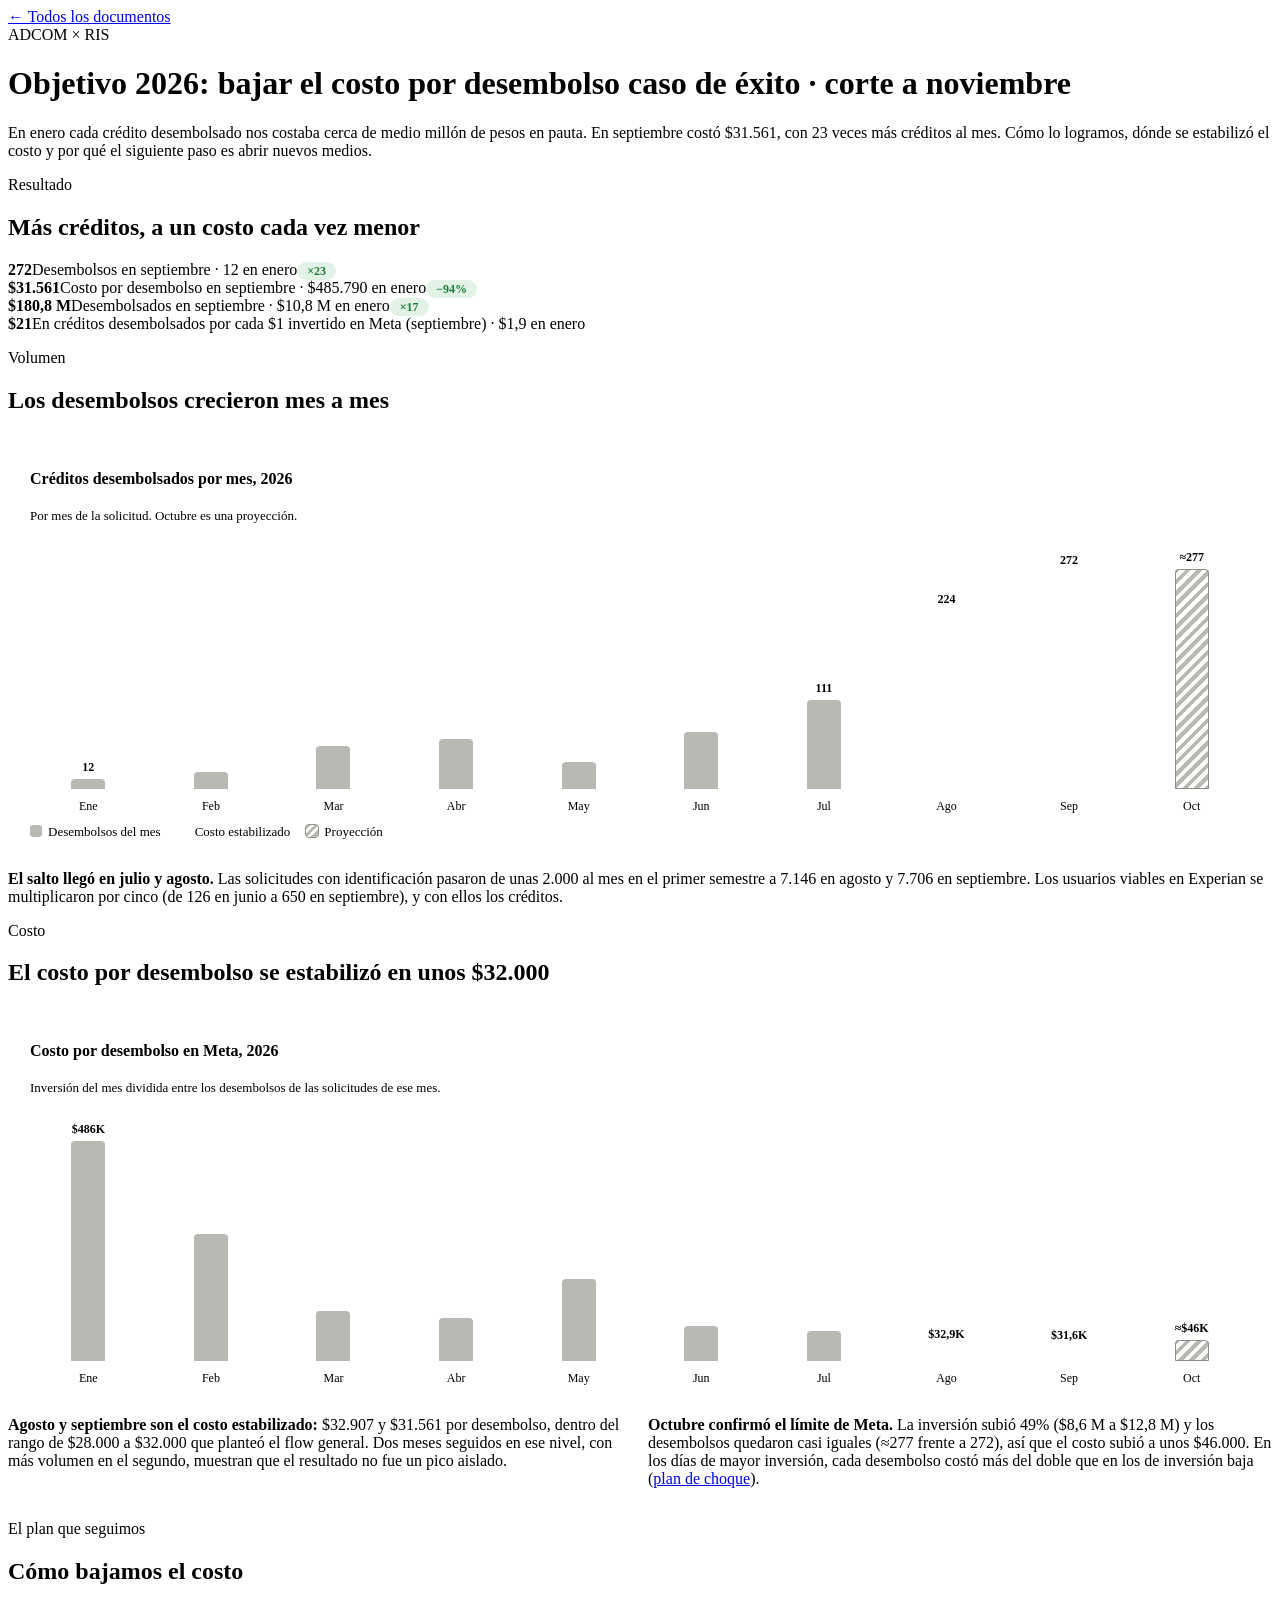
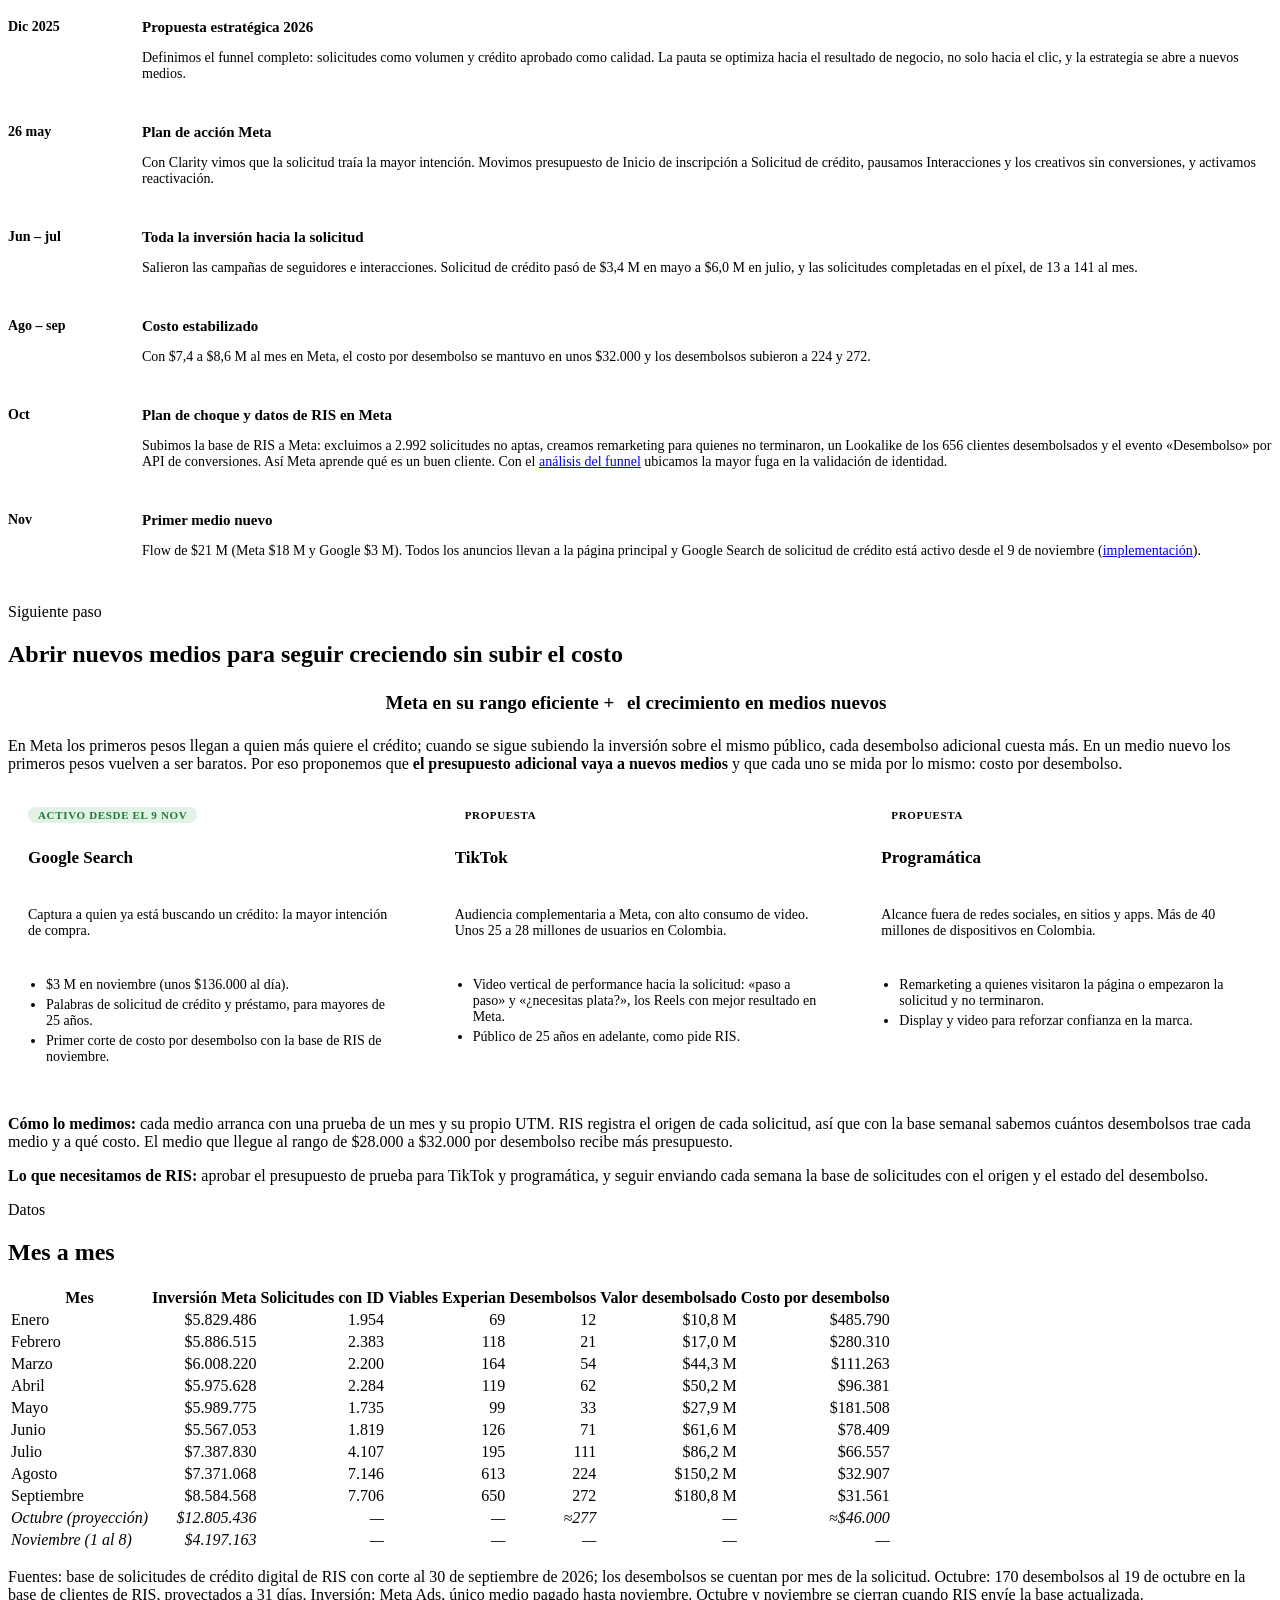
==== caso-exito-costo-desembolso-2026.html @ df451420 "Caso de éxito 2026: costo por desembolso con corte a noviembre y nuevos medios Co-Authored-By: Claud" ====
<!doctype html>
<html lang="es">
<head>
<meta charset="utf-8">
<meta name="viewport" content="width=device-width, initial-scale=1">
<meta name="robots" content="noindex, nofollow">
<title>RIS · Caso de éxito 2026</title>
<meta name="description" content="Objetivo 2026 de RIS: bajar el costo por desembolso. De 12 a 272 desembolsos al mes y de $485.790 a $31.561 por desembolso, cómo lo logramos y por qué el siguiente paso es abrir nuevos medios. Corte a noviembre de 2026.">
<link rel="preconnect" href="https://fonts.googleapis.com">
<link rel="stylesheet" href="https://fonts.googleapis.com/css2?family=Poppins:wght@400;500;600;700&display=swap">
<link rel="stylesheet" href="assets/css/ris-reportes.css">
<style>
  .kpi .st { font-size: 12px; font-weight: 600; justify-self: start; border-radius: 99px; padding: 2px 10px; background: #E3F2E6; color: #1E7B34; }
  .kpi .st.warn { background: var(--accent-soft); color: #8A6A00; }
  .chart { background: var(--card); border: 1px solid var(--line); border-radius: 16px; padding: 20px 22px 14px; display: grid; gap: 10px; }
  .chart h3 { font-size: 16px; }
  .chart .sub { font-size: 13px; color: var(--muted); margin-top: -6px; }
  .cols { display: grid; grid-template-columns: repeat(10, 1fr); gap: 6px; align-items: end; height: 220px; padding-top: 22px; border-bottom: 1px solid var(--line); position: relative; }
  .col { position: relative; height: 100%; display: flex; align-items: flex-end; justify-content: center; cursor: default; }
  .col .b { width: min(100%, 34px); background: #B9B9B3; border-radius: 4px 4px 0 0; min-height: 2px; }
  .col.hi .b { background: var(--ink); }
  .col.proj .b { background: repeating-linear-gradient(135deg, #B9B9B3 0 4px, transparent 4px 8px); outline: 1.5px solid #8E8E88; outline-offset: -1.5px; }
  .col .v { position: absolute; left: 50%; transform: translateX(-50%); font-size: 12px; font-weight: 600; white-space: nowrap; font-variant-numeric: tabular-nums; }
  .col .tip { display: none; position: absolute; bottom: calc(100% + 6px); left: 50%; transform: translateX(-50%); background: var(--ink); color: #fff; font-size: 12px; line-height: 1.4; padding: 6px 9px; border-radius: 8px; white-space: nowrap; z-index: 2; pointer-events: none; }
  .col:hover .tip, .col:focus .tip { display: block; }
  .col:hover .b, .col:focus .b { filter: brightness(.85); }
  .col:focus { outline: none; }
  .xl { display: grid; grid-template-columns: repeat(10, 1fr); gap: 6px; font-size: 12px; color: var(--muted); text-align: center; }
  .legend { display: flex; flex-wrap: wrap; gap: 16px; font-size: 13px; color: var(--muted); }
  .legend i { display: inline-block; width: 12px; height: 12px; border-radius: 3px; margin-right: 6px; vertical-align: -1px; }
  .two { display: grid; grid-template-columns: repeat(auto-fit, minmax(min(100%, 440px), 1fr)); gap: 16px; }
  .timeline { list-style: none; padding: 0; display: grid; }
  .timeline li { display: grid; grid-template-columns: 120px 1fr; gap: 14px; padding: 14px 0; border-top: 1px solid var(--line); font-size: 14px; }
  .timeline li:first-child { border-top: 0; }
  .timeline .d { font-weight: 600; }
  .timeline b.t { display: block; font-size: 15px; margin-bottom: 2px; }
  .timeline p { color: var(--muted); }
  .medios { display: grid; grid-template-columns: repeat(auto-fit, minmax(min(100%, 260px), 1fr)); gap: 16px; }
  .medio { background: var(--card); border: 1px solid var(--line); border-top: 4px solid var(--accent); border-radius: 16px; padding: 18px 20px; display: grid; gap: 8px; align-content: start; }
  .medio h3 { font-size: 17px; }
  .medio p, .medio li { font-size: 14px; color: var(--muted); }
  .medio ul { padding-left: 18px; display: grid; gap: 4px; }
  .estado { justify-self: start; font-size: 11px; font-weight: 600; letter-spacing: .06em; text-transform: uppercase; border-radius: 99px; padding: 2px 10px; background: var(--panel); color: var(--muted); border: 1px solid var(--line); }
  .estado.on { background: #E3F2E6; color: #1E7B34; border-color: #CDE6D2; }
  .eq { font-size: clamp(16px, 2.2vw, 19px); font-weight: 600; text-align: center; padding: 4px 0; }
  .eq b { background: var(--accent-soft); border-radius: 8px; padding: 2px 8px; }
  td.n, th.n { text-align: right; font-variant-numeric: tabular-nums; }
  tr.hi td { background: var(--accent-soft); }
  tr.proj td { color: var(--muted); font-style: italic; }
  @media (max-width: 600px) {
    .cols, .xl { gap: 3px; }
    .col .v { font-size: 10px; }
    .xl { font-size: 10px; }
    .timeline li { grid-template-columns: 1fr; gap: 2px; }
  }
</style>
</head>
<body>
<div class="wrap">

<header class="top">
  <a class="back" href="index.html">← Todos los documentos</a>
  <div class="brand"><i></i>ADCOM <span class="sep">×</span> RIS</div>
  <h1>Objetivo 2026: bajar el costo por desembolso <span>caso de éxito · corte a noviembre</span></h1>
  <p>En enero cada crédito desembolsado nos costaba cerca de medio millón de pesos en pauta. En septiembre costó $31.561, con 23 veces más créditos al mes. Cómo lo logramos, dónde se estabilizó el costo y por qué el siguiente paso es abrir nuevos medios.</p>
</header>

<section class="section">
  <div class="section-head">
    <p class="eyebrow">Resultado</p>
    <h2>Más créditos, a un costo cada vez menor</h2>
  </div>
  <div class="kpis">
    <div class="kpi"><b>272</b><span>Desembolsos en septiembre · 12 en enero</span><span class="st">×23</span></div>
    <div class="kpi"><b>$31.561</b><span>Costo por desembolso en septiembre · $485.790 en enero</span><span class="st">−94%</span></div>
    <div class="kpi"><b>$180,8 M</b><span>Desembolsados en septiembre · $10,8 M en enero</span><span class="st">×17</span></div>
    <div class="kpi"><b>$21</b><span>En créditos desembolsados por cada $1 invertido en Meta (septiembre) · $1,9 en enero</span></div>
  </div>
</section>

<section class="section">
  <div class="section-head">
    <p class="eyebrow">Volumen</p>
    <h2>Los desembolsos crecieron mes a mes</h2>
  </div>
  <div class="chart" role="img" aria-label="Desembolsos por mes en 2026: enero 12, febrero 21, marzo 54, abril 62, mayo 33, junio 71, julio 111, agosto 224, septiembre 272, octubre unos 277 proyectados">
    <h3>Créditos desembolsados por mes, 2026</h3>
    <p class="sub">Por mes de la solicitud. Octubre es una proyección.</p>
    <div class="cols">
      <div class="col" tabindex="0"><div class="b" style="height:4.3%"></div><span class="v" style="bottom:calc(4.3% + 4px)">12</span><span class="tip">Enero: 12 desembolsos · $10,8 M</span></div>
      <div class="col" tabindex="0"><div class="b" style="height:7.6%"></div><span class="tip">Febrero: 21 desembolsos · $17,0 M</span></div>
      <div class="col" tabindex="0"><div class="b" style="height:19.5%"></div><span class="tip">Marzo: 54 desembolsos · $44,3 M</span></div>
      <div class="col" tabindex="0"><div class="b" style="height:22.4%"></div><span class="tip">Abril: 62 desembolsos · $50,2 M</span></div>
      <div class="col" tabindex="0"><div class="b" style="height:11.9%"></div><span class="tip">Mayo: 33 desembolsos · $27,9 M</span></div>
      <div class="col" tabindex="0"><div class="b" style="height:25.6%"></div><span class="tip">Junio: 71 desembolsos · $61,6 M</span></div>
      <div class="col" tabindex="0"><div class="b" style="height:40.1%"></div><span class="v" style="bottom:calc(40.1% + 4px)">111</span><span class="tip">Julio: 111 desembolsos · $86,2 M</span></div>
      <div class="col hi" tabindex="0"><div class="b" style="height:80.9%"></div><span class="v" style="bottom:calc(80.9% + 4px)">224</span><span class="tip">Agosto: 224 desembolsos · $150,2 M</span></div>
      <div class="col hi" tabindex="0"><div class="b" style="height:98.2%"></div><span class="v" style="bottom:calc(98.2% + 4px)">272</span><span class="tip">Septiembre: 272 desembolsos · $180,8 M</span></div>
      <div class="col proj" tabindex="0"><div class="b" style="height:100%"></div><span class="v" style="bottom:calc(100% + 4px)">≈277</span><span class="tip">Octubre: ≈277 proyectados (170 al 19 de oct)</span></div>
    </div>
    <div class="xl"><span>Ene</span><span>Feb</span><span>Mar</span><span>Abr</span><span>May</span><span>Jun</span><span>Jul</span><span>Ago</span><span>Sep</span><span>Oct</span></div>
    <div class="legend"><span><i style="background:#B9B9B3"></i>Desembolsos del mes</span><span><i style="background:var(--ink)"></i>Costo estabilizado</span><span><i style="background:repeating-linear-gradient(135deg,#B9B9B3 0 3px,transparent 3px 6px);outline:1px solid #8E8E88"></i>Proyección</span></div>
  </div>
  <div class="panel">
    <p><b>El salto llegó en julio y agosto.</b> Las solicitudes con identificación pasaron de unas 2.000 al mes en el primer semestre a 7.146 en agosto y 7.706 en septiembre. Los usuarios viables en Experian se multiplicaron por cinco (de 126 en junio a 650 en septiembre), y con ellos los créditos.</p>
  </div>
</section>

<section class="section">
  <div class="section-head">
    <p class="eyebrow">Costo</p>
    <h2>El costo por desembolso se estabilizó en unos $32.000</h2>
  </div>
  <div class="chart" role="img" aria-label="Costo por desembolso por mes en 2026: enero 485.790, febrero 280.310, marzo 111.263, abril 96.381, mayo 181.508, junio 78.409, julio 66.557, agosto 32.907, septiembre 31.561, octubre unos 46.000 proyectados">
    <h3>Costo por desembolso en Meta, 2026</h3>
    <p class="sub">Inversión del mes dividida entre los desembolsos de las solicitudes de ese mes.</p>
    <div class="cols">
      <div class="col" tabindex="0"><div class="b" style="height:100%"></div><span class="v" style="bottom:calc(100% + 4px)">$486K</span><span class="tip">Enero: $485.790 · $5,8 M invertidos</span></div>
      <div class="col" tabindex="0"><div class="b" style="height:57.7%"></div><span class="tip">Febrero: $280.310 · $5,9 M invertidos</span></div>
      <div class="col" tabindex="0"><div class="b" style="height:22.9%"></div><span class="tip">Marzo: $111.263 · $6,0 M invertidos</span></div>
      <div class="col" tabindex="0"><div class="b" style="height:19.8%"></div><span class="tip">Abril: $96.381 · $6,0 M invertidos</span></div>
      <div class="col" tabindex="0"><div class="b" style="height:37.4%"></div><span class="tip">Mayo: $181.508 · $6,0 M invertidos</span></div>
      <div class="col" tabindex="0"><div class="b" style="height:16.1%"></div><span class="tip">Junio: $78.409 · $5,6 M invertidos</span></div>
      <div class="col" tabindex="0"><div class="b" style="height:13.7%"></div><span class="tip">Julio: $66.557 · $7,4 M invertidos</span></div>
      <div class="col hi" tabindex="0"><div class="b" style="height:6.8%"></div><span class="v" style="bottom:calc(6.8% + 4px)">$32,9K</span><span class="tip">Agosto: $32.907 · $7,4 M invertidos</span></div>
      <div class="col hi" tabindex="0"><div class="b" style="height:6.5%"></div><span class="v" style="bottom:calc(6.5% + 4px)">$31,6K</span><span class="tip">Septiembre: $31.561 · $8,6 M invertidos</span></div>
      <div class="col proj" tabindex="0"><div class="b" style="height:9.5%"></div><span class="v" style="bottom:calc(9.5% + 4px)">≈$46K</span><span class="tip">Octubre: ≈$46.000 proyectado · $12,8 M invertidos</span></div>
    </div>
    <div class="xl"><span>Ene</span><span>Feb</span><span>Mar</span><span>Abr</span><span>May</span><span>Jun</span><span>Jul</span><span>Ago</span><span>Sep</span><span>Oct</span></div>
  </div>
  <div class="two">
    <div class="panel">
      <p><b>Agosto y septiembre son el costo estabilizado:</b> $32.907 y $31.561 por desembolso, dentro del rango de $28.000 a $32.000 que planteó el flow general. Dos meses seguidos en ese nivel, con más volumen en el segundo, muestran que el resultado no fue un pico aislado.</p>
    </div>
    <div class="panel">
      <p><b>Octubre confirmó el límite de Meta.</b> La inversión subió 49% ($8,6 M a $12,8 M) y los desembolsos quedaron casi iguales (≈277 frente a 272), así que el costo subió a unos $46.000. En los días de mayor inversión, cada desembolso costó más del doble que en los de inversión baja (<a href="plan-de-choque.html">plan de choque</a>).</p>
    </div>
  </div>
</section>

<section class="section">
  <div class="section-head">
    <p class="eyebrow">El plan que seguimos</p>
    <h2>Cómo bajamos el costo</h2>
  </div>
  <div class="panel">
    <ol class="timeline">
      <li><span class="d">Dic 2025</span><div><b class="t">Propuesta estratégica 2026</b><p>Definimos el funnel completo: solicitudes como volumen y crédito aprobado como calidad. La pauta se optimiza hacia el resultado de negocio, no solo hacia el clic, y la estrategia se abre a nuevos medios.</p></div></li>
      <li><span class="d">26 may</span><div><b class="t">Plan de acción Meta</b><p>Con Clarity vimos que la solicitud traía la mayor intención. Movimos presupuesto de Inicio de inscripción a Solicitud de crédito, pausamos Interacciones y los creativos sin conversiones, y activamos reactivación.</p></div></li>
      <li><span class="d">Jun – jul</span><div><b class="t">Toda la inversión hacia la solicitud</b><p>Salieron las campañas de seguidores e interacciones. Solicitud de crédito pasó de $3,4 M en mayo a $6,0 M en julio, y las solicitudes completadas en el píxel, de 13 a 141 al mes.</p></div></li>
      <li><span class="d">Ago – sep</span><div><b class="t">Costo estabilizado</b><p>Con $7,4 a $8,6 M al mes en Meta, el costo por desembolso se mantuvo en unos $32.000 y los desembolsos subieron a 224 y 272.</p></div></li>
      <li><span class="d">Oct</span><div><b class="t">Plan de choque y datos de RIS en Meta</b><p>Subimos la base de RIS a Meta: excluimos a 2.992 solicitudes no aptas, creamos remarketing para quienes no terminaron, un Lookalike de los 656 clientes desembolsados y el evento «Desembolso» por API de conversiones. Así Meta aprende qué es un buen cliente. Con el <a href="funnel-desembolsos.html">análisis del funnel</a> ubicamos la mayor fuga en la validación de identidad.</p></div></li>
      <li><span class="d">Nov</span><div><b class="t">Primer medio nuevo</b><p>Flow de $21 M (Meta $18 M y Google $3 M). Todos los anuncios llevan a la página principal y Google Search de solicitud de crédito está activo desde el 9 de noviembre (<a href="implementacion-google-search-2026-11-06.html">implementación</a>).</p></div></li>
    </ol>
  </div>
</section>

<section class="section" id="nuevos-medios">
  <div class="section-head">
    <p class="eyebrow">Siguiente paso</p>
    <h2>Abrir nuevos medios para seguir creciendo sin subir el costo</h2>
  </div>
  <div class="panel">
    <p class="eq">Meta en su rango eficiente + <b>el crecimiento en medios nuevos</b></p>
    <p>En Meta los primeros pesos llegan a quien más quiere el crédito; cuando se sigue subiendo la inversión sobre el mismo público, cada desembolso adicional cuesta más. En un medio nuevo los primeros pesos vuelven a ser baratos. Por eso proponemos que <b>el presupuesto adicional vaya a nuevos medios</b> y que cada uno se mida por lo mismo: costo por desembolso.</p>
  </div>
  <div class="medios">
    <div class="medio">
      <span class="estado on">Activo desde el 9 nov</span>
      <h3>Google Search</h3>
      <p>Captura a quien ya está buscando un crédito: la mayor intención de compra.</p>
      <ul>
        <li>$3 M en noviembre (unos $136.000 al día).</li>
        <li>Palabras de solicitud de crédito y préstamo, para mayores de 25 años.</li>
        <li>Primer corte de costo por desembolso con la base de RIS de noviembre.</li>
      </ul>
    </div>
    <div class="medio">
      <span class="estado">Propuesta</span>
      <h3>TikTok</h3>
      <p>Audiencia complementaria a Meta, con alto consumo de video. Unos 25 a 28 millones de usuarios en Colombia.</p>
      <ul>
        <li>Video vertical de performance hacia la solicitud: «paso a paso» y «¿necesitas plata?», los Reels con mejor resultado en Meta.</li>
        <li>Público de 25 años en adelante, como pide RIS.</li>
      </ul>
    </div>
    <div class="medio">
      <span class="estado">Propuesta</span>
      <h3>Programática</h3>
      <p>Alcance fuera de redes sociales, en sitios y apps. Más de 40 millones de dispositivos en Colombia.</p>
      <ul>
        <li>Remarketing a quienes visitaron la página o empezaron la solicitud y no terminaron.</li>
        <li>Display y video para reforzar confianza en la marca.</li>
      </ul>
    </div>
  </div>
  <div class="panel">
    <p><b>Cómo lo medimos:</b> cada medio arranca con una prueba de un mes y su propio UTM. RIS registra el origen de cada solicitud, así que con la base semanal sabemos cuántos desembolsos trae cada medio y a qué costo. El medio que llegue al rango de $28.000 a $32.000 por desembolso recibe más presupuesto.</p>
    <p><b>Lo que necesitamos de RIS:</b> aprobar el presupuesto de prueba para TikTok y programática, y seguir enviando cada semana la base de solicitudes con el origen y el estado del desembolso.</p>
  </div>
</section>

<section class="section">
  <div class="section-head">
    <p class="eyebrow">Datos</p>
    <h2>Mes a mes</h2>
  </div>
  <div class="table-wrap">
    <table>
      <thead><tr><th>Mes</th><th class="n">Inversión Meta</th><th class="n">Solicitudes con ID</th><th class="n">Viables Experian</th><th class="n">Desembolsos</th><th class="n">Valor desembolsado</th><th class="n">Costo por desembolso</th></tr></thead>
      <tbody>
        <tr><td>Enero</td><td class="n">$5.829.486</td><td class="n">1.954</td><td class="n">69</td><td class="n">12</td><td class="n">$10,8 M</td><td class="n">$485.790</td></tr>
        <tr><td>Febrero</td><td class="n">$5.886.515</td><td class="n">2.383</td><td class="n">118</td><td class="n">21</td><td class="n">$17,0 M</td><td class="n">$280.310</td></tr>
        <tr><td>Marzo</td><td class="n">$6.008.220</td><td class="n">2.200</td><td class="n">164</td><td class="n">54</td><td class="n">$44,3 M</td><td class="n">$111.263</td></tr>
        <tr><td>Abril</td><td class="n">$5.975.628</td><td class="n">2.284</td><td class="n">119</td><td class="n">62</td><td class="n">$50,2 M</td><td class="n">$96.381</td></tr>
        <tr><td>Mayo</td><td class="n">$5.989.775</td><td class="n">1.735</td><td class="n">99</td><td class="n">33</td><td class="n">$27,9 M</td><td class="n">$181.508</td></tr>
        <tr><td>Junio</td><td class="n">$5.567.053</td><td class="n">1.819</td><td class="n">126</td><td class="n">71</td><td class="n">$61,6 M</td><td class="n">$78.409</td></tr>
        <tr><td>Julio</td><td class="n">$7.387.830</td><td class="n">4.107</td><td class="n">195</td><td class="n">111</td><td class="n">$86,2 M</td><td class="n">$66.557</td></tr>
        <tr class="hi"><td>Agosto</td><td class="n">$7.371.068</td><td class="n">7.146</td><td class="n">613</td><td class="n">224</td><td class="n">$150,2 M</td><td class="n">$32.907</td></tr>
        <tr class="hi"><td>Septiembre</td><td class="n">$8.584.568</td><td class="n">7.706</td><td class="n">650</td><td class="n">272</td><td class="n">$180,8 M</td><td class="n">$31.561</td></tr>
        <tr class="proj"><td>Octubre (proyección)</td><td class="n">$12.805.436</td><td class="n">—</td><td class="n">—</td><td class="n">≈277</td><td class="n">—</td><td class="n">≈$46.000</td></tr>
        <tr class="proj"><td>Noviembre (1 al 8)</td><td class="n">$4.197.163</td><td class="n">—</td><td class="n">—</td><td class="n">—</td><td class="n">—</td><td class="n">—</td></tr>
      </tbody>
    </table>
  </div>
  <p class="note">Fuentes: base de solicitudes de crédito digital de RIS con corte al 30 de septiembre de 2026; los desembolsos se cuentan por mes de la solicitud. Octubre: 170 desembolsos al 19 de octubre en la base de clientes de RIS, proyectados a 31 días. Inversión: Meta Ads, único medio pagado hasta noviembre. Octubre y noviembre se cierran cuando RIS envíe la base actualizada.</p>
</section>

</div>
</body>
</html>
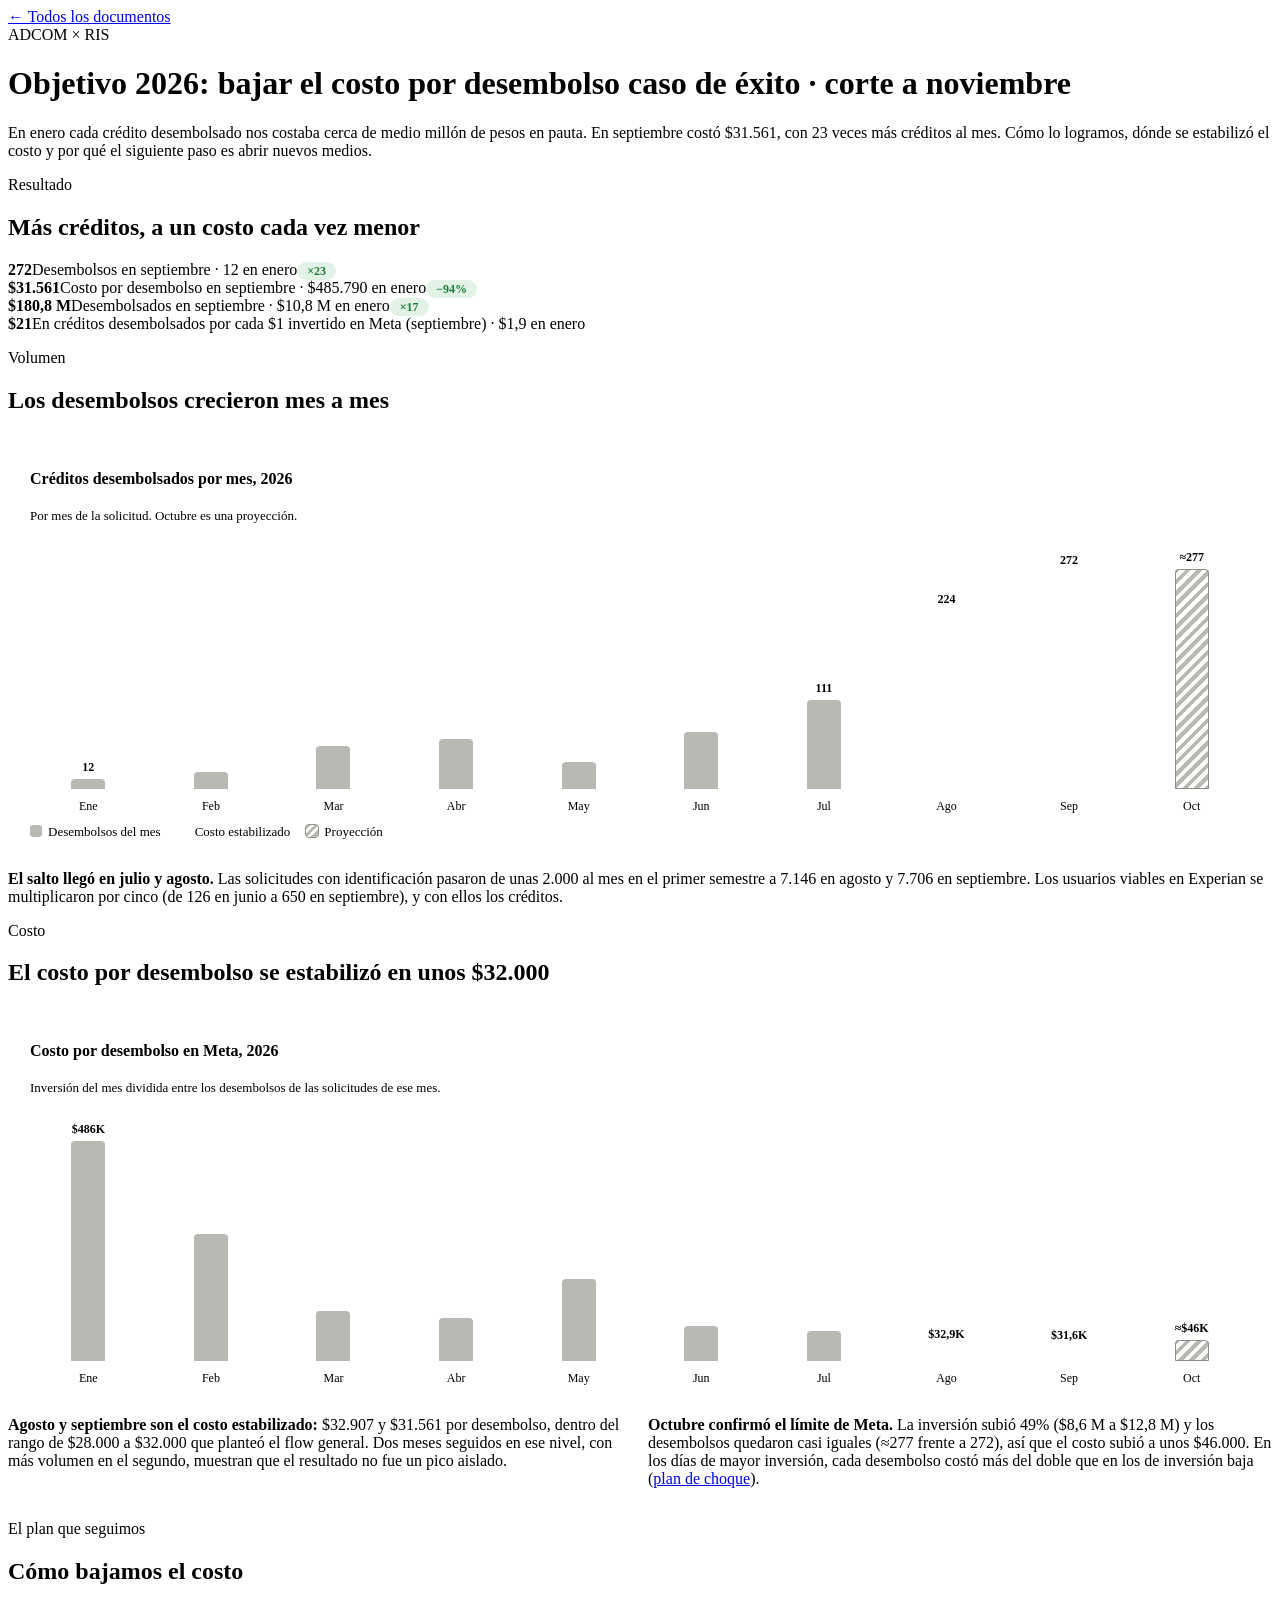
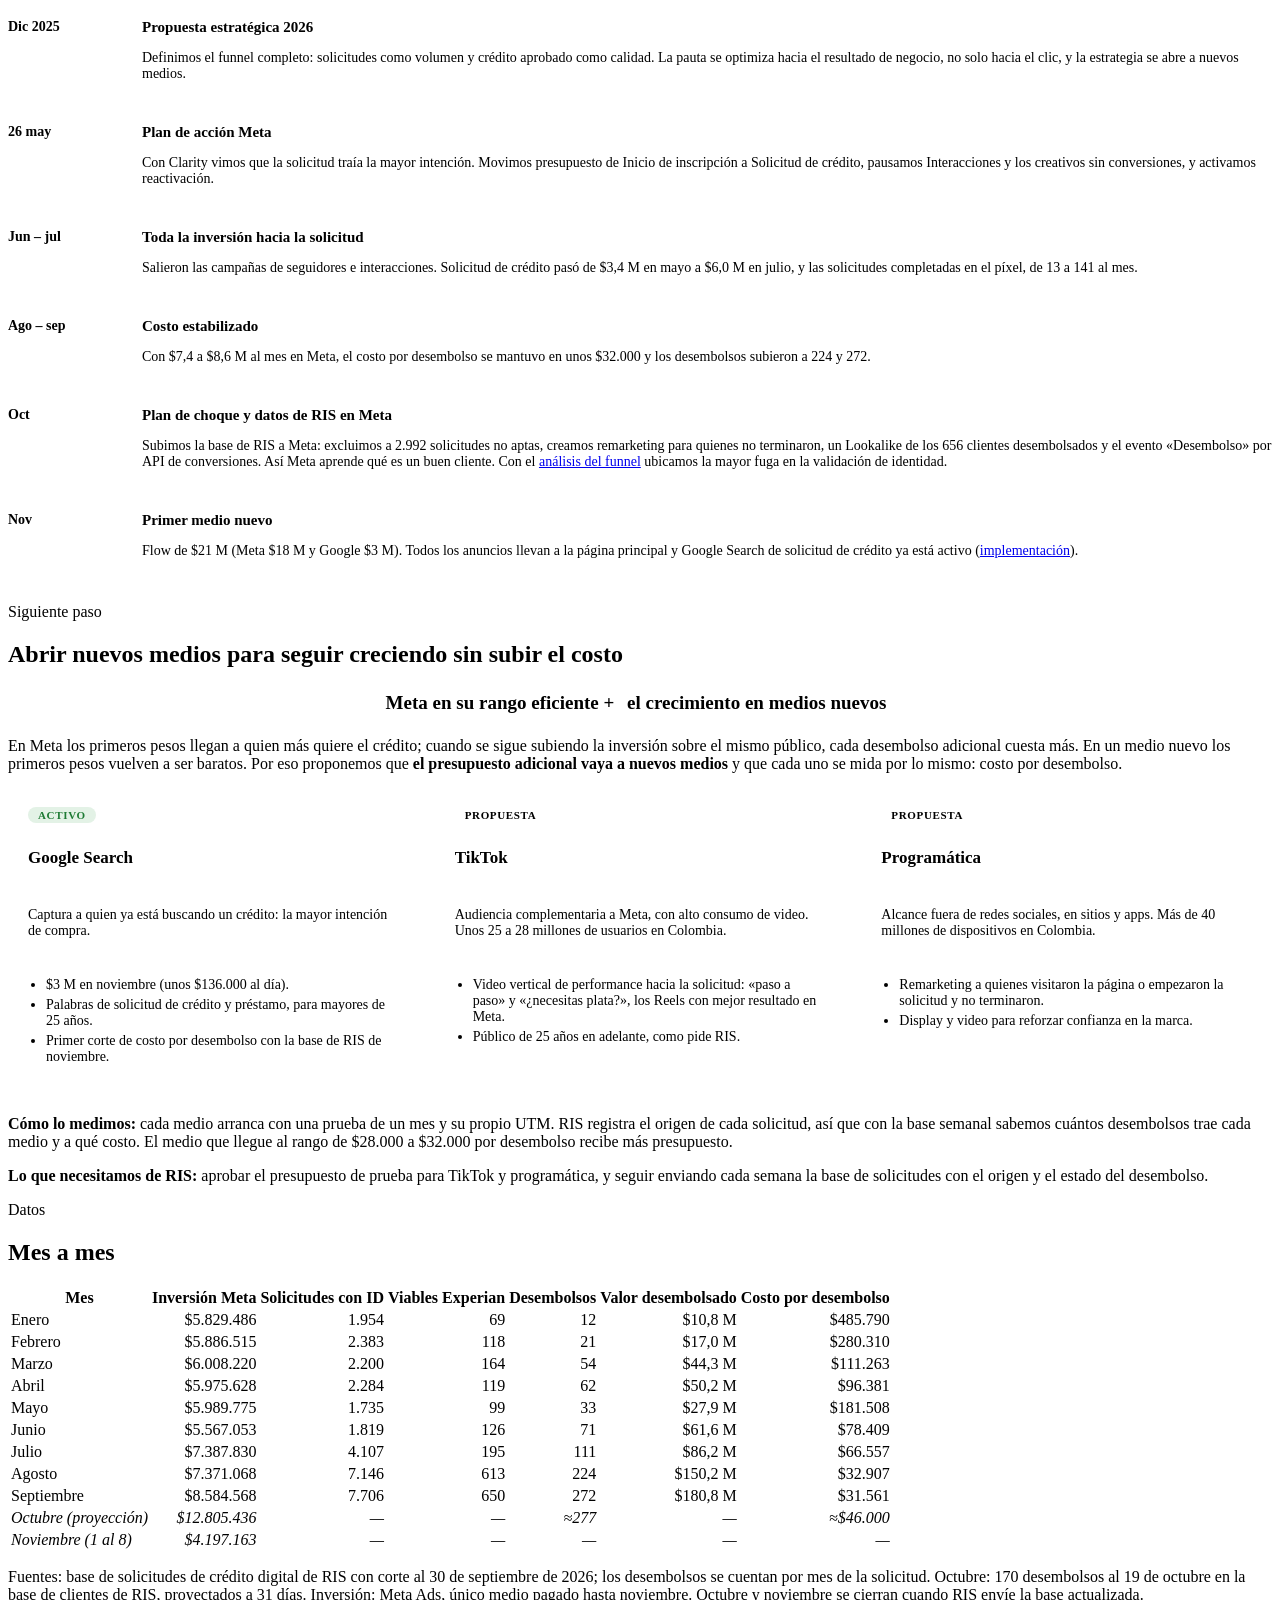
==== commit 8d21f913: "Quitar la fecha de activación de Google Search de los reportes Co-Authored-By: Claude Opus 5.5 <nore" ====
--- a/caso-exito-costo-desembolso-2026.html
+++ b/caso-exito-costo-desembolso-2026.html
@@ -150,7 +150,7 @@
       <li><span class="d">Jun – jul</span><div><b class="t">Toda la inversión hacia la solicitud</b><p>Salieron las campañas de seguidores e interacciones. Solicitud de crédito pasó de $3,4 M en mayo a $6,0 M en julio, y las solicitudes completadas en el píxel, de 13 a 141 al mes.</p></div></li>
       <li><span class="d">Ago – sep</span><div><b class="t">Costo estabilizado</b><p>Con $7,4 a $8,6 M al mes en Meta, el costo por desembolso se mantuvo en unos $32.000 y los desembolsos subieron a 224 y 272.</p></div></li>
       <li><span class="d">Oct</span><div><b class="t">Plan de choque y datos de RIS en Meta</b><p>Subimos la base de RIS a Meta: excluimos a 2.992 solicitudes no aptas, creamos remarketing para quienes no terminaron, un Lookalike de los 656 clientes desembolsados y el evento «Desembolso» por API de conversiones. Así Meta aprende qué es un buen cliente. Con el <a href="funnel-desembolsos.html">análisis del funnel</a> ubicamos la mayor fuga en la validación de identidad.</p></div></li>
-      <li><span class="d">Nov</span><div><b class="t">Primer medio nuevo</b><p>Flow de $21 M (Meta $18 M y Google $3 M). Todos los anuncios llevan a la página principal y Google Search de solicitud de crédito está activo desde el 9 de noviembre (<a href="implementacion-google-search-2026-11-06.html">implementación</a>).</p></div></li>
+      <li><span class="d">Nov</span><div><b class="t">Primer medio nuevo</b><p>Flow de $21 M (Meta $18 M y Google $3 M). Todos los anuncios llevan a la página principal y Google Search de solicitud de crédito ya está activo (<a href="implementacion-google-search-2026-11-06.html">implementación</a>).</p></div></li>
     </ol>
   </div>
 </section>
@@ -166,7 +166,7 @@
   </div>
   <div class="medios">
     <div class="medio">
-      <span class="estado on">Activo desde el 9 nov</span>
+      <span class="estado on">Activo</span>
       <h3>Google Search</h3>
       <p>Captura a quien ya está buscando un crédito: la mayor intención de compra.</p>
       <ul>
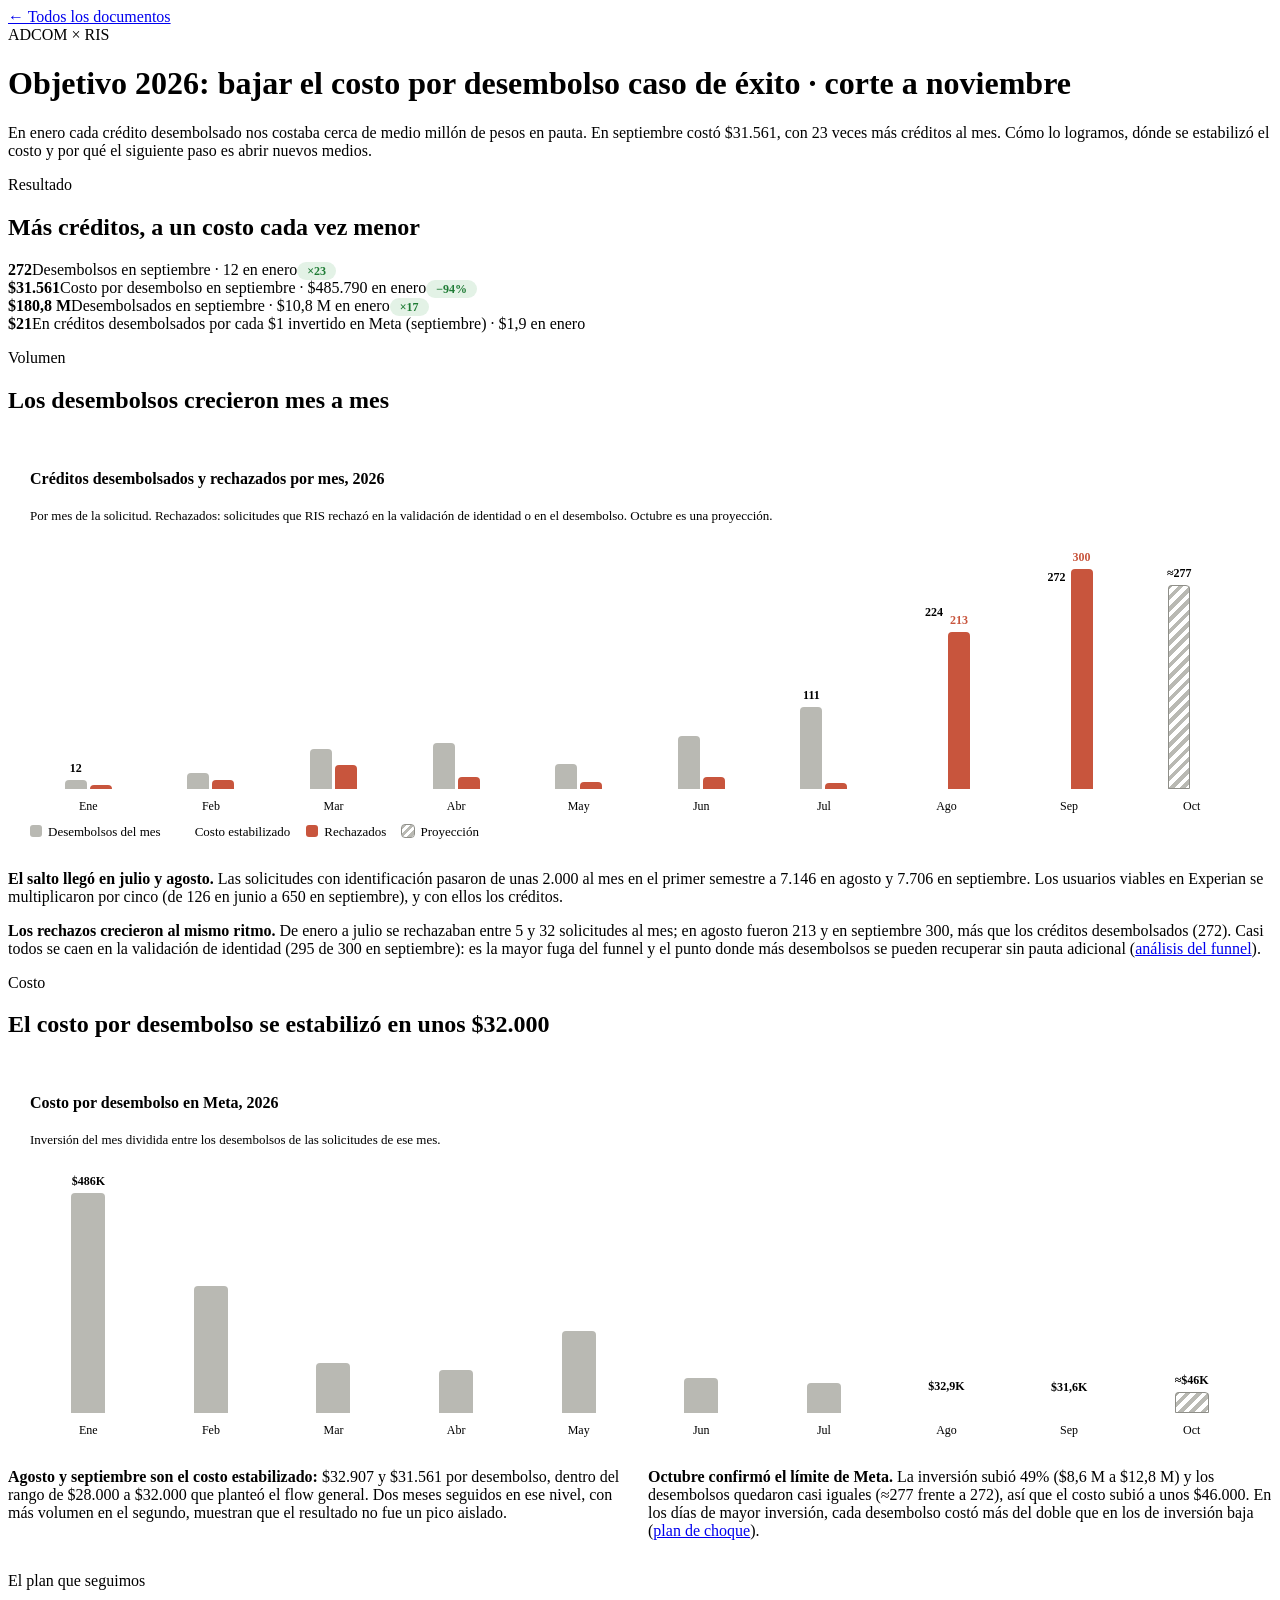
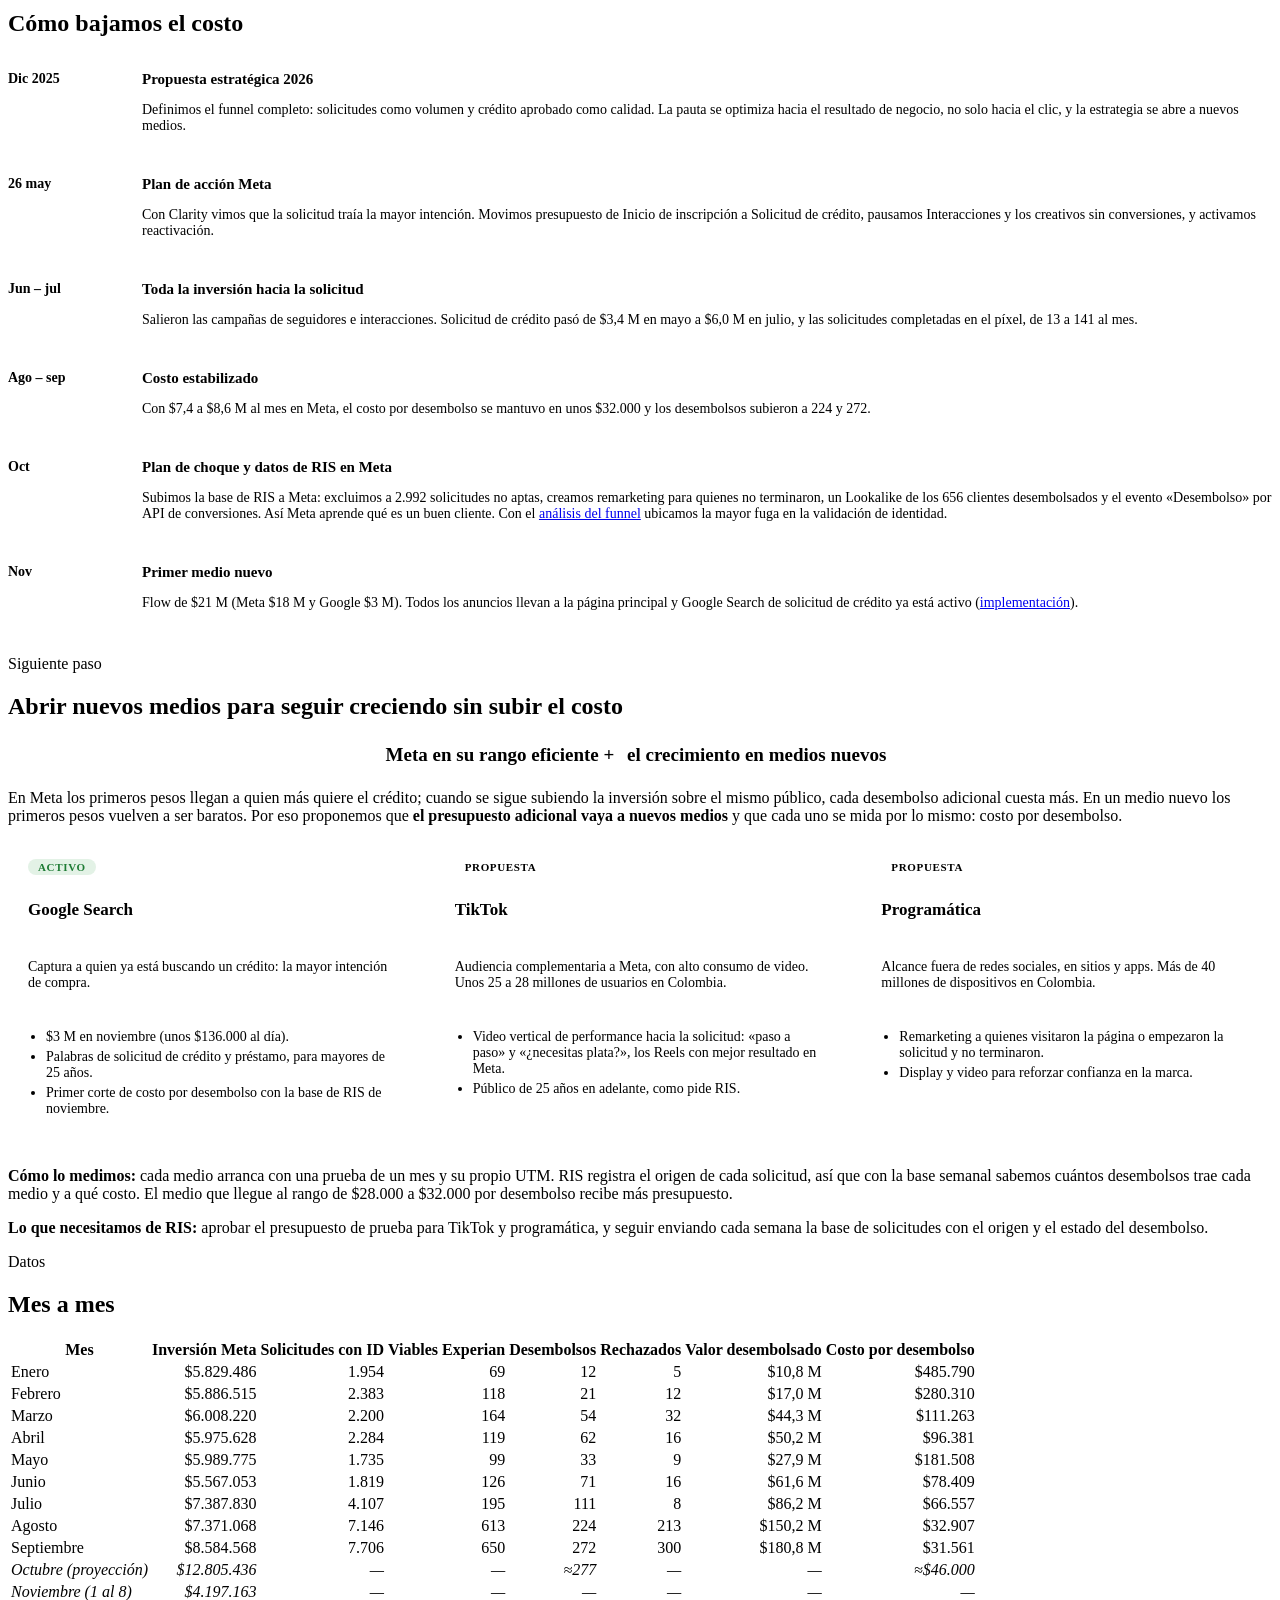
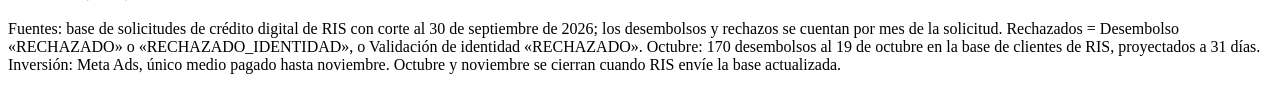
==== commit 1bbcc7aa: "caso exito" ====
--- a/caso-exito-costo-desembolso-2026.html
+++ b/caso-exito-costo-desembolso-2026.html
@@ -10,6 +10,7 @@
 <link rel="stylesheet" href="https://fonts.googleapis.com/css2?family=Poppins:wght@400;500;600;700&display=swap">
 <link rel="stylesheet" href="assets/css/ris-reportes.css">
 <style>
+  :root { --rech: #C8553D; }
   .kpi .st { font-size: 12px; font-weight: 600; justify-self: start; border-radius: 99px; padding: 2px 10px; background: #E3F2E6; color: #1E7B34; }
   .kpi .st.warn { background: var(--accent-soft); color: #8A6A00; }
   .chart { background: var(--card); border: 1px solid var(--line); border-radius: 16px; padding: 20px 22px 14px; display: grid; gap: 10px; }
@@ -25,6 +26,11 @@
   .col:hover .tip, .col:focus .tip { display: block; }
   .col:hover .b, .col:focus .b { filter: brightness(.85); }
   .col:focus { outline: none; }
+  .col.pair { gap: 3px; }
+  .col.pair .bw { position: relative; height: 100%; flex: 1; max-width: 22px; display: flex; align-items: flex-end; }
+  .col.pair .b { width: 100%; }
+  .col .b.r, .col.hi .b.r { background: var(--rech); }
+  .col .v.r { color: var(--rech); }
   .xl { display: grid; grid-template-columns: repeat(10, 1fr); gap: 6px; font-size: 12px; color: var(--muted); text-align: center; }
   .legend { display: flex; flex-wrap: wrap; gap: 16px; font-size: 13px; color: var(--muted); }
   .legend i { display: inline-block; width: 12px; height: 12px; border-radius: 3px; margin-right: 6px; vertical-align: -1px; }
@@ -83,26 +89,29 @@
     <p class="eyebrow">Volumen</p>
     <h2>Los desembolsos crecieron mes a mes</h2>
   </div>
-  <div class="chart" role="img" aria-label="Desembolsos por mes en 2026: enero 12, febrero 21, marzo 54, abril 62, mayo 33, junio 71, julio 111, agosto 224, septiembre 272, octubre unos 277 proyectados">
-    <h3>Créditos desembolsados por mes, 2026</h3>
-    <p class="sub">Por mes de la solicitud. Octubre es una proyección.</p>
+  <div class="chart" role="img" aria-label="Desembolsos y rechazados por mes en 2026. Desembolsos: enero 12, febrero 21, marzo 54, abril 62, mayo 33, junio 71, julio 111, agosto 224, septiembre 272, octubre unos 277 proyectados. Rechazados: enero 5, febrero 12, marzo 32, abril 16, mayo 9, junio 16, julio 8, agosto 213, septiembre 300.">
+    <h3>Créditos desembolsados y rechazados por mes, 2026</h3>
+    <p class="sub">Por mes de la solicitud. Rechazados: solicitudes que RIS rechazó en la validación de identidad o en el desembolso. Octubre es una proyección.</p>
     <div class="cols">
-      <div class="col" tabindex="0"><div class="b" style="height:4.3%"></div><span class="v" style="bottom:calc(4.3% + 4px)">12</span><span class="tip">Enero: 12 desembolsos · $10,8 M</span></div>
-      <div class="col" tabindex="0"><div class="b" style="height:7.6%"></div><span class="tip">Febrero: 21 desembolsos · $17,0 M</span></div>
-      <div class="col" tabindex="0"><div class="b" style="height:19.5%"></div><span class="tip">Marzo: 54 desembolsos · $44,3 M</span></div>
-      <div class="col" tabindex="0"><div class="b" style="height:22.4%"></div><span class="tip">Abril: 62 desembolsos · $50,2 M</span></div>
-      <div class="col" tabindex="0"><div class="b" style="height:11.9%"></div><span class="tip">Mayo: 33 desembolsos · $27,9 M</span></div>
-      <div class="col" tabindex="0"><div class="b" style="height:25.6%"></div><span class="tip">Junio: 71 desembolsos · $61,6 M</span></div>
-      <div class="col" tabindex="0"><div class="b" style="height:40.1%"></div><span class="v" style="bottom:calc(40.1% + 4px)">111</span><span class="tip">Julio: 111 desembolsos · $86,2 M</span></div>
-      <div class="col hi" tabindex="0"><div class="b" style="height:80.9%"></div><span class="v" style="bottom:calc(80.9% + 4px)">224</span><span class="tip">Agosto: 224 desembolsos · $150,2 M</span></div>
-      <div class="col hi" tabindex="0"><div class="b" style="height:98.2%"></div><span class="v" style="bottom:calc(98.2% + 4px)">272</span><span class="tip">Septiembre: 272 desembolsos · $180,8 M</span></div>
-      <div class="col proj" tabindex="0"><div class="b" style="height:100%"></div><span class="v" style="bottom:calc(100% + 4px)">≈277</span><span class="tip">Octubre: ≈277 proyectados (170 al 19 de oct)</span></div>
+      <div class="col pair" tabindex="0"><div class="bw"><div class="b" style="height:4.0%"></div><span class="v" style="bottom:calc(4.0% + 4px)">12</span></div><div class="bw"><div class="b r" style="height:1.7%"></div></div><span class="tip">Enero: 12 desembolsos · $10,8 M<br>5 rechazados (29% de los que llegaron al final)</span></div>
+      <div class="col pair" tabindex="0"><div class="bw"><div class="b" style="height:7.0%"></div></div><div class="bw"><div class="b r" style="height:4.0%"></div></div><span class="tip">Febrero: 21 desembolsos · $17,0 M<br>12 rechazados (36% de los que llegaron al final)</span></div>
+      <div class="col pair" tabindex="0"><div class="bw"><div class="b" style="height:18.0%"></div></div><div class="bw"><div class="b r" style="height:10.7%"></div></div><span class="tip">Marzo: 54 desembolsos · $44,3 M<br>32 rechazados (37% de los que llegaron al final)</span></div>
+      <div class="col pair" tabindex="0"><div class="bw"><div class="b" style="height:20.7%"></div></div><div class="bw"><div class="b r" style="height:5.3%"></div></div><span class="tip">Abril: 62 desembolsos · $50,2 M<br>16 rechazados (21% de los que llegaron al final)</span></div>
+      <div class="col pair" tabindex="0"><div class="bw"><div class="b" style="height:11.0%"></div></div><div class="bw"><div class="b r" style="height:3.0%"></div></div><span class="tip">Mayo: 33 desembolsos · $27,9 M<br>9 rechazados (21% de los que llegaron al final)</span></div>
+      <div class="col pair" tabindex="0"><div class="bw"><div class="b" style="height:23.7%"></div></div><div class="bw"><div class="b r" style="height:5.3%"></div></div><span class="tip">Junio: 71 desembolsos · $61,6 M<br>16 rechazados (18% de los que llegaron al final)</span></div>
+      <div class="col pair" tabindex="0"><div class="bw"><div class="b" style="height:37.0%"></div><span class="v" style="bottom:calc(37.0% + 4px)">111</span></div><div class="bw"><div class="b r" style="height:2.7%"></div></div><span class="tip">Julio: 111 desembolsos · $86,2 M<br>8 rechazados (7% de los que llegaron al final)</span></div>
+      <div class="col pair hi" tabindex="0"><div class="bw"><div class="b" style="height:74.7%"></div><span class="v" style="bottom:calc(74.7% + 4px)">224</span></div><div class="bw"><div class="b r" style="height:71.0%"></div><span class="v r" style="bottom:calc(71.0% + 4px)">213</span></div><span class="tip">Agosto: 224 desembolsos · $150,2 M<br>213 rechazados (49% de los que llegaron al final)</span></div>
+      <div class="col pair hi" tabindex="0"><div class="bw"><div class="b" style="height:90.7%"></div><span class="v" style="bottom:calc(90.7% + 4px)">272</span></div><div class="bw"><div class="b r" style="height:100.0%"></div><span class="v r" style="bottom:calc(100.0% + 4px)">300</span></div><span class="tip">Septiembre: 272 desembolsos · $180,8 M<br>300 rechazados (52% de los que llegaron al final)</span></div>
+      <div class="col pair proj" tabindex="0"><div class="bw"><div class="b" style="height:92.3%"></div><span class="v" style="bottom:calc(92.3% + 4px)">≈277</span></div><div class="bw"></div><span class="tip">Octubre: ≈277 desembolsos proyectados (170 al 19 de oct) · rechazados sin base aún</span></div>
     </div>
     <div class="xl"><span>Ene</span><span>Feb</span><span>Mar</span><span>Abr</span><span>May</span><span>Jun</span><span>Jul</span><span>Ago</span><span>Sep</span><span>Oct</span></div>
-    <div class="legend"><span><i style="background:#B9B9B3"></i>Desembolsos del mes</span><span><i style="background:var(--ink)"></i>Costo estabilizado</span><span><i style="background:repeating-linear-gradient(135deg,#B9B9B3 0 3px,transparent 3px 6px);outline:1px solid #8E8E88"></i>Proyección</span></div>
+    <div class="legend"><span><i style="background:#B9B9B3"></i>Desembolsos del mes</span><span><i style="background:var(--ink)"></i>Costo estabilizado</span><span><i style="background:var(--rech)"></i>Rechazados</span><span><i style="background:repeating-linear-gradient(135deg,#B9B9B3 0 3px,transparent 3px 6px);outline:1px solid #8E8E88"></i>Proyección</span></div>
   </div>
   <div class="panel">
     <p><b>El salto llegó en julio y agosto.</b> Las solicitudes con identificación pasaron de unas 2.000 al mes en el primer semestre a 7.146 en agosto y 7.706 en septiembre. Los usuarios viables en Experian se multiplicaron por cinco (de 126 en junio a 650 en septiembre), y con ellos los créditos.</p>
+  </div>
+  <div class="panel">
+    <p><b>Los rechazos crecieron al mismo ritmo.</b> De enero a julio se rechazaban entre 5 y 32 solicitudes al mes; en agosto fueron 213 y en septiembre 300, más que los créditos desembolsados (272). Casi todos se caen en la validación de identidad (295 de 300 en septiembre): es la mayor fuga del funnel y el punto donde más desembolsos se pueden recuperar sin pauta adicional (<a href="funnel-desembolsos.html">análisis del funnel</a>).</p>
   </div>
 </section>
 
@@ -207,23 +216,23 @@
   </div>
   <div class="table-wrap">
     <table>
-      <thead><tr><th>Mes</th><th class="n">Inversión Meta</th><th class="n">Solicitudes con ID</th><th class="n">Viables Experian</th><th class="n">Desembolsos</th><th class="n">Valor desembolsado</th><th class="n">Costo por desembolso</th></tr></thead>
+      <thead><tr><th>Mes</th><th class="n">Inversión Meta</th><th class="n">Solicitudes con ID</th><th class="n">Viables Experian</th><th class="n">Desembolsos</th><th class="n">Rechazados</th><th class="n">Valor desembolsado</th><th class="n">Costo por desembolso</th></tr></thead>
       <tbody>
-        <tr><td>Enero</td><td class="n">$5.829.486</td><td class="n">1.954</td><td class="n">69</td><td class="n">12</td><td class="n">$10,8 M</td><td class="n">$485.790</td></tr>
-        <tr><td>Febrero</td><td class="n">$5.886.515</td><td class="n">2.383</td><td class="n">118</td><td class="n">21</td><td class="n">$17,0 M</td><td class="n">$280.310</td></tr>
-        <tr><td>Marzo</td><td class="n">$6.008.220</td><td class="n">2.200</td><td class="n">164</td><td class="n">54</td><td class="n">$44,3 M</td><td class="n">$111.263</td></tr>
-        <tr><td>Abril</td><td class="n">$5.975.628</td><td class="n">2.284</td><td class="n">119</td><td class="n">62</td><td class="n">$50,2 M</td><td class="n">$96.381</td></tr>
-        <tr><td>Mayo</td><td class="n">$5.989.775</td><td class="n">1.735</td><td class="n">99</td><td class="n">33</td><td class="n">$27,9 M</td><td class="n">$181.508</td></tr>
-        <tr><td>Junio</td><td class="n">$5.567.053</td><td class="n">1.819</td><td class="n">126</td><td class="n">71</td><td class="n">$61,6 M</td><td class="n">$78.409</td></tr>
-        <tr><td>Julio</td><td class="n">$7.387.830</td><td class="n">4.107</td><td class="n">195</td><td class="n">111</td><td class="n">$86,2 M</td><td class="n">$66.557</td></tr>
-        <tr class="hi"><td>Agosto</td><td class="n">$7.371.068</td><td class="n">7.146</td><td class="n">613</td><td class="n">224</td><td class="n">$150,2 M</td><td class="n">$32.907</td></tr>
-        <tr class="hi"><td>Septiembre</td><td class="n">$8.584.568</td><td class="n">7.706</td><td class="n">650</td><td class="n">272</td><td class="n">$180,8 M</td><td class="n">$31.561</td></tr>
-        <tr class="proj"><td>Octubre (proyección)</td><td class="n">$12.805.436</td><td class="n">—</td><td class="n">—</td><td class="n">≈277</td><td class="n">—</td><td class="n">≈$46.000</td></tr>
-        <tr class="proj"><td>Noviembre (1 al 8)</td><td class="n">$4.197.163</td><td class="n">—</td><td class="n">—</td><td class="n">—</td><td class="n">—</td><td class="n">—</td></tr>
+        <tr><td>Enero</td><td class="n">$5.829.486</td><td class="n">1.954</td><td class="n">69</td><td class="n">12</td><td class="n">5</td><td class="n">$10,8 M</td><td class="n">$485.790</td></tr>
+        <tr><td>Febrero</td><td class="n">$5.886.515</td><td class="n">2.383</td><td class="n">118</td><td class="n">21</td><td class="n">12</td><td class="n">$17,0 M</td><td class="n">$280.310</td></tr>
+        <tr><td>Marzo</td><td class="n">$6.008.220</td><td class="n">2.200</td><td class="n">164</td><td class="n">54</td><td class="n">32</td><td class="n">$44,3 M</td><td class="n">$111.263</td></tr>
+        <tr><td>Abril</td><td class="n">$5.975.628</td><td class="n">2.284</td><td class="n">119</td><td class="n">62</td><td class="n">16</td><td class="n">$50,2 M</td><td class="n">$96.381</td></tr>
+        <tr><td>Mayo</td><td class="n">$5.989.775</td><td class="n">1.735</td><td class="n">99</td><td class="n">33</td><td class="n">9</td><td class="n">$27,9 M</td><td class="n">$181.508</td></tr>
+        <tr><td>Junio</td><td class="n">$5.567.053</td><td class="n">1.819</td><td class="n">126</td><td class="n">71</td><td class="n">16</td><td class="n">$61,6 M</td><td class="n">$78.409</td></tr>
+        <tr><td>Julio</td><td class="n">$7.387.830</td><td class="n">4.107</td><td class="n">195</td><td class="n">111</td><td class="n">8</td><td class="n">$86,2 M</td><td class="n">$66.557</td></tr>
+        <tr class="hi"><td>Agosto</td><td class="n">$7.371.068</td><td class="n">7.146</td><td class="n">613</td><td class="n">224</td><td class="n">213</td><td class="n">$150,2 M</td><td class="n">$32.907</td></tr>
+        <tr class="hi"><td>Septiembre</td><td class="n">$8.584.568</td><td class="n">7.706</td><td class="n">650</td><td class="n">272</td><td class="n">300</td><td class="n">$180,8 M</td><td class="n">$31.561</td></tr>
+        <tr class="proj"><td>Octubre (proyección)</td><td class="n">$12.805.436</td><td class="n">—</td><td class="n">—</td><td class="n">≈277</td><td class="n">—</td><td class="n">—</td><td class="n">≈$46.000</td></tr>
+        <tr class="proj"><td>Noviembre (1 al 8)</td><td class="n">$4.197.163</td><td class="n">—</td><td class="n">—</td><td class="n">—</td><td class="n">—</td><td class="n">—</td><td class="n">—</td></tr>
       </tbody>
     </table>
   </div>
-  <p class="note">Fuentes: base de solicitudes de crédito digital de RIS con corte al 30 de septiembre de 2026; los desembolsos se cuentan por mes de la solicitud. Octubre: 170 desembolsos al 19 de octubre en la base de clientes de RIS, proyectados a 31 días. Inversión: Meta Ads, único medio pagado hasta noviembre. Octubre y noviembre se cierran cuando RIS envíe la base actualizada.</p>
+  <p class="note">Fuentes: base de solicitudes de crédito digital de RIS con corte al 30 de septiembre de 2026; los desembolsos y rechazos se cuentan por mes de la solicitud. Rechazados = Desembolso «RECHAZADO» o «RECHAZADO_IDENTIDAD», o Validación de identidad «RECHAZADO». Octubre: 170 desembolsos al 19 de octubre en la base de clientes de RIS, proyectados a 31 días. Inversión: Meta Ads, único medio pagado hasta noviembre. Octubre y noviembre se cierran cuando RIS envíe la base actualizada.</p>
 </section>
 
 </div>
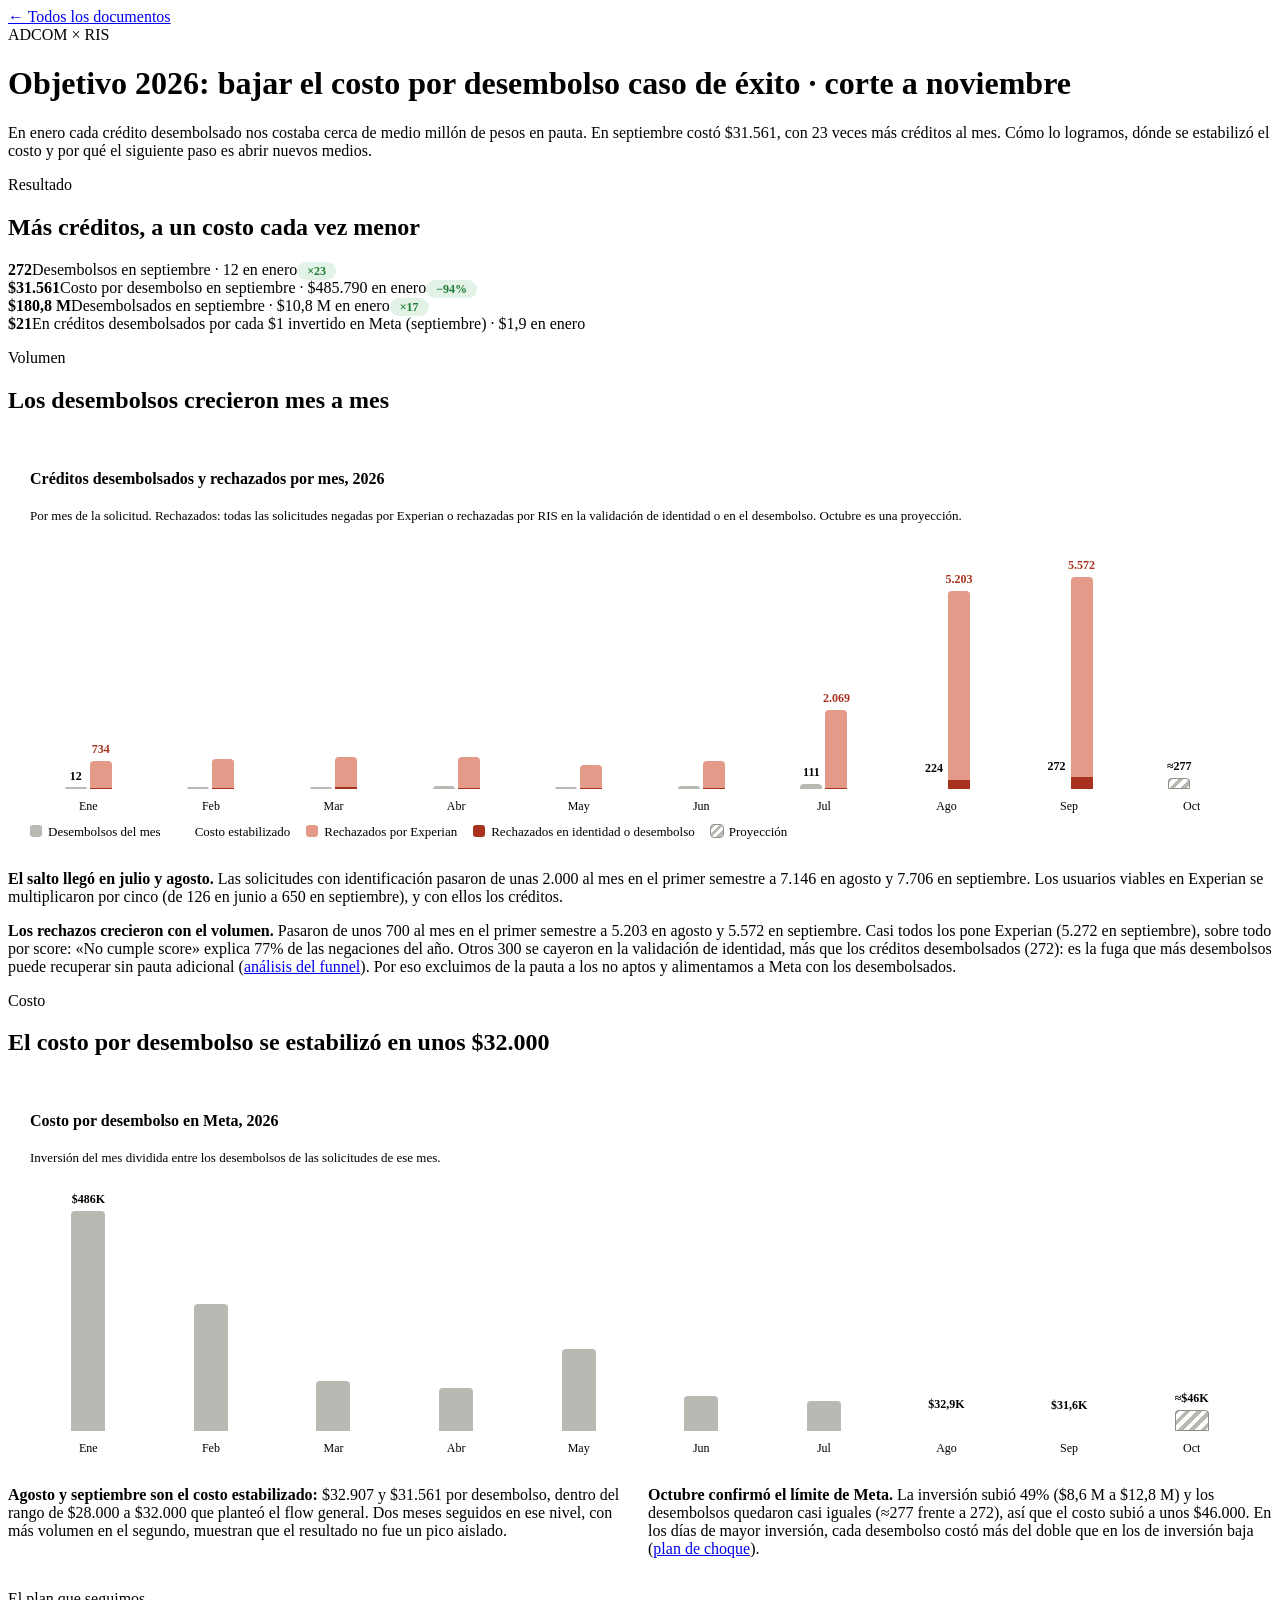
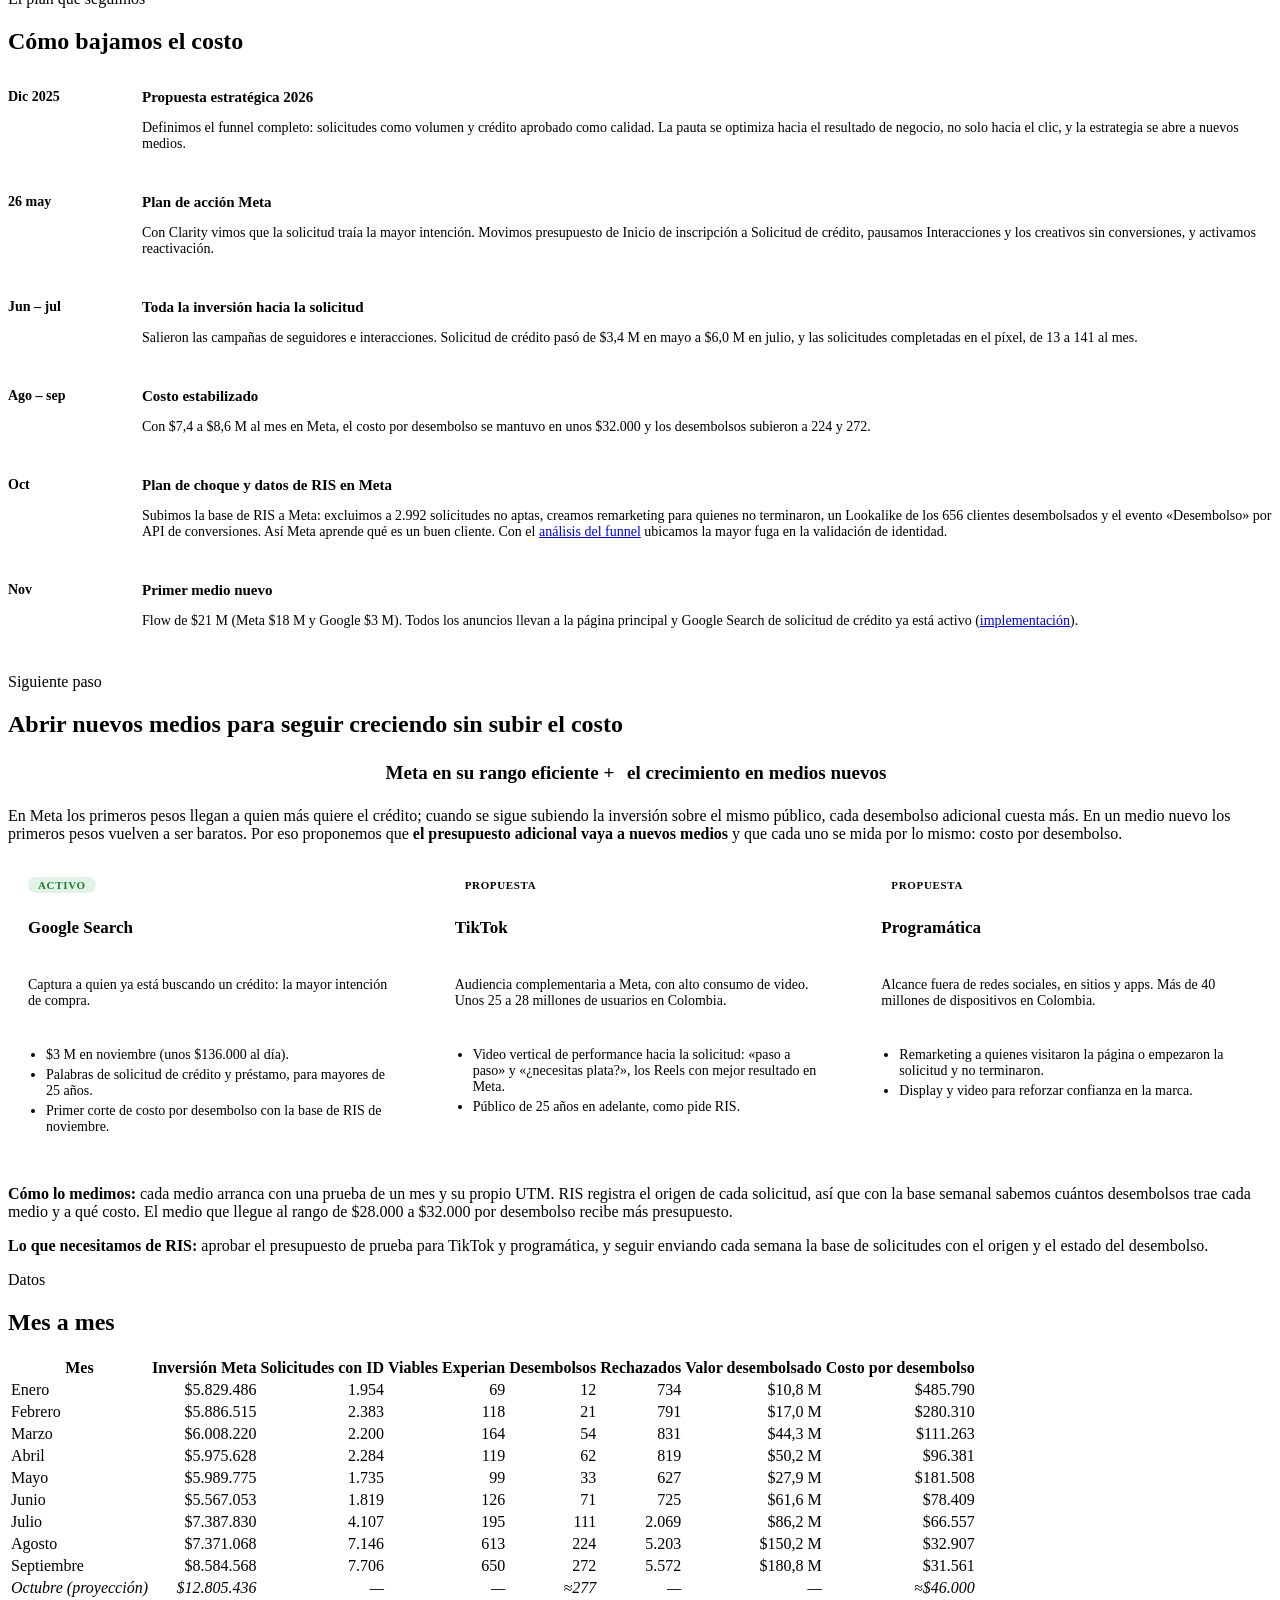
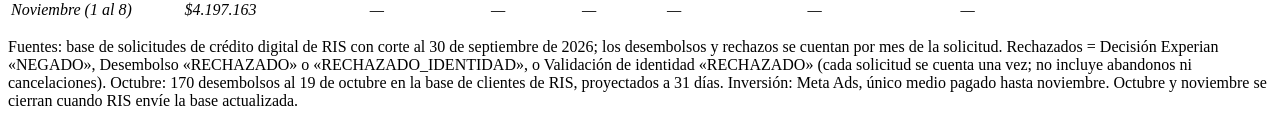
==== commit 159dd568: "Update caso-exito-costo-desembolso-2026.html" ====
--- a/caso-exito-costo-desembolso-2026.html
+++ b/caso-exito-costo-desembolso-2026.html
@@ -10,7 +10,7 @@
 <link rel="stylesheet" href="https://fonts.googleapis.com/css2?family=Poppins:wght@400;500;600;700&display=swap">
 <link rel="stylesheet" href="assets/css/ris-reportes.css">
 <style>
-  :root { --rech: #C8553D; }
+  :root { --rech: #E39A88; --rech2: #A8321D; }
   .kpi .st { font-size: 12px; font-weight: 600; justify-self: start; border-radius: 99px; padding: 2px 10px; background: #E3F2E6; color: #1E7B34; }
   .kpi .st.warn { background: var(--accent-soft); color: #8A6A00; }
   .chart { background: var(--card); border: 1px solid var(--line); border-radius: 16px; padding: 20px 22px 14px; display: grid; gap: 10px; }
@@ -29,8 +29,10 @@
   .col.pair { gap: 3px; }
   .col.pair .bw { position: relative; height: 100%; flex: 1; max-width: 22px; display: flex; align-items: flex-end; }
   .col.pair .b { width: 100%; }
-  .col .b.r, .col.hi .b.r { background: var(--rech); }
-  .col .v.r { color: var(--rech); }
+  .col .b.r, .col.hi .b.r { background: var(--rech); border-radius: 4px 4px 0 0; }
+  .col .b.r2, .col.hi .b.r2 { background: var(--rech2); border-radius: 0; min-height: 0; }
+  .col.pair .bw.stack { flex-direction: column-reverse; justify-content: flex-start; }
+  .col .v.r { color: var(--rech2); }
   .xl { display: grid; grid-template-columns: repeat(10, 1fr); gap: 6px; font-size: 12px; color: var(--muted); text-align: center; }
   .legend { display: flex; flex-wrap: wrap; gap: 16px; font-size: 13px; color: var(--muted); }
   .legend i { display: inline-block; width: 12px; height: 12px; border-radius: 3px; margin-right: 6px; vertical-align: -1px; }
@@ -89,29 +91,29 @@
     <p class="eyebrow">Volumen</p>
     <h2>Los desembolsos crecieron mes a mes</h2>
   </div>
-  <div class="chart" role="img" aria-label="Desembolsos y rechazados por mes en 2026. Desembolsos: enero 12, febrero 21, marzo 54, abril 62, mayo 33, junio 71, julio 111, agosto 224, septiembre 272, octubre unos 277 proyectados. Rechazados: enero 5, febrero 12, marzo 32, abril 16, mayo 9, junio 16, julio 8, agosto 213, septiembre 300.">
+  <div class="chart" role="img" aria-label="Desembolsos y rechazados por mes en 2026. Desembolsos: enero 12, febrero 21, marzo 54, abril 62, mayo 33, junio 71, julio 111, agosto 224, septiembre 272, octubre unos 277 proyectados. Rechazados (Experian más identidad o desembolso): enero 734, febrero 791, marzo 831, abril 819, mayo 627, junio 725, julio 2.069, agosto 5.203, septiembre 5.572.">
     <h3>Créditos desembolsados y rechazados por mes, 2026</h3>
-    <p class="sub">Por mes de la solicitud. Rechazados: solicitudes que RIS rechazó en la validación de identidad o en el desembolso. Octubre es una proyección.</p>
+    <p class="sub">Por mes de la solicitud. Rechazados: todas las solicitudes negadas por Experian o rechazadas por RIS en la validación de identidad o en el desembolso. Octubre es una proyección.</p>
     <div class="cols">
-      <div class="col pair" tabindex="0"><div class="bw"><div class="b" style="height:4.0%"></div><span class="v" style="bottom:calc(4.0% + 4px)">12</span></div><div class="bw"><div class="b r" style="height:1.7%"></div></div><span class="tip">Enero: 12 desembolsos · $10,8 M<br>5 rechazados (29% de los que llegaron al final)</span></div>
-      <div class="col pair" tabindex="0"><div class="bw"><div class="b" style="height:7.0%"></div></div><div class="bw"><div class="b r" style="height:4.0%"></div></div><span class="tip">Febrero: 21 desembolsos · $17,0 M<br>12 rechazados (36% de los que llegaron al final)</span></div>
-      <div class="col pair" tabindex="0"><div class="bw"><div class="b" style="height:18.0%"></div></div><div class="bw"><div class="b r" style="height:10.7%"></div></div><span class="tip">Marzo: 54 desembolsos · $44,3 M<br>32 rechazados (37% de los que llegaron al final)</span></div>
-      <div class="col pair" tabindex="0"><div class="bw"><div class="b" style="height:20.7%"></div></div><div class="bw"><div class="b r" style="height:5.3%"></div></div><span class="tip">Abril: 62 desembolsos · $50,2 M<br>16 rechazados (21% de los que llegaron al final)</span></div>
-      <div class="col pair" tabindex="0"><div class="bw"><div class="b" style="height:11.0%"></div></div><div class="bw"><div class="b r" style="height:3.0%"></div></div><span class="tip">Mayo: 33 desembolsos · $27,9 M<br>9 rechazados (21% de los que llegaron al final)</span></div>
-      <div class="col pair" tabindex="0"><div class="bw"><div class="b" style="height:23.7%"></div></div><div class="bw"><div class="b r" style="height:5.3%"></div></div><span class="tip">Junio: 71 desembolsos · $61,6 M<br>16 rechazados (18% de los que llegaron al final)</span></div>
-      <div class="col pair" tabindex="0"><div class="bw"><div class="b" style="height:37.0%"></div><span class="v" style="bottom:calc(37.0% + 4px)">111</span></div><div class="bw"><div class="b r" style="height:2.7%"></div></div><span class="tip">Julio: 111 desembolsos · $86,2 M<br>8 rechazados (7% de los que llegaron al final)</span></div>
-      <div class="col pair hi" tabindex="0"><div class="bw"><div class="b" style="height:74.7%"></div><span class="v" style="bottom:calc(74.7% + 4px)">224</span></div><div class="bw"><div class="b r" style="height:71.0%"></div><span class="v r" style="bottom:calc(71.0% + 4px)">213</span></div><span class="tip">Agosto: 224 desembolsos · $150,2 M<br>213 rechazados (49% de los que llegaron al final)</span></div>
-      <div class="col pair hi" tabindex="0"><div class="bw"><div class="b" style="height:90.7%"></div><span class="v" style="bottom:calc(90.7% + 4px)">272</span></div><div class="bw"><div class="b r" style="height:100.0%"></div><span class="v r" style="bottom:calc(100.0% + 4px)">300</span></div><span class="tip">Septiembre: 272 desembolsos · $180,8 M<br>300 rechazados (52% de los que llegaron al final)</span></div>
-      <div class="col pair proj" tabindex="0"><div class="bw"><div class="b" style="height:92.3%"></div><span class="v" style="bottom:calc(92.3% + 4px)">≈277</span></div><div class="bw"></div><span class="tip">Octubre: ≈277 desembolsos proyectados (170 al 19 de oct) · rechazados sin base aún</span></div>
+      <div class="col pair" tabindex="0"><div class="bw"><div class="b" style="height:0.2%"></div><span class="v" style="bottom:calc(0.2% + 4px)">12</span></div><div class="bw stack"><div class="b r2" style="height:0.1%"></div><div class="b r" style="height:12.6%"></div><span class="v r" style="bottom:calc(12.7% + 4px)">734</span></div><span class="tip">Enero: 12 desembolsos · $10,8 M<br>734 rechazados: 729 por Experian · 5 en identidad o desembolso</span></div>
+      <div class="col pair" tabindex="0"><div class="bw"><div class="b" style="height:0.4%"></div></div><div class="bw stack"><div class="b r2" style="height:0.2%"></div><div class="b r" style="height:13.4%"></div></div><span class="tip">Febrero: 21 desembolsos · $17,0 M<br>791 rechazados: 779 por Experian · 12 en identidad o desembolso</span></div>
+      <div class="col pair" tabindex="0"><div class="bw"><div class="b" style="height:0.9%"></div></div><div class="bw stack"><div class="b r2" style="height:0.6%"></div><div class="b r" style="height:13.8%"></div></div><span class="tip">Marzo: 54 desembolsos · $44,3 M<br>831 rechazados: 799 por Experian · 32 en identidad o desembolso</span></div>
+      <div class="col pair" tabindex="0"><div class="bw"><div class="b" style="height:1.1%"></div></div><div class="bw stack"><div class="b r2" style="height:0.3%"></div><div class="b r" style="height:13.8%"></div></div><span class="tip">Abril: 62 desembolsos · $50,2 M<br>819 rechazados: 803 por Experian · 16 en identidad o desembolso</span></div>
+      <div class="col pair" tabindex="0"><div class="bw"><div class="b" style="height:0.6%"></div></div><div class="bw stack"><div class="b r2" style="height:0.2%"></div><div class="b r" style="height:10.7%"></div></div><span class="tip">Mayo: 33 desembolsos · $27,9 M<br>627 rechazados: 618 por Experian · 9 en identidad o desembolso</span></div>
+      <div class="col pair" tabindex="0"><div class="bw"><div class="b" style="height:1.2%"></div></div><div class="bw stack"><div class="b r2" style="height:0.3%"></div><div class="b r" style="height:12.2%"></div></div><span class="tip">Junio: 71 desembolsos · $61,6 M<br>725 rechazados: 709 por Experian · 16 en identidad o desembolso</span></div>
+      <div class="col pair" tabindex="0"><div class="bw"><div class="b" style="height:1.9%"></div><span class="v" style="bottom:calc(1.9% + 4px)">111</span></div><div class="bw stack"><div class="b r2" style="height:0.1%"></div><div class="b r" style="height:35.5%"></div><span class="v r" style="bottom:calc(35.6% + 4px)">2.069</span></div><span class="tip">Julio: 111 desembolsos · $86,2 M<br>2.069 rechazados: 2.061 por Experian · 8 en identidad o desembolso</span></div>
+      <div class="col pair hi" tabindex="0"><div class="bw"><div class="b" style="height:3.9%"></div><span class="v" style="bottom:calc(3.9% + 4px)">224</span></div><div class="bw stack"><div class="b r2" style="height:3.7%"></div><div class="b r" style="height:86.0%"></div><span class="v r" style="bottom:calc(89.7% + 4px)">5.203</span></div><span class="tip">Agosto: 224 desembolsos · $150,2 M<br>5.203 rechazados: 4.990 por Experian · 213 en identidad o desembolso</span></div>
+      <div class="col pair hi" tabindex="0"><div class="bw"><div class="b" style="height:4.7%"></div><span class="v" style="bottom:calc(4.7% + 4px)">272</span></div><div class="bw stack"><div class="b r2" style="height:5.2%"></div><div class="b r" style="height:90.9%"></div><span class="v r" style="bottom:calc(96.1% + 4px)">5.572</span></div><span class="tip">Septiembre: 272 desembolsos · $180,8 M<br>5.572 rechazados: 5.272 por Experian · 300 en identidad o desembolso</span></div>
+      <div class="col pair proj" tabindex="0"><div class="bw"><div class="b" style="height:4.8%"></div><span class="v" style="bottom:calc(4.8% + 4px)">≈277</span></div><div class="bw"></div><span class="tip">Octubre: ≈277 desembolsos proyectados (170 al 19 de oct) · rechazados sin base aún</span></div>
     </div>
     <div class="xl"><span>Ene</span><span>Feb</span><span>Mar</span><span>Abr</span><span>May</span><span>Jun</span><span>Jul</span><span>Ago</span><span>Sep</span><span>Oct</span></div>
-    <div class="legend"><span><i style="background:#B9B9B3"></i>Desembolsos del mes</span><span><i style="background:var(--ink)"></i>Costo estabilizado</span><span><i style="background:var(--rech)"></i>Rechazados</span><span><i style="background:repeating-linear-gradient(135deg,#B9B9B3 0 3px,transparent 3px 6px);outline:1px solid #8E8E88"></i>Proyección</span></div>
+    <div class="legend"><span><i style="background:#B9B9B3"></i>Desembolsos del mes</span><span><i style="background:var(--ink)"></i>Costo estabilizado</span><span><i style="background:var(--rech)"></i>Rechazados por Experian</span><span><i style="background:var(--rech2)"></i>Rechazados en identidad o desembolso</span><span><i style="background:repeating-linear-gradient(135deg,#B9B9B3 0 3px,transparent 3px 6px);outline:1px solid #8E8E88"></i>Proyección</span></div>
   </div>
   <div class="panel">
     <p><b>El salto llegó en julio y agosto.</b> Las solicitudes con identificación pasaron de unas 2.000 al mes en el primer semestre a 7.146 en agosto y 7.706 en septiembre. Los usuarios viables en Experian se multiplicaron por cinco (de 126 en junio a 650 en septiembre), y con ellos los créditos.</p>
   </div>
   <div class="panel">
-    <p><b>Los rechazos crecieron al mismo ritmo.</b> De enero a julio se rechazaban entre 5 y 32 solicitudes al mes; en agosto fueron 213 y en septiembre 300, más que los créditos desembolsados (272). Casi todos se caen en la validación de identidad (295 de 300 en septiembre): es la mayor fuga del funnel y el punto donde más desembolsos se pueden recuperar sin pauta adicional (<a href="funnel-desembolsos.html">análisis del funnel</a>).</p>
+    <p><b>Los rechazos crecieron con el volumen.</b> Pasaron de unos 700 al mes en el primer semestre a 5.203 en agosto y 5.572 en septiembre. Casi todos los pone Experian (5.272 en septiembre), sobre todo por score: «No cumple score» explica 77% de las negaciones del año. Otros 300 se cayeron en la validación de identidad, más que los créditos desembolsados (272): es la fuga que más desembolsos puede recuperar sin pauta adicional (<a href="funnel-desembolsos.html">análisis del funnel</a>). Por eso excluimos de la pauta a los no aptos y alimentamos a Meta con los desembolsados.</p>
   </div>
 </section>
 
@@ -218,21 +220,21 @@
     <table>
       <thead><tr><th>Mes</th><th class="n">Inversión Meta</th><th class="n">Solicitudes con ID</th><th class="n">Viables Experian</th><th class="n">Desembolsos</th><th class="n">Rechazados</th><th class="n">Valor desembolsado</th><th class="n">Costo por desembolso</th></tr></thead>
       <tbody>
-        <tr><td>Enero</td><td class="n">$5.829.486</td><td class="n">1.954</td><td class="n">69</td><td class="n">12</td><td class="n">5</td><td class="n">$10,8 M</td><td class="n">$485.790</td></tr>
-        <tr><td>Febrero</td><td class="n">$5.886.515</td><td class="n">2.383</td><td class="n">118</td><td class="n">21</td><td class="n">12</td><td class="n">$17,0 M</td><td class="n">$280.310</td></tr>
-        <tr><td>Marzo</td><td class="n">$6.008.220</td><td class="n">2.200</td><td class="n">164</td><td class="n">54</td><td class="n">32</td><td class="n">$44,3 M</td><td class="n">$111.263</td></tr>
-        <tr><td>Abril</td><td class="n">$5.975.628</td><td class="n">2.284</td><td class="n">119</td><td class="n">62</td><td class="n">16</td><td class="n">$50,2 M</td><td class="n">$96.381</td></tr>
-        <tr><td>Mayo</td><td class="n">$5.989.775</td><td class="n">1.735</td><td class="n">99</td><td class="n">33</td><td class="n">9</td><td class="n">$27,9 M</td><td class="n">$181.508</td></tr>
-        <tr><td>Junio</td><td class="n">$5.567.053</td><td class="n">1.819</td><td class="n">126</td><td class="n">71</td><td class="n">16</td><td class="n">$61,6 M</td><td class="n">$78.409</td></tr>
-        <tr><td>Julio</td><td class="n">$7.387.830</td><td class="n">4.107</td><td class="n">195</td><td class="n">111</td><td class="n">8</td><td class="n">$86,2 M</td><td class="n">$66.557</td></tr>
-        <tr class="hi"><td>Agosto</td><td class="n">$7.371.068</td><td class="n">7.146</td><td class="n">613</td><td class="n">224</td><td class="n">213</td><td class="n">$150,2 M</td><td class="n">$32.907</td></tr>
-        <tr class="hi"><td>Septiembre</td><td class="n">$8.584.568</td><td class="n">7.706</td><td class="n">650</td><td class="n">272</td><td class="n">300</td><td class="n">$180,8 M</td><td class="n">$31.561</td></tr>
+        <tr><td>Enero</td><td class="n">$5.829.486</td><td class="n">1.954</td><td class="n">69</td><td class="n">12</td><td class="n">734</td><td class="n">$10,8 M</td><td class="n">$485.790</td></tr>
+        <tr><td>Febrero</td><td class="n">$5.886.515</td><td class="n">2.383</td><td class="n">118</td><td class="n">21</td><td class="n">791</td><td class="n">$17,0 M</td><td class="n">$280.310</td></tr>
+        <tr><td>Marzo</td><td class="n">$6.008.220</td><td class="n">2.200</td><td class="n">164</td><td class="n">54</td><td class="n">831</td><td class="n">$44,3 M</td><td class="n">$111.263</td></tr>
+        <tr><td>Abril</td><td class="n">$5.975.628</td><td class="n">2.284</td><td class="n">119</td><td class="n">62</td><td class="n">819</td><td class="n">$50,2 M</td><td class="n">$96.381</td></tr>
+        <tr><td>Mayo</td><td class="n">$5.989.775</td><td class="n">1.735</td><td class="n">99</td><td class="n">33</td><td class="n">627</td><td class="n">$27,9 M</td><td class="n">$181.508</td></tr>
+        <tr><td>Junio</td><td class="n">$5.567.053</td><td class="n">1.819</td><td class="n">126</td><td class="n">71</td><td class="n">725</td><td class="n">$61,6 M</td><td class="n">$78.409</td></tr>
+        <tr><td>Julio</td><td class="n">$7.387.830</td><td class="n">4.107</td><td class="n">195</td><td class="n">111</td><td class="n">2.069</td><td class="n">$86,2 M</td><td class="n">$66.557</td></tr>
+        <tr class="hi"><td>Agosto</td><td class="n">$7.371.068</td><td class="n">7.146</td><td class="n">613</td><td class="n">224</td><td class="n">5.203</td><td class="n">$150,2 M</td><td class="n">$32.907</td></tr>
+        <tr class="hi"><td>Septiembre</td><td class="n">$8.584.568</td><td class="n">7.706</td><td class="n">650</td><td class="n">272</td><td class="n">5.572</td><td class="n">$180,8 M</td><td class="n">$31.561</td></tr>
         <tr class="proj"><td>Octubre (proyección)</td><td class="n">$12.805.436</td><td class="n">—</td><td class="n">—</td><td class="n">≈277</td><td class="n">—</td><td class="n">—</td><td class="n">≈$46.000</td></tr>
         <tr class="proj"><td>Noviembre (1 al 8)</td><td class="n">$4.197.163</td><td class="n">—</td><td class="n">—</td><td class="n">—</td><td class="n">—</td><td class="n">—</td><td class="n">—</td></tr>
       </tbody>
     </table>
   </div>
-  <p class="note">Fuentes: base de solicitudes de crédito digital de RIS con corte al 30 de septiembre de 2026; los desembolsos y rechazos se cuentan por mes de la solicitud. Rechazados = Desembolso «RECHAZADO» o «RECHAZADO_IDENTIDAD», o Validación de identidad «RECHAZADO». Octubre: 170 desembolsos al 19 de octubre en la base de clientes de RIS, proyectados a 31 días. Inversión: Meta Ads, único medio pagado hasta noviembre. Octubre y noviembre se cierran cuando RIS envíe la base actualizada.</p>
+  <p class="note">Fuentes: base de solicitudes de crédito digital de RIS con corte al 30 de septiembre de 2026; los desembolsos y rechazos se cuentan por mes de la solicitud. Rechazados = Decisión Experian «NEGADO», Desembolso «RECHAZADO» o «RECHAZADO_IDENTIDAD», o Validación de identidad «RECHAZADO» (cada solicitud se cuenta una vez; no incluye abandonos ni cancelaciones). Octubre: 170 desembolsos al 19 de octubre en la base de clientes de RIS, proyectados a 31 días. Inversión: Meta Ads, único medio pagado hasta noviembre. Octubre y noviembre se cierran cuando RIS envíe la base actualizada.</p>
 </section>
 
 </div>
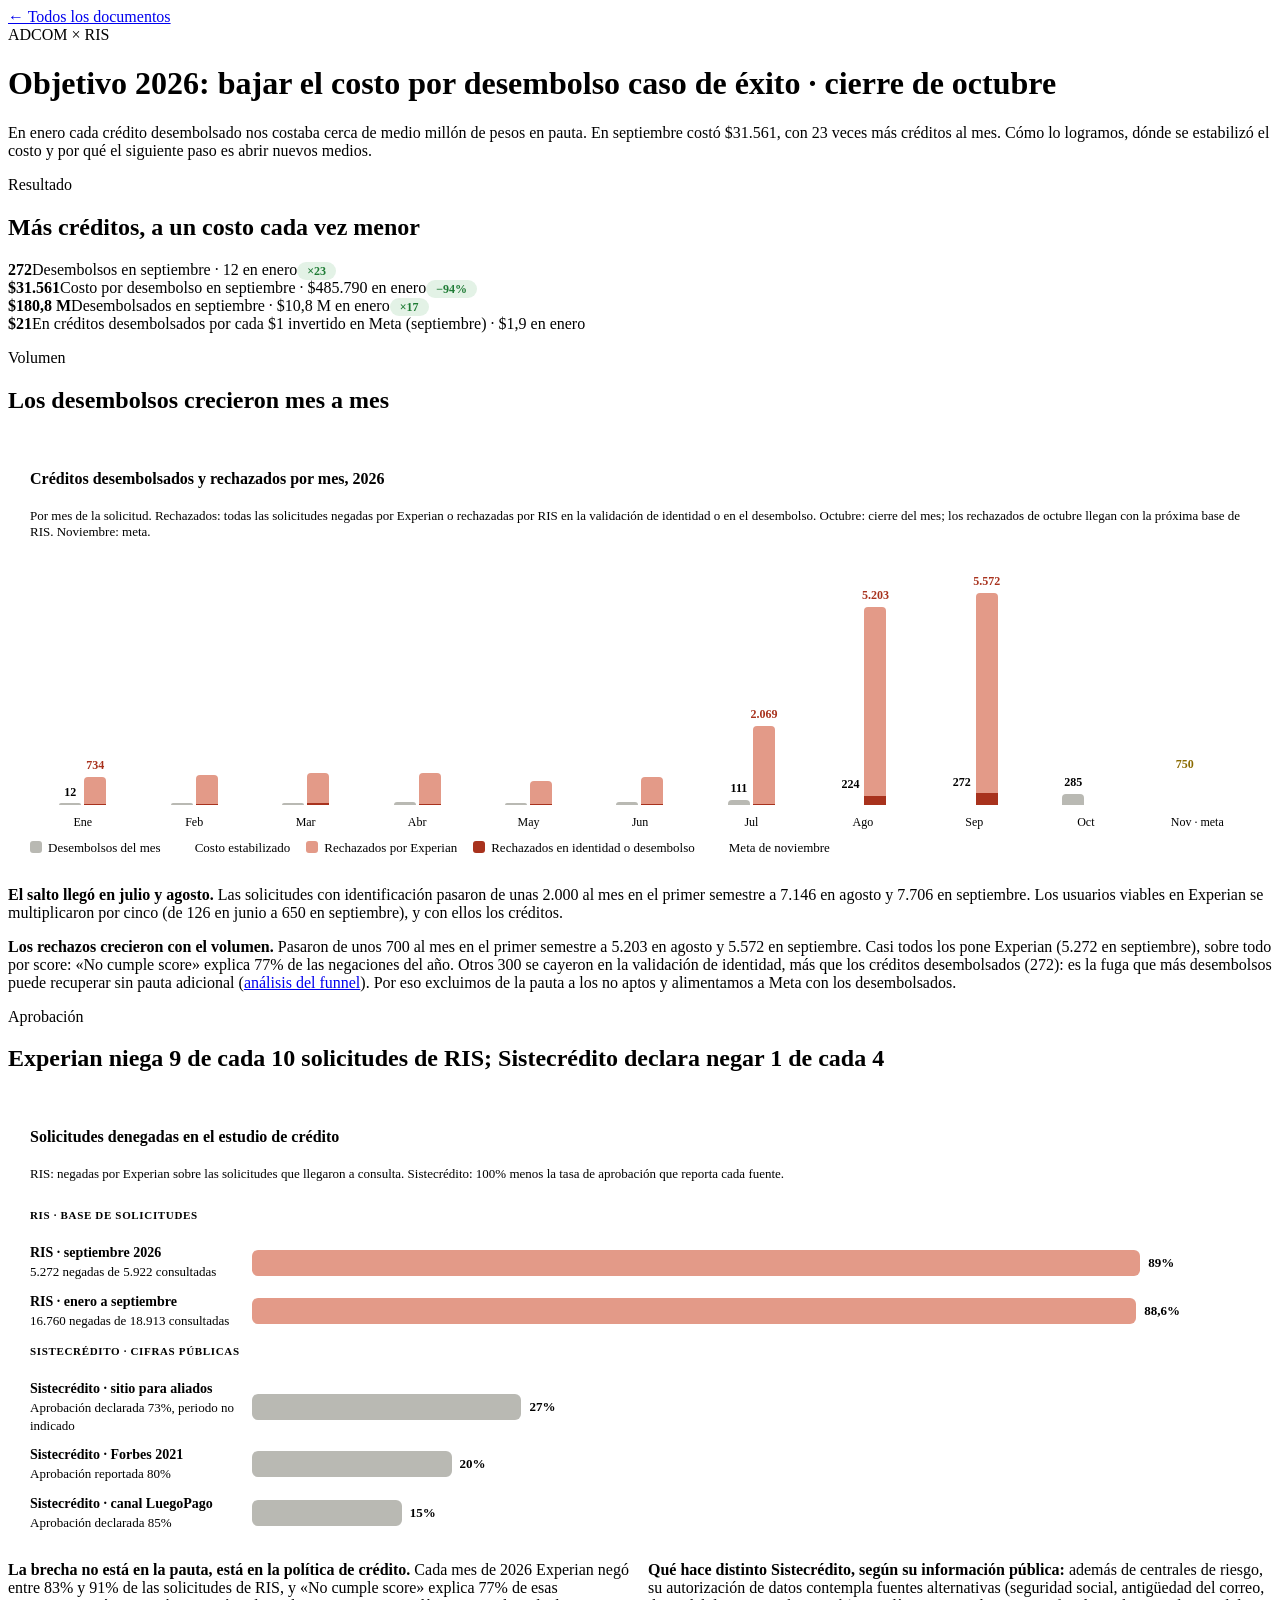
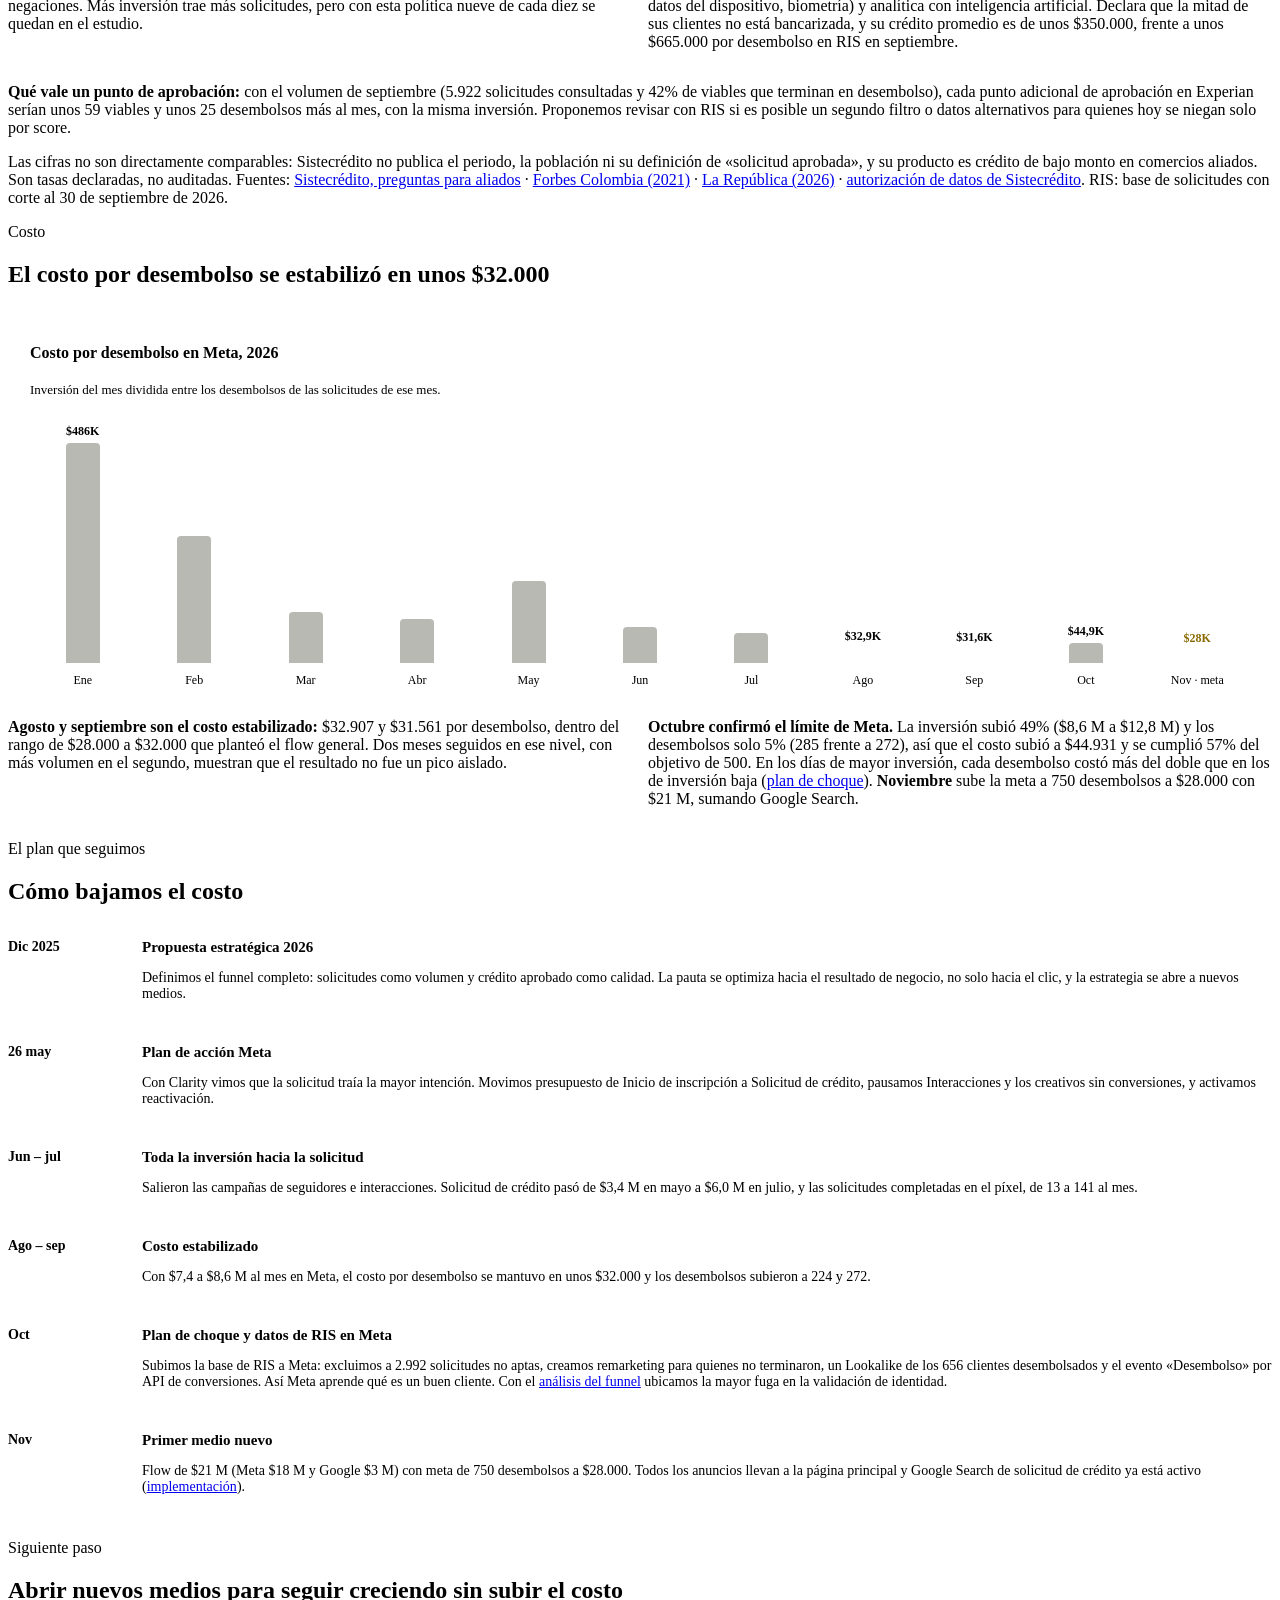
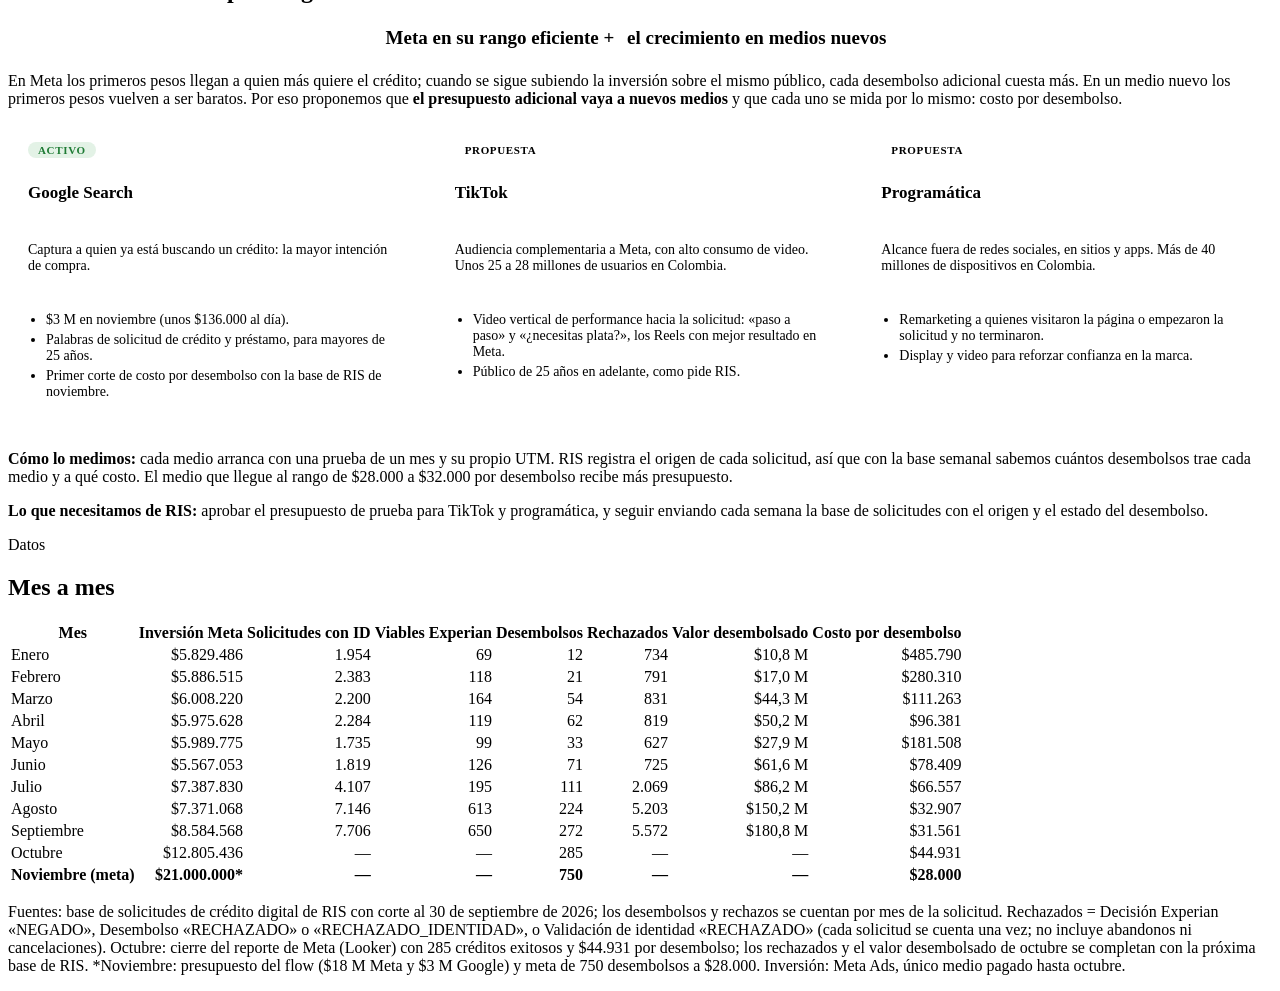
==== commit ded0adca: "Update caso-exito-costo-desembolso-2026.html" ====
--- a/caso-exito-costo-desembolso-2026.html
+++ b/caso-exito-costo-desembolso-2026.html
@@ -5,7 +5,7 @@
 <meta name="viewport" content="width=device-width, initial-scale=1">
 <meta name="robots" content="noindex, nofollow">
 <title>RIS · Caso de éxito 2026</title>
-<meta name="description" content="Objetivo 2026 de RIS: bajar el costo por desembolso. De 12 a 272 desembolsos al mes y de $485.790 a $31.561 por desembolso, cómo lo logramos y por qué el siguiente paso es abrir nuevos medios. Corte a noviembre de 2026.">
+<meta name="description" content="Objetivo 2026 de RIS: bajar el costo por desembolso. De 12 a 272 desembolsos al mes y de $485.790 a $31.561 por desembolso, cómo lo logramos y por qué el siguiente paso es abrir nuevos medios. Cierre de octubre y meta de noviembre de 2026.">
 <link rel="preconnect" href="https://fonts.googleapis.com">
 <link rel="stylesheet" href="https://fonts.googleapis.com/css2?family=Poppins:wght@400;500;600;700&display=swap">
 <link rel="stylesheet" href="assets/css/ris-reportes.css">
@@ -16,7 +16,7 @@
   .chart { background: var(--card); border: 1px solid var(--line); border-radius: 16px; padding: 20px 22px 14px; display: grid; gap: 10px; }
   .chart h3 { font-size: 16px; }
   .chart .sub { font-size: 13px; color: var(--muted); margin-top: -6px; }
-  .cols { display: grid; grid-template-columns: repeat(10, 1fr); gap: 6px; align-items: end; height: 220px; padding-top: 22px; border-bottom: 1px solid var(--line); position: relative; }
+  .cols { display: grid; grid-template-columns: repeat(11, 1fr); gap: 6px; align-items: end; height: 220px; padding-top: 22px; border-bottom: 1px solid var(--line); position: relative; }
   .col { position: relative; height: 100%; display: flex; align-items: flex-end; justify-content: center; cursor: default; }
   .col .b { width: min(100%, 34px); background: #B9B9B3; border-radius: 4px 4px 0 0; min-height: 2px; }
   .col.hi .b { background: var(--ink); }
@@ -33,7 +33,7 @@
   .col .b.r2, .col.hi .b.r2 { background: var(--rech2); border-radius: 0; min-height: 0; }
   .col.pair .bw.stack { flex-direction: column-reverse; justify-content: flex-start; }
   .col .v.r { color: var(--rech2); }
-  .xl { display: grid; grid-template-columns: repeat(10, 1fr); gap: 6px; font-size: 12px; color: var(--muted); text-align: center; }
+  .xl { display: grid; grid-template-columns: repeat(11, 1fr); gap: 6px; font-size: 12px; color: var(--muted); text-align: center; }
   .legend { display: flex; flex-wrap: wrap; gap: 16px; font-size: 13px; color: var(--muted); }
   .legend i { display: inline-block; width: 12px; height: 12px; border-radius: 3px; margin-right: 6px; vertical-align: -1px; }
   .two { display: grid; grid-template-columns: repeat(auto-fit, minmax(min(100%, 440px), 1fr)); gap: 16px; }
@@ -52,8 +52,21 @@
   .estado.on { background: #E3F2E6; color: #1E7B34; border-color: #CDE6D2; }
   .eq { font-size: clamp(16px, 2.2vw, 19px); font-weight: 600; text-align: center; padding: 4px 0; }
   .eq b { background: var(--accent-soft); border-radius: 8px; padding: 2px 8px; }
+  .hbars { display: grid; gap: 12px; }
+  .hrow { display: grid; grid-template-columns: minmax(0, 210px) 1fr; gap: 12px; align-items: center; font-size: 13px; }
+  .hrow .lb b { display: block; font-size: 14px; color: var(--ink); }
+  .hrow .lb { color: var(--muted); line-height: 1.35; }
+  .htrack { position: relative; height: 26px; background: var(--panel); border-radius: 6px; }
+  .hfill { height: 100%; border-radius: 6px; background: #B9B9B3; }
+  .hfill.ris { background: var(--rech); }
+  .hval { position: absolute; top: 50%; transform: translateY(-50%); font-weight: 600; font-size: 13px; font-variant-numeric: tabular-nums; padding-left: 8px; }
+  .hgroup { font-size: 11px; font-weight: 600; letter-spacing: .06em; text-transform: uppercase; color: var(--muted); margin-top: 4px; }
+  @media (max-width: 600px) { .hrow { grid-template-columns: 1fr; gap: 4px; } }
   td.n, th.n { text-align: right; font-variant-numeric: tabular-nums; }
   tr.hi td { background: var(--accent-soft); }
+  .col.meta .b { background: var(--accent-soft); outline: 2px dashed var(--accent); outline-offset: -2px; }
+  .col.meta .v { color: #8A6A00; }
+  tr.meta td { background: var(--accent-soft); font-weight: 600; }
   tr.proj td { color: var(--muted); font-style: italic; }
   @media (max-width: 600px) {
     .cols, .xl { gap: 3px; }
@@ -69,7 +82,7 @@
 <header class="top">
   <a class="back" href="index.html">← Todos los documentos</a>
   <div class="brand"><i></i>ADCOM <span class="sep">×</span> RIS</div>
-  <h1>Objetivo 2026: bajar el costo por desembolso <span>caso de éxito · corte a noviembre</span></h1>
+  <h1>Objetivo 2026: bajar el costo por desembolso <span>caso de éxito · cierre de octubre</span></h1>
   <p>En enero cada crédito desembolsado nos costaba cerca de medio millón de pesos en pauta. En septiembre costó $31.561, con 23 veces más créditos al mes. Cómo lo logramos, dónde se estabilizó el costo y por qué el siguiente paso es abrir nuevos medios.</p>
 </header>
 
@@ -91,9 +104,9 @@
     <p class="eyebrow">Volumen</p>
     <h2>Los desembolsos crecieron mes a mes</h2>
   </div>
-  <div class="chart" role="img" aria-label="Desembolsos y rechazados por mes en 2026. Desembolsos: enero 12, febrero 21, marzo 54, abril 62, mayo 33, junio 71, julio 111, agosto 224, septiembre 272, octubre unos 277 proyectados. Rechazados (Experian más identidad o desembolso): enero 734, febrero 791, marzo 831, abril 819, mayo 627, junio 725, julio 2.069, agosto 5.203, septiembre 5.572.">
+  <div class="chart" role="img" aria-label="Desembolsos y rechazados por mes en 2026. Desembolsos: enero 12, febrero 21, marzo 54, abril 62, mayo 33, junio 71, julio 111, agosto 224, septiembre 272, octubre 285, meta de noviembre 750. Rechazados (Experian más identidad o desembolso): enero 734, febrero 791, marzo 831, abril 819, mayo 627, junio 725, julio 2.069, agosto 5.203, septiembre 5.572.">
     <h3>Créditos desembolsados y rechazados por mes, 2026</h3>
-    <p class="sub">Por mes de la solicitud. Rechazados: todas las solicitudes negadas por Experian o rechazadas por RIS en la validación de identidad o en el desembolso. Octubre es una proyección.</p>
+    <p class="sub">Por mes de la solicitud. Rechazados: todas las solicitudes negadas por Experian o rechazadas por RIS en la validación de identidad o en el desembolso. Octubre: cierre del mes; los rechazados de octubre llegan con la próxima base de RIS. Noviembre: meta.</p>
     <div class="cols">
       <div class="col pair" tabindex="0"><div class="bw"><div class="b" style="height:0.2%"></div><span class="v" style="bottom:calc(0.2% + 4px)">12</span></div><div class="bw stack"><div class="b r2" style="height:0.1%"></div><div class="b r" style="height:12.6%"></div><span class="v r" style="bottom:calc(12.7% + 4px)">734</span></div><span class="tip">Enero: 12 desembolsos · $10,8 M<br>734 rechazados: 729 por Experian · 5 en identidad o desembolso</span></div>
       <div class="col pair" tabindex="0"><div class="bw"><div class="b" style="height:0.4%"></div></div><div class="bw stack"><div class="b r2" style="height:0.2%"></div><div class="b r" style="height:13.4%"></div></div><span class="tip">Febrero: 21 desembolsos · $17,0 M<br>791 rechazados: 779 por Experian · 12 en identidad o desembolso</span></div>
@@ -104,10 +117,11 @@
       <div class="col pair" tabindex="0"><div class="bw"><div class="b" style="height:1.9%"></div><span class="v" style="bottom:calc(1.9% + 4px)">111</span></div><div class="bw stack"><div class="b r2" style="height:0.1%"></div><div class="b r" style="height:35.5%"></div><span class="v r" style="bottom:calc(35.6% + 4px)">2.069</span></div><span class="tip">Julio: 111 desembolsos · $86,2 M<br>2.069 rechazados: 2.061 por Experian · 8 en identidad o desembolso</span></div>
       <div class="col pair hi" tabindex="0"><div class="bw"><div class="b" style="height:3.9%"></div><span class="v" style="bottom:calc(3.9% + 4px)">224</span></div><div class="bw stack"><div class="b r2" style="height:3.7%"></div><div class="b r" style="height:86.0%"></div><span class="v r" style="bottom:calc(89.7% + 4px)">5.203</span></div><span class="tip">Agosto: 224 desembolsos · $150,2 M<br>5.203 rechazados: 4.990 por Experian · 213 en identidad o desembolso</span></div>
       <div class="col pair hi" tabindex="0"><div class="bw"><div class="b" style="height:4.7%"></div><span class="v" style="bottom:calc(4.7% + 4px)">272</span></div><div class="bw stack"><div class="b r2" style="height:5.2%"></div><div class="b r" style="height:90.9%"></div><span class="v r" style="bottom:calc(96.1% + 4px)">5.572</span></div><span class="tip">Septiembre: 272 desembolsos · $180,8 M<br>5.572 rechazados: 5.272 por Experian · 300 en identidad o desembolso</span></div>
-      <div class="col pair proj" tabindex="0"><div class="bw"><div class="b" style="height:4.8%"></div><span class="v" style="bottom:calc(4.8% + 4px)">≈277</span></div><div class="bw"></div><span class="tip">Octubre: ≈277 desembolsos proyectados (170 al 19 de oct) · rechazados sin base aún</span></div>
-    </div>
-    <div class="xl"><span>Ene</span><span>Feb</span><span>Mar</span><span>Abr</span><span>May</span><span>Jun</span><span>Jul</span><span>Ago</span><span>Sep</span><span>Oct</span></div>
-    <div class="legend"><span><i style="background:#B9B9B3"></i>Desembolsos del mes</span><span><i style="background:var(--ink)"></i>Costo estabilizado</span><span><i style="background:var(--rech)"></i>Rechazados por Experian</span><span><i style="background:var(--rech2)"></i>Rechazados en identidad o desembolso</span><span><i style="background:repeating-linear-gradient(135deg,#B9B9B3 0 3px,transparent 3px 6px);outline:1px solid #8E8E88"></i>Proyección</span></div>
+      <div class="col pair" tabindex="0"><div class="bw"><div class="b" style="height:4.9%"></div><span class="v" style="bottom:calc(4.9% + 4px)">285</span></div><div class="bw"></div><span class="tip">Octubre: 285 desembolsos (cierre del mes) · rechazados: falta la base de RIS</span></div>
+      <div class="col pair meta" tabindex="0"><div class="bw"><div class="b" style="height:12.9%"></div><span class="v" style="bottom:calc(12.9% + 4px)">750</span></div><div class="bw"></div><span class="tip">Noviembre: meta de 750 desembolsos con $21 M</span></div>
+    </div>
+    <div class="xl"><span>Ene</span><span>Feb</span><span>Mar</span><span>Abr</span><span>May</span><span>Jun</span><span>Jul</span><span>Ago</span><span>Sep</span><span>Oct</span><span>Nov · meta</span></div>
+    <div class="legend"><span><i style="background:#B9B9B3"></i>Desembolsos del mes</span><span><i style="background:var(--ink)"></i>Costo estabilizado</span><span><i style="background:var(--rech)"></i>Rechazados por Experian</span><span><i style="background:var(--rech2)"></i>Rechazados en identidad o desembolso</span><span><i style="background:var(--accent-soft);outline:1.5px dashed var(--accent)"></i>Meta de noviembre</span></div>
   </div>
   <div class="panel">
     <p><b>El salto llegó en julio y agosto.</b> Las solicitudes con identificación pasaron de unas 2.000 al mes en el primer semestre a 7.146 en agosto y 7.706 en septiembre. Los usuarios viables en Experian se multiplicaron por cinco (de 126 en junio a 650 en septiembre), y con ellos los créditos.</p>
@@ -115,6 +129,38 @@
   <div class="panel">
     <p><b>Los rechazos crecieron con el volumen.</b> Pasaron de unos 700 al mes en el primer semestre a 5.203 en agosto y 5.572 en septiembre. Casi todos los pone Experian (5.272 en septiembre), sobre todo por score: «No cumple score» explica 77% de las negaciones del año. Otros 300 se cayeron en la validación de identidad, más que los créditos desembolsados (272): es la fuga que más desembolsos puede recuperar sin pauta adicional (<a href="funnel-desembolsos.html">análisis del funnel</a>). Por eso excluimos de la pauta a los no aptos y alimentamos a Meta con los desembolsados.</p>
   </div>
+</section>
+
+<section class="section" id="denegados">
+  <div class="section-head">
+    <p class="eyebrow">Aprobación</p>
+    <h2>Experian niega 9 de cada 10 solicitudes de RIS; Sistecrédito declara negar 1 de cada 4</h2>
+  </div>
+  <div class="chart" role="img" aria-label="Porcentaje de solicitudes denegadas. RIS: 89% en septiembre de 2026 y 88,6% de enero a septiembre. Sistecrédito, según cifras públicas: 27% (sitio para aliados), 20% (Forbes 2021) y 15% (canal LuegoPago).">
+    <h3>Solicitudes denegadas en el estudio de crédito</h3>
+    <p class="sub">RIS: negadas por Experian sobre las solicitudes que llegaron a consulta. Sistecrédito: 100% menos la tasa de aprobación que reporta cada fuente.</p>
+    <div class="hbars">
+      <p class="hgroup">RIS · base de solicitudes</p>
+      <div class="hrow"><div class="lb"><b>RIS · septiembre 2026</b>5.272 negadas de 5.922 consultadas</div><div class="htrack"><div class="hfill ris" style="width:89.0%"></div><span class="hval" style="left:89.0%">89%</span></div></div>
+      <div class="hrow"><div class="lb"><b>RIS · enero a septiembre</b>16.760 negadas de 18.913 consultadas</div><div class="htrack"><div class="hfill ris" style="width:88.6%"></div><span class="hval" style="left:88.6%">88,6%</span></div></div>
+      <p class="hgroup">Sistecrédito · cifras públicas</p>
+      <div class="hrow"><div class="lb"><b>Sistecrédito · sitio para aliados</b>Aprobación declarada 73%, periodo no indicado</div><div class="htrack"><div class="hfill " style="width:27%"></div><span class="hval" style="left:27%">27%</span></div></div>
+      <div class="hrow"><div class="lb"><b>Sistecrédito · Forbes 2021</b>Aprobación reportada 80%</div><div class="htrack"><div class="hfill " style="width:20%"></div><span class="hval" style="left:20%">20%</span></div></div>
+      <div class="hrow"><div class="lb"><b>Sistecrédito · canal LuegoPago</b>Aprobación declarada 85%</div><div class="htrack"><div class="hfill " style="width:15%"></div><span class="hval" style="left:15%">15%</span></div></div>
+    </div>
+  </div>
+  <div class="two">
+    <div class="panel">
+      <p><b>La brecha no está en la pauta, está en la política de crédito.</b> Cada mes de 2026 Experian negó entre 83% y 91% de las solicitudes de RIS, y «No cumple score» explica 77% de esas negaciones. Más inversión trae más solicitudes, pero con esta política nueve de cada diez se quedan en el estudio.</p>
+    </div>
+    <div class="panel">
+      <p><b>Qué hace distinto Sistecrédito, según su información pública:</b> además de centrales de riesgo, su autorización de datos contempla fuentes alternativas (seguridad social, antigüedad del correo, datos del dispositivo, biometría) y analítica con inteligencia artificial. Declara que la mitad de sus clientes no está bancarizada, y su crédito promedio es de unos $350.000, frente a unos $665.000 por desembolso en RIS en septiembre.</p>
+    </div>
+  </div>
+  <div class="panel">
+    <p><b>Qué vale un punto de aprobación:</b> con el volumen de septiembre (5.922 solicitudes consultadas y 42% de viables que terminan en desembolso), cada punto adicional de aprobación en Experian serían unos 59 viables y unos 25 desembolsos más al mes, con la misma inversión. Proponemos revisar con RIS si es posible un segundo filtro o datos alternativos para quienes hoy se niegan solo por score.</p>
+  </div>
+  <p class="note">Las cifras no son directamente comparables: Sistecrédito no publica el periodo, la población ni su definición de «solicitud aprobada», y su producto es crédito de bajo monto en comercios aliados. Son tasas declaradas, no auditadas. Fuentes: <a href="https://www.sistecredito.com/preguntas-aliados/">Sistecrédito, preguntas para aliados</a> · <a href="https://forbes.co/negocios/como-una-empresa-de-antioquia-ha-hecho-compre-ahora-pague-despues-desde-hace-25-anos">Forbes Colombia (2021)</a> · <a href="https://www.larepublica.co/finanzas/alvaro-villegas-fundador-de-sistecredito-explico-como-otorgan-mas-de-un-millon-de-creditos-al-mes-4507640">La República (2026)</a> · <a href="https://www.sistecredito.com/legal-autorizacion-a-centrales/">autorización de datos de Sistecrédito</a>. RIS: base de solicitudes con corte al 30 de septiembre de 2026.</p>
 </section>
 
 <section class="section">
@@ -122,7 +168,7 @@
     <p class="eyebrow">Costo</p>
     <h2>El costo por desembolso se estabilizó en unos $32.000</h2>
   </div>
-  <div class="chart" role="img" aria-label="Costo por desembolso por mes en 2026: enero 485.790, febrero 280.310, marzo 111.263, abril 96.381, mayo 181.508, junio 78.409, julio 66.557, agosto 32.907, septiembre 31.561, octubre unos 46.000 proyectados">
+  <div class="chart" role="img" aria-label="Costo por desembolso por mes en 2026: enero 485.790, febrero 280.310, marzo 111.263, abril 96.381, mayo 181.508, junio 78.409, julio 66.557, agosto 32.907, septiembre 31.561, octubre 44.931, meta de noviembre 28.000">
     <h3>Costo por desembolso en Meta, 2026</h3>
     <p class="sub">Inversión del mes dividida entre los desembolsos de las solicitudes de ese mes.</p>
     <div class="cols">
@@ -135,16 +181,17 @@
       <div class="col" tabindex="0"><div class="b" style="height:13.7%"></div><span class="tip">Julio: $66.557 · $7,4 M invertidos</span></div>
       <div class="col hi" tabindex="0"><div class="b" style="height:6.8%"></div><span class="v" style="bottom:calc(6.8% + 4px)">$32,9K</span><span class="tip">Agosto: $32.907 · $7,4 M invertidos</span></div>
       <div class="col hi" tabindex="0"><div class="b" style="height:6.5%"></div><span class="v" style="bottom:calc(6.5% + 4px)">$31,6K</span><span class="tip">Septiembre: $31.561 · $8,6 M invertidos</span></div>
-      <div class="col proj" tabindex="0"><div class="b" style="height:9.5%"></div><span class="v" style="bottom:calc(9.5% + 4px)">≈$46K</span><span class="tip">Octubre: ≈$46.000 proyectado · $12,8 M invertidos</span></div>
-    </div>
-    <div class="xl"><span>Ene</span><span>Feb</span><span>Mar</span><span>Abr</span><span>May</span><span>Jun</span><span>Jul</span><span>Ago</span><span>Sep</span><span>Oct</span></div>
+      <div class="col" tabindex="0"><div class="b" style="height:9.2%"></div><span class="v" style="bottom:calc(9.2% + 4px)">$44,9K</span><span class="tip">Octubre: $44.931 · $12,8 M invertidos · 285 desembolsos</span></div>
+      <div class="col meta" tabindex="0"><div class="b" style="height:5.8%"></div><span class="v" style="bottom:calc(5.8% + 4px)">$28K</span><span class="tip">Noviembre: meta de $28.000 por desembolso ($21 M ÷ 750)</span></div>
+    </div>
+    <div class="xl"><span>Ene</span><span>Feb</span><span>Mar</span><span>Abr</span><span>May</span><span>Jun</span><span>Jul</span><span>Ago</span><span>Sep</span><span>Oct</span><span>Nov · meta</span></div>
   </div>
   <div class="two">
     <div class="panel">
       <p><b>Agosto y septiembre son el costo estabilizado:</b> $32.907 y $31.561 por desembolso, dentro del rango de $28.000 a $32.000 que planteó el flow general. Dos meses seguidos en ese nivel, con más volumen en el segundo, muestran que el resultado no fue un pico aislado.</p>
     </div>
     <div class="panel">
-      <p><b>Octubre confirmó el límite de Meta.</b> La inversión subió 49% ($8,6 M a $12,8 M) y los desembolsos quedaron casi iguales (≈277 frente a 272), así que el costo subió a unos $46.000. En los días de mayor inversión, cada desembolso costó más del doble que en los de inversión baja (<a href="plan-de-choque.html">plan de choque</a>).</p>
+      <p><b>Octubre confirmó el límite de Meta.</b> La inversión subió 49% ($8,6 M a $12,8 M) y los desembolsos solo 5% (285 frente a 272), así que el costo subió a $44.931 y se cumplió 57% del objetivo de 500. En los días de mayor inversión, cada desembolso costó más del doble que en los de inversión baja (<a href="plan-de-choque.html">plan de choque</a>). <b>Noviembre</b> sube la meta a 750 desembolsos a $28.000 con $21 M, sumando Google Search.</p>
     </div>
   </div>
 </section>
@@ -161,7 +208,7 @@
       <li><span class="d">Jun – jul</span><div><b class="t">Toda la inversión hacia la solicitud</b><p>Salieron las campañas de seguidores e interacciones. Solicitud de crédito pasó de $3,4 M en mayo a $6,0 M en julio, y las solicitudes completadas en el píxel, de 13 a 141 al mes.</p></div></li>
       <li><span class="d">Ago – sep</span><div><b class="t">Costo estabilizado</b><p>Con $7,4 a $8,6 M al mes en Meta, el costo por desembolso se mantuvo en unos $32.000 y los desembolsos subieron a 224 y 272.</p></div></li>
       <li><span class="d">Oct</span><div><b class="t">Plan de choque y datos de RIS en Meta</b><p>Subimos la base de RIS a Meta: excluimos a 2.992 solicitudes no aptas, creamos remarketing para quienes no terminaron, un Lookalike de los 656 clientes desembolsados y el evento «Desembolso» por API de conversiones. Así Meta aprende qué es un buen cliente. Con el <a href="funnel-desembolsos.html">análisis del funnel</a> ubicamos la mayor fuga en la validación de identidad.</p></div></li>
-      <li><span class="d">Nov</span><div><b class="t">Primer medio nuevo</b><p>Flow de $21 M (Meta $18 M y Google $3 M). Todos los anuncios llevan a la página principal y Google Search de solicitud de crédito ya está activo (<a href="implementacion-google-search-2026-11-06.html">implementación</a>).</p></div></li>
+      <li><span class="d">Nov</span><div><b class="t">Primer medio nuevo</b><p>Flow de $21 M (Meta $18 M y Google $3 M) con meta de 750 desembolsos a $28.000. Todos los anuncios llevan a la página principal y Google Search de solicitud de crédito ya está activo (<a href="implementacion-google-search-2026-11-06.html">implementación</a>).</p></div></li>
     </ol>
   </div>
 </section>
@@ -229,12 +276,12 @@
         <tr><td>Julio</td><td class="n">$7.387.830</td><td class="n">4.107</td><td class="n">195</td><td class="n">111</td><td class="n">2.069</td><td class="n">$86,2 M</td><td class="n">$66.557</td></tr>
         <tr class="hi"><td>Agosto</td><td class="n">$7.371.068</td><td class="n">7.146</td><td class="n">613</td><td class="n">224</td><td class="n">5.203</td><td class="n">$150,2 M</td><td class="n">$32.907</td></tr>
         <tr class="hi"><td>Septiembre</td><td class="n">$8.584.568</td><td class="n">7.706</td><td class="n">650</td><td class="n">272</td><td class="n">5.572</td><td class="n">$180,8 M</td><td class="n">$31.561</td></tr>
-        <tr class="proj"><td>Octubre (proyección)</td><td class="n">$12.805.436</td><td class="n">—</td><td class="n">—</td><td class="n">≈277</td><td class="n">—</td><td class="n">—</td><td class="n">≈$46.000</td></tr>
-        <tr class="proj"><td>Noviembre (1 al 8)</td><td class="n">$4.197.163</td><td class="n">—</td><td class="n">—</td><td class="n">—</td><td class="n">—</td><td class="n">—</td><td class="n">—</td></tr>
+        <tr><td>Octubre</td><td class="n">$12.805.436</td><td class="n">—</td><td class="n">—</td><td class="n">285</td><td class="n">—</td><td class="n">—</td><td class="n">$44.931</td></tr>
+        <tr class="meta"><td>Noviembre (meta)</td><td class="n">$21.000.000*</td><td class="n">—</td><td class="n">—</td><td class="n">750</td><td class="n">—</td><td class="n">—</td><td class="n">$28.000</td></tr>
       </tbody>
     </table>
   </div>
-  <p class="note">Fuentes: base de solicitudes de crédito digital de RIS con corte al 30 de septiembre de 2026; los desembolsos y rechazos se cuentan por mes de la solicitud. Rechazados = Decisión Experian «NEGADO», Desembolso «RECHAZADO» o «RECHAZADO_IDENTIDAD», o Validación de identidad «RECHAZADO» (cada solicitud se cuenta una vez; no incluye abandonos ni cancelaciones). Octubre: 170 desembolsos al 19 de octubre en la base de clientes de RIS, proyectados a 31 días. Inversión: Meta Ads, único medio pagado hasta noviembre. Octubre y noviembre se cierran cuando RIS envíe la base actualizada.</p>
+  <p class="note">Fuentes: base de solicitudes de crédito digital de RIS con corte al 30 de septiembre de 2026; los desembolsos y rechazos se cuentan por mes de la solicitud. Rechazados = Decisión Experian «NEGADO», Desembolso «RECHAZADO» o «RECHAZADO_IDENTIDAD», o Validación de identidad «RECHAZADO» (cada solicitud se cuenta una vez; no incluye abandonos ni cancelaciones). Octubre: cierre del reporte de Meta (Looker) con 285 créditos exitosos y $44.931 por desembolso; los rechazados y el valor desembolsado de octubre se completan con la próxima base de RIS. *Noviembre: presupuesto del flow ($18 M Meta y $3 M Google) y meta de 750 desembolsos a $28.000. Inversión: Meta Ads, único medio pagado hasta octubre.</p>
 </section>
 
 </div>
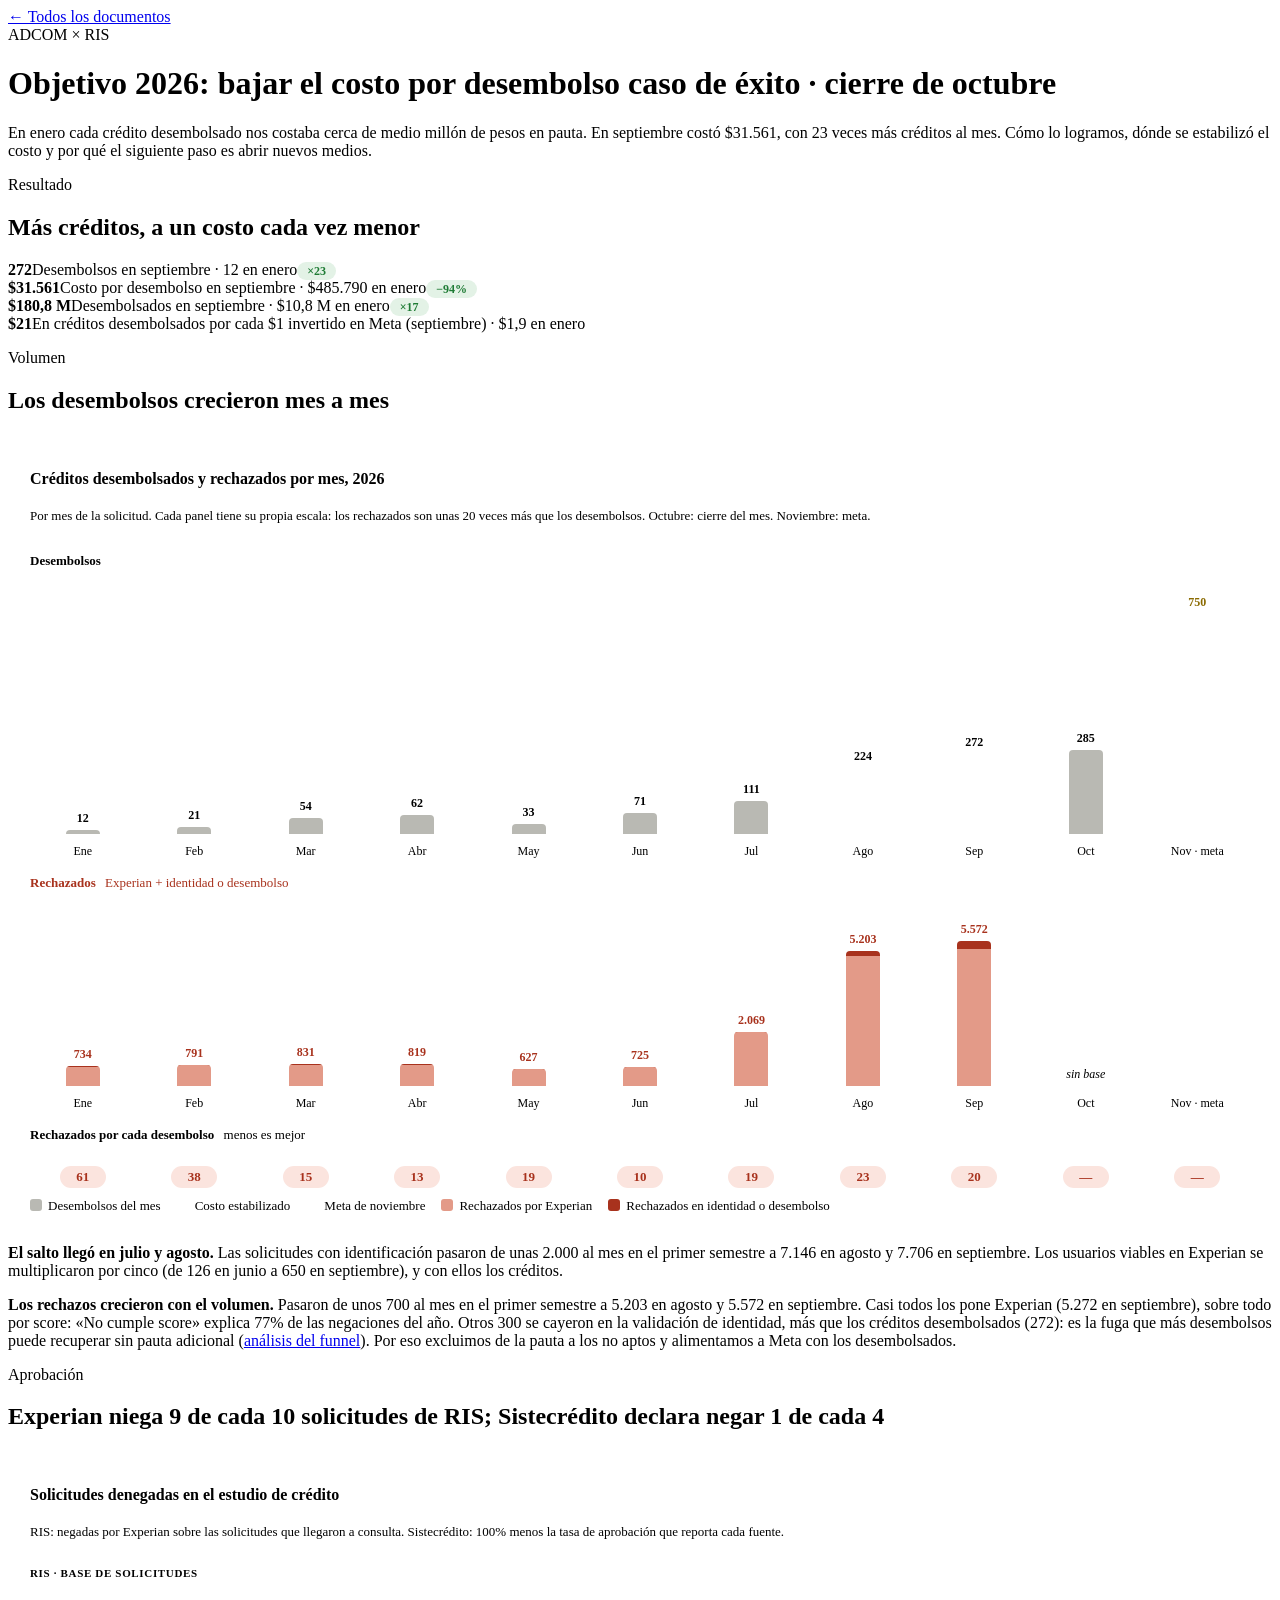
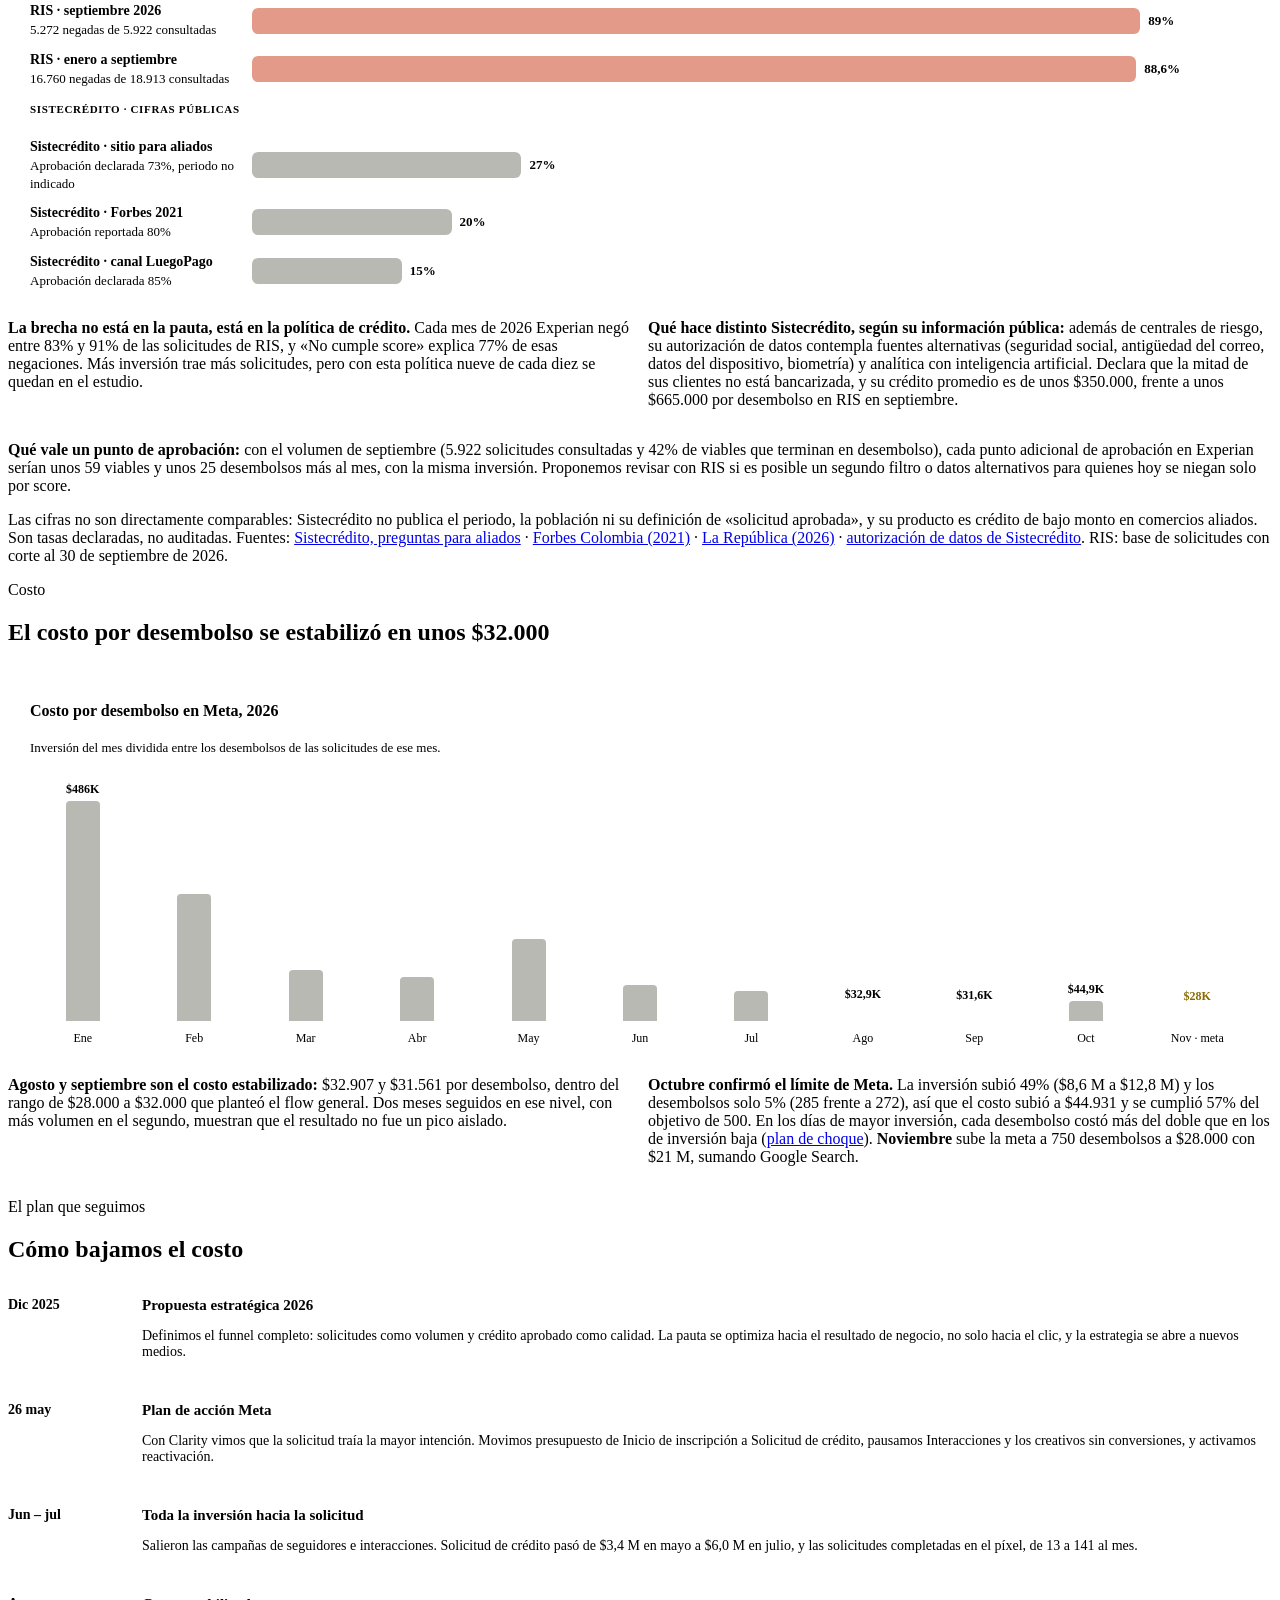
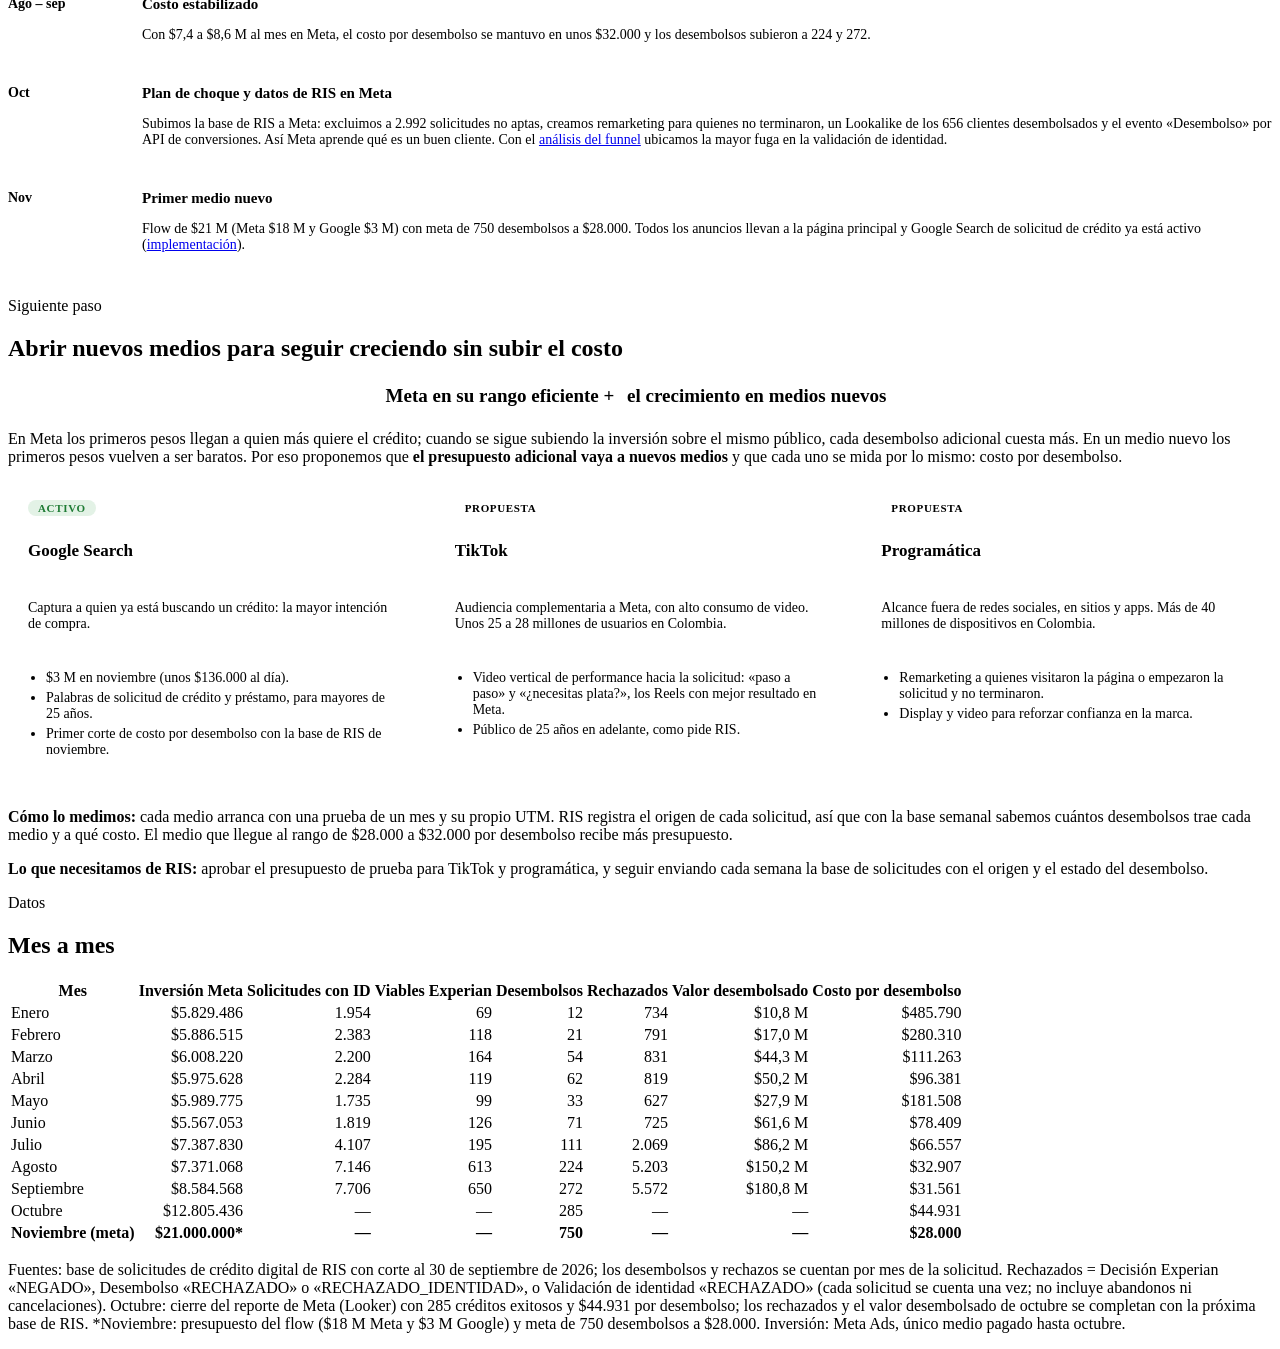
==== commit dfe1d5f5: "Update caso-exito-costo-desembolso-2026.html" ====
--- a/caso-exito-costo-desembolso-2026.html
+++ b/caso-exito-costo-desembolso-2026.html
@@ -16,7 +16,7 @@
   .chart { background: var(--card); border: 1px solid var(--line); border-radius: 16px; padding: 20px 22px 14px; display: grid; gap: 10px; }
   .chart h3 { font-size: 16px; }
   .chart .sub { font-size: 13px; color: var(--muted); margin-top: -6px; }
-  .cols { display: grid; grid-template-columns: repeat(11, 1fr); gap: 6px; align-items: end; height: 220px; padding-top: 22px; border-bottom: 1px solid var(--line); position: relative; }
+  .cols { display: grid; grid-template-columns: repeat(11, minmax(0, 1fr)); gap: 6px; align-items: end; height: 220px; padding-top: 22px; border-bottom: 1px solid var(--line); position: relative; }
   .col { position: relative; height: 100%; display: flex; align-items: flex-end; justify-content: center; cursor: default; }
   .col .b { width: min(100%, 34px); background: #B9B9B3; border-radius: 4px 4px 0 0; min-height: 2px; }
   .col.hi .b { background: var(--ink); }
@@ -33,7 +33,16 @@
   .col .b.r2, .col.hi .b.r2 { background: var(--rech2); border-radius: 0; min-height: 0; }
   .col.pair .bw.stack { flex-direction: column-reverse; justify-content: flex-start; }
   .col .v.r { color: var(--rech2); }
-  .xl { display: grid; grid-template-columns: repeat(11, 1fr); gap: 6px; font-size: 12px; color: var(--muted); text-align: center; }
+  .plabel { font-size: 13px; font-weight: 600; margin-top: 6px; }
+  .plabel span { font-weight: 400; color: var(--muted); margin-left: 6px; }
+  .plabel.r { color: var(--rech2); }
+  .cols.short { height: 150px; }
+  .col.rj .stk { width: min(100%, 34px); display: flex; flex-direction: column-reverse; border-radius: 4px 4px 0 0; overflow: hidden; min-height: 2px; }
+  .col.rj .stk .b { width: 100%; border-radius: 0; min-height: 0; }
+  .col.rj:hover .stk, .col.rj:focus .stk { filter: brightness(.9); }
+  .col .v.nd { color: var(--muted); font-weight: 400; font-style: italic; }
+  .xl.ratio .rt b { display: inline-block; min-width: 34px; padding: 3px 6px; border-radius: 99px; background: #FBE4DE; color: var(--rech2); font-size: 13px; font-variant-numeric: tabular-nums; }
+  .xl { display: grid; grid-template-columns: repeat(11, minmax(0, 1fr)); gap: 6px; font-size: 12px; color: var(--muted); text-align: center; }
   .legend { display: flex; flex-wrap: wrap; gap: 16px; font-size: 13px; color: var(--muted); }
   .legend i { display: inline-block; width: 12px; height: 12px; border-radius: 3px; margin-right: 6px; vertical-align: -1px; }
   .two { display: grid; grid-template-columns: repeat(auto-fit, minmax(min(100%, 440px), 1fr)); gap: 16px; }
@@ -72,6 +81,10 @@
     .cols, .xl { gap: 3px; }
     .col .v { font-size: 10px; }
     .xl { font-size: 10px; }
+    .cols, .xl { gap: 2px; }
+    .col .v { font-size: 9px; letter-spacing: -.02em; }
+    .xl { font-size: 9px; }
+    .xl.ratio .rt b { min-width: 0; padding: 2px 3px; font-size: 10px; }
     .timeline li { grid-template-columns: 1fr; gap: 2px; }
   }
 </style>
@@ -104,24 +117,42 @@
     <p class="eyebrow">Volumen</p>
     <h2>Los desembolsos crecieron mes a mes</h2>
   </div>
-  <div class="chart" role="img" aria-label="Desembolsos y rechazados por mes en 2026. Desembolsos: enero 12, febrero 21, marzo 54, abril 62, mayo 33, junio 71, julio 111, agosto 224, septiembre 272, octubre 285, meta de noviembre 750. Rechazados (Experian más identidad o desembolso): enero 734, febrero 791, marzo 831, abril 819, mayo 627, junio 725, julio 2.069, agosto 5.203, septiembre 5.572.">
+  <div class="chart" role="img" aria-label="Dos paneles por mes, 2026. Desembolsos: enero 12, febrero 21, marzo 54, abril 62, mayo 33, junio 71, julio 111, agosto 224, septiembre 272, octubre 285, meta de noviembre 750. Rechazados: enero 734, febrero 791, marzo 831, abril 819, mayo 627, junio 725, julio 2.069, agosto 5.203, septiembre 5.572. Rechazados por cada desembolso: enero 61, febrero 38, marzo 15, abril 13, mayo 19, junio 10, julio 19, agosto 23, septiembre 20.">
     <h3>Créditos desembolsados y rechazados por mes, 2026</h3>
-    <p class="sub">Por mes de la solicitud. Rechazados: todas las solicitudes negadas por Experian o rechazadas por RIS en la validación de identidad o en el desembolso. Octubre: cierre del mes; los rechazados de octubre llegan con la próxima base de RIS. Noviembre: meta.</p>
+    <p class="sub">Por mes de la solicitud. Cada panel tiene su propia escala: los rechazados son unas 20 veces más que los desembolsos. Octubre: cierre del mes. Noviembre: meta.</p>
+    <p class="plabel">Desembolsos</p>
     <div class="cols">
-      <div class="col pair" tabindex="0"><div class="bw"><div class="b" style="height:0.2%"></div><span class="v" style="bottom:calc(0.2% + 4px)">12</span></div><div class="bw stack"><div class="b r2" style="height:0.1%"></div><div class="b r" style="height:12.6%"></div><span class="v r" style="bottom:calc(12.7% + 4px)">734</span></div><span class="tip">Enero: 12 desembolsos · $10,8 M<br>734 rechazados: 729 por Experian · 5 en identidad o desembolso</span></div>
-      <div class="col pair" tabindex="0"><div class="bw"><div class="b" style="height:0.4%"></div></div><div class="bw stack"><div class="b r2" style="height:0.2%"></div><div class="b r" style="height:13.4%"></div></div><span class="tip">Febrero: 21 desembolsos · $17,0 M<br>791 rechazados: 779 por Experian · 12 en identidad o desembolso</span></div>
-      <div class="col pair" tabindex="0"><div class="bw"><div class="b" style="height:0.9%"></div></div><div class="bw stack"><div class="b r2" style="height:0.6%"></div><div class="b r" style="height:13.8%"></div></div><span class="tip">Marzo: 54 desembolsos · $44,3 M<br>831 rechazados: 799 por Experian · 32 en identidad o desembolso</span></div>
-      <div class="col pair" tabindex="0"><div class="bw"><div class="b" style="height:1.1%"></div></div><div class="bw stack"><div class="b r2" style="height:0.3%"></div><div class="b r" style="height:13.8%"></div></div><span class="tip">Abril: 62 desembolsos · $50,2 M<br>819 rechazados: 803 por Experian · 16 en identidad o desembolso</span></div>
-      <div class="col pair" tabindex="0"><div class="bw"><div class="b" style="height:0.6%"></div></div><div class="bw stack"><div class="b r2" style="height:0.2%"></div><div class="b r" style="height:10.7%"></div></div><span class="tip">Mayo: 33 desembolsos · $27,9 M<br>627 rechazados: 618 por Experian · 9 en identidad o desembolso</span></div>
-      <div class="col pair" tabindex="0"><div class="bw"><div class="b" style="height:1.2%"></div></div><div class="bw stack"><div class="b r2" style="height:0.3%"></div><div class="b r" style="height:12.2%"></div></div><span class="tip">Junio: 71 desembolsos · $61,6 M<br>725 rechazados: 709 por Experian · 16 en identidad o desembolso</span></div>
-      <div class="col pair" tabindex="0"><div class="bw"><div class="b" style="height:1.9%"></div><span class="v" style="bottom:calc(1.9% + 4px)">111</span></div><div class="bw stack"><div class="b r2" style="height:0.1%"></div><div class="b r" style="height:35.5%"></div><span class="v r" style="bottom:calc(35.6% + 4px)">2.069</span></div><span class="tip">Julio: 111 desembolsos · $86,2 M<br>2.069 rechazados: 2.061 por Experian · 8 en identidad o desembolso</span></div>
-      <div class="col pair hi" tabindex="0"><div class="bw"><div class="b" style="height:3.9%"></div><span class="v" style="bottom:calc(3.9% + 4px)">224</span></div><div class="bw stack"><div class="b r2" style="height:3.7%"></div><div class="b r" style="height:86.0%"></div><span class="v r" style="bottom:calc(89.7% + 4px)">5.203</span></div><span class="tip">Agosto: 224 desembolsos · $150,2 M<br>5.203 rechazados: 4.990 por Experian · 213 en identidad o desembolso</span></div>
-      <div class="col pair hi" tabindex="0"><div class="bw"><div class="b" style="height:4.7%"></div><span class="v" style="bottom:calc(4.7% + 4px)">272</span></div><div class="bw stack"><div class="b r2" style="height:5.2%"></div><div class="b r" style="height:90.9%"></div><span class="v r" style="bottom:calc(96.1% + 4px)">5.572</span></div><span class="tip">Septiembre: 272 desembolsos · $180,8 M<br>5.572 rechazados: 5.272 por Experian · 300 en identidad o desembolso</span></div>
-      <div class="col pair" tabindex="0"><div class="bw"><div class="b" style="height:4.9%"></div><span class="v" style="bottom:calc(4.9% + 4px)">285</span></div><div class="bw"></div><span class="tip">Octubre: 285 desembolsos (cierre del mes) · rechazados: falta la base de RIS</span></div>
-      <div class="col pair meta" tabindex="0"><div class="bw"><div class="b" style="height:12.9%"></div><span class="v" style="bottom:calc(12.9% + 4px)">750</span></div><div class="bw"></div><span class="tip">Noviembre: meta de 750 desembolsos con $21 M</span></div>
+      <div class="col" tabindex="0"><div class="b" style="height:1.6%"></div><span class="v" style="bottom:calc(1.6% + 4px)">12</span><span class="tip">Enero: 12 desembolsos · $10,8 M</span></div>
+      <div class="col" tabindex="0"><div class="b" style="height:2.8%"></div><span class="v" style="bottom:calc(2.8% + 4px)">21</span><span class="tip">Febrero: 21 desembolsos · $17,0 M</span></div>
+      <div class="col" tabindex="0"><div class="b" style="height:7.2%"></div><span class="v" style="bottom:calc(7.2% + 4px)">54</span><span class="tip">Marzo: 54 desembolsos · $44,3 M</span></div>
+      <div class="col" tabindex="0"><div class="b" style="height:8.3%"></div><span class="v" style="bottom:calc(8.3% + 4px)">62</span><span class="tip">Abril: 62 desembolsos · $50,2 M</span></div>
+      <div class="col" tabindex="0"><div class="b" style="height:4.4%"></div><span class="v" style="bottom:calc(4.4% + 4px)">33</span><span class="tip">Mayo: 33 desembolsos · $27,9 M</span></div>
+      <div class="col" tabindex="0"><div class="b" style="height:9.5%"></div><span class="v" style="bottom:calc(9.5% + 4px)">71</span><span class="tip">Junio: 71 desembolsos · $61,6 M</span></div>
+      <div class="col" tabindex="0"><div class="b" style="height:14.8%"></div><span class="v" style="bottom:calc(14.8% + 4px)">111</span><span class="tip">Julio: 111 desembolsos · $86,2 M</span></div>
+      <div class="col hi" tabindex="0"><div class="b" style="height:29.9%"></div><span class="v" style="bottom:calc(29.9% + 4px)">224</span><span class="tip">Agosto: 224 desembolsos · $150,2 M</span></div>
+      <div class="col hi" tabindex="0"><div class="b" style="height:36.3%"></div><span class="v" style="bottom:calc(36.3% + 4px)">272</span><span class="tip">Septiembre: 272 desembolsos · $180,8 M</span></div>
+      <div class="col" tabindex="0"><div class="b" style="height:38.0%"></div><span class="v" style="bottom:calc(38.0% + 4px)">285</span><span class="tip">Octubre: 285 desembolsos (cierre del mes)</span></div>
+      <div class="col meta" tabindex="0"><div class="b" style="height:100.0%"></div><span class="v" style="bottom:calc(100.0% + 4px)">750</span><span class="tip">Noviembre: meta de 750 desembolsos con $21 M</span></div>
     </div>
     <div class="xl"><span>Ene</span><span>Feb</span><span>Mar</span><span>Abr</span><span>May</span><span>Jun</span><span>Jul</span><span>Ago</span><span>Sep</span><span>Oct</span><span>Nov · meta</span></div>
-    <div class="legend"><span><i style="background:#B9B9B3"></i>Desembolsos del mes</span><span><i style="background:var(--ink)"></i>Costo estabilizado</span><span><i style="background:var(--rech)"></i>Rechazados por Experian</span><span><i style="background:var(--rech2)"></i>Rechazados en identidad o desembolso</span><span><i style="background:var(--accent-soft);outline:1.5px dashed var(--accent)"></i>Meta de noviembre</span></div>
+    <p class="plabel r">Rechazados <span>Experian + identidad o desembolso</span></p>
+    <div class="cols short">
+      <div class="col rj" tabindex="0"><div class="stk" style="height:12.7%"><div class="b r" style="flex:729"></div><div class="b r2" style="flex:5"></div></div><span class="v r" style="bottom:calc(12.7% + 4px)">734</span><span class="tip">Enero: 734 rechazados<br>729 por Experian · 5 en identidad o desembolso</span></div>
+      <div class="col rj" tabindex="0"><div class="stk" style="height:13.6%"><div class="b r" style="flex:779"></div><div class="b r2" style="flex:12"></div></div><span class="v r" style="bottom:calc(13.6% + 4px)">791</span><span class="tip">Febrero: 791 rechazados<br>779 por Experian · 12 en identidad o desembolso</span></div>
+      <div class="col rj" tabindex="0"><div class="stk" style="height:14.4%"><div class="b r" style="flex:799"></div><div class="b r2" style="flex:32"></div></div><span class="v r" style="bottom:calc(14.4% + 4px)">831</span><span class="tip">Marzo: 831 rechazados<br>799 por Experian · 32 en identidad o desembolso</span></div>
+      <div class="col rj" tabindex="0"><div class="stk" style="height:14.1%"><div class="b r" style="flex:803"></div><div class="b r2" style="flex:16"></div></div><span class="v r" style="bottom:calc(14.1% + 4px)">819</span><span class="tip">Abril: 819 rechazados<br>803 por Experian · 16 en identidad o desembolso</span></div>
+      <div class="col rj" tabindex="0"><div class="stk" style="height:10.9%"><div class="b r" style="flex:618"></div><div class="b r2" style="flex:9"></div></div><span class="v r" style="bottom:calc(10.9% + 4px)">627</span><span class="tip">Mayo: 627 rechazados<br>618 por Experian · 9 en identidad o desembolso</span></div>
+      <div class="col rj" tabindex="0"><div class="stk" style="height:12.5%"><div class="b r" style="flex:709"></div><div class="b r2" style="flex:16"></div></div><span class="v r" style="bottom:calc(12.5% + 4px)">725</span><span class="tip">Junio: 725 rechazados<br>709 por Experian · 16 en identidad o desembolso</span></div>
+      <div class="col rj" tabindex="0"><div class="stk" style="height:35.6%"><div class="b r" style="flex:2061"></div><div class="b r2" style="flex:8"></div></div><span class="v r" style="bottom:calc(35.6% + 4px)">2.069</span><span class="tip">Julio: 2.069 rechazados<br>2.061 por Experian · 8 en identidad o desembolso</span></div>
+      <div class="col rj" tabindex="0"><div class="stk" style="height:89.7%"><div class="b r" style="flex:4990"></div><div class="b r2" style="flex:213"></div></div><span class="v r" style="bottom:calc(89.7% + 4px)">5.203</span><span class="tip">Agosto: 5.203 rechazados<br>4.990 por Experian · 213 en identidad o desembolso</span></div>
+      <div class="col rj" tabindex="0"><div class="stk" style="height:96.1%"><div class="b r" style="flex:5272"></div><div class="b r2" style="flex:300"></div></div><span class="v r" style="bottom:calc(96.1% + 4px)">5.572</span><span class="tip">Septiembre: 5.572 rechazados<br>5.272 por Experian · 300 en identidad o desembolso</span></div>
+      <div class="col rj"><span class="v nd" style="bottom:4px">sin base</span></div>
+      <div class="col rj"><span class="v nd" style="bottom:4px"></span></div>
+    </div>
+    <div class="xl"><span>Ene</span><span>Feb</span><span>Mar</span><span>Abr</span><span>May</span><span>Jun</span><span>Jul</span><span>Ago</span><span>Sep</span><span>Oct</span><span>Nov · meta</span></div>
+    <p class="plabel">Rechazados por cada desembolso <span>menos es mejor</span></p>
+    <div class="xl ratio"><span class="rt"><b>61</b></span><span class="rt"><b>38</b></span><span class="rt"><b>15</b></span><span class="rt"><b>13</b></span><span class="rt"><b>19</b></span><span class="rt"><b>10</b></span><span class="rt"><b>19</b></span><span class="rt"><b>23</b></span><span class="rt"><b>20</b></span><span class="rt"><b>—</b></span><span class="rt"><b>—</b></span></div>
+    <div class="legend"><span><i style="background:#B9B9B3"></i>Desembolsos del mes</span><span><i style="background:var(--ink)"></i>Costo estabilizado</span><span><i style="background:var(--accent-soft);outline:1.5px dashed var(--accent)"></i>Meta de noviembre</span><span><i style="background:var(--rech)"></i>Rechazados por Experian</span><span><i style="background:var(--rech2)"></i>Rechazados en identidad o desembolso</span></div>
   </div>
   <div class="panel">
     <p><b>El salto llegó en julio y agosto.</b> Las solicitudes con identificación pasaron de unas 2.000 al mes en el primer semestre a 7.146 en agosto y 7.706 en septiembre. Los usuarios viables en Experian se multiplicaron por cinco (de 126 en junio a 650 en septiembre), y con ellos los créditos.</p>
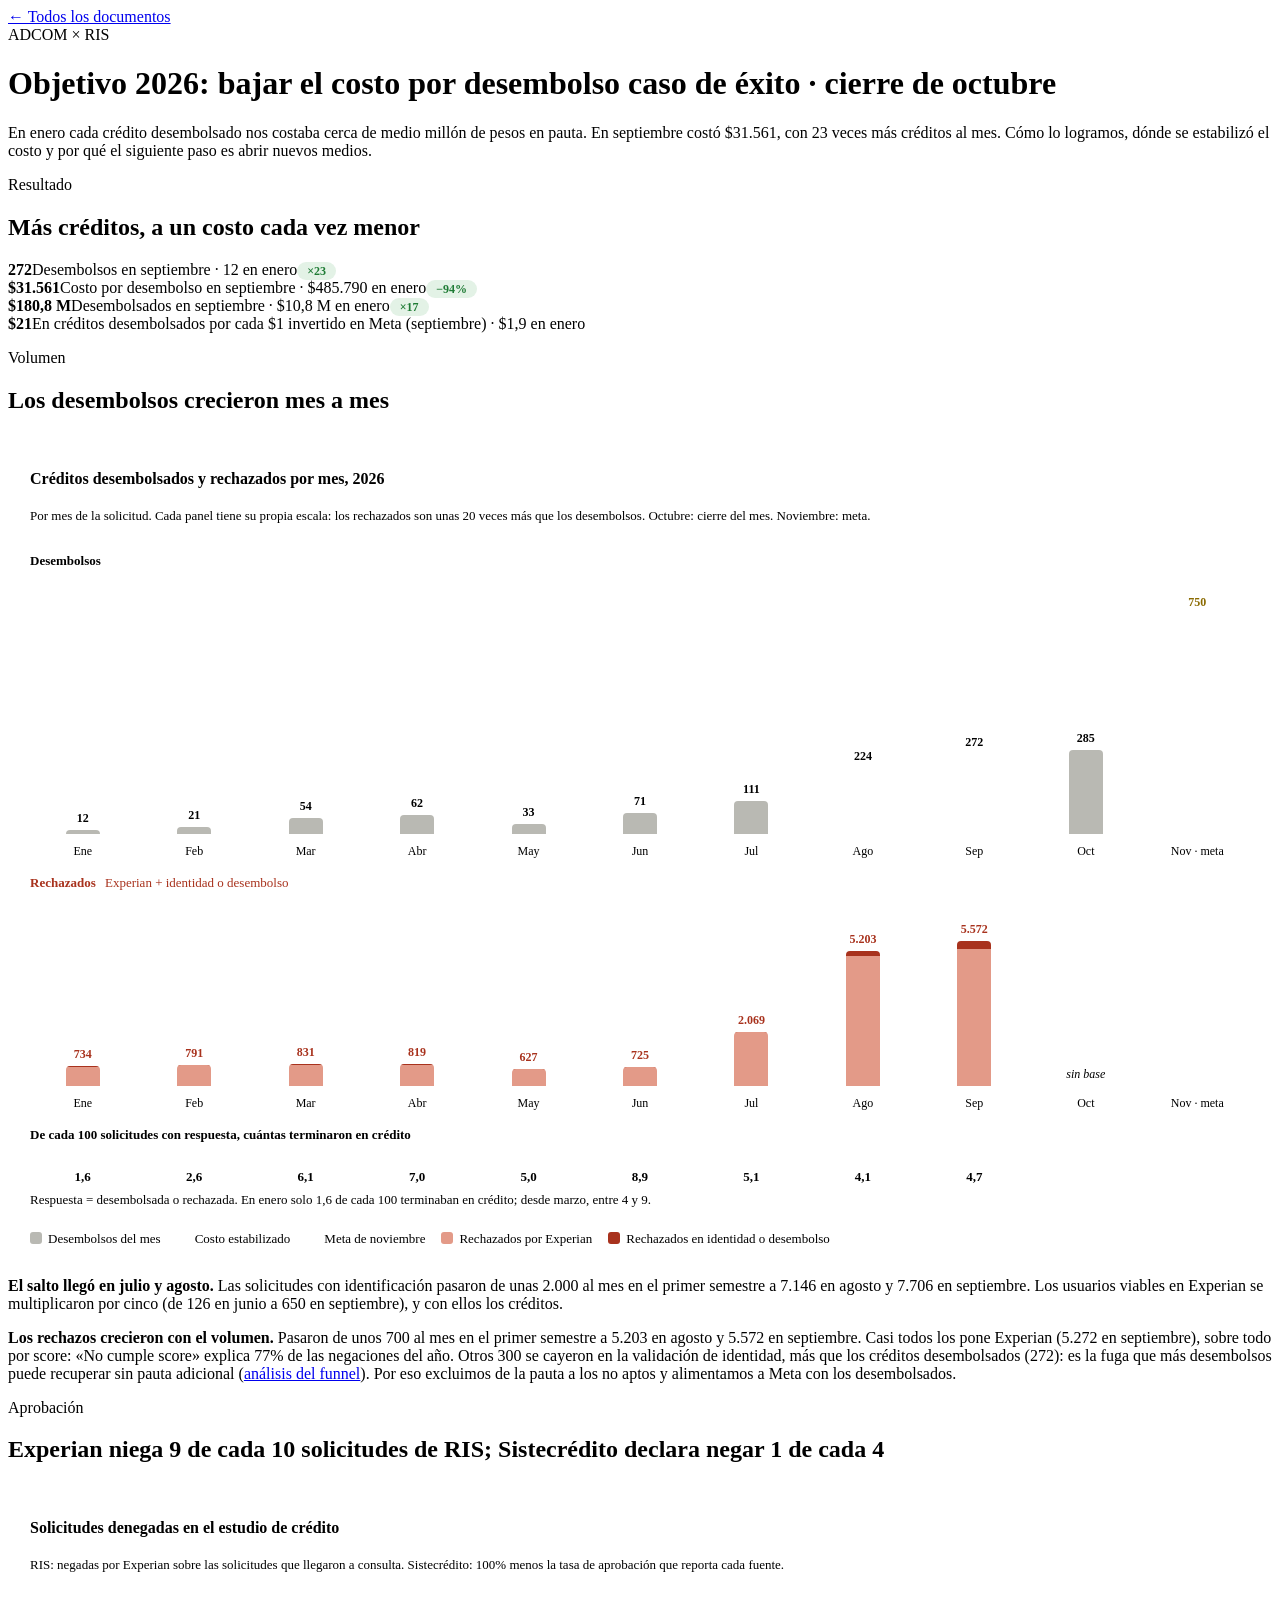
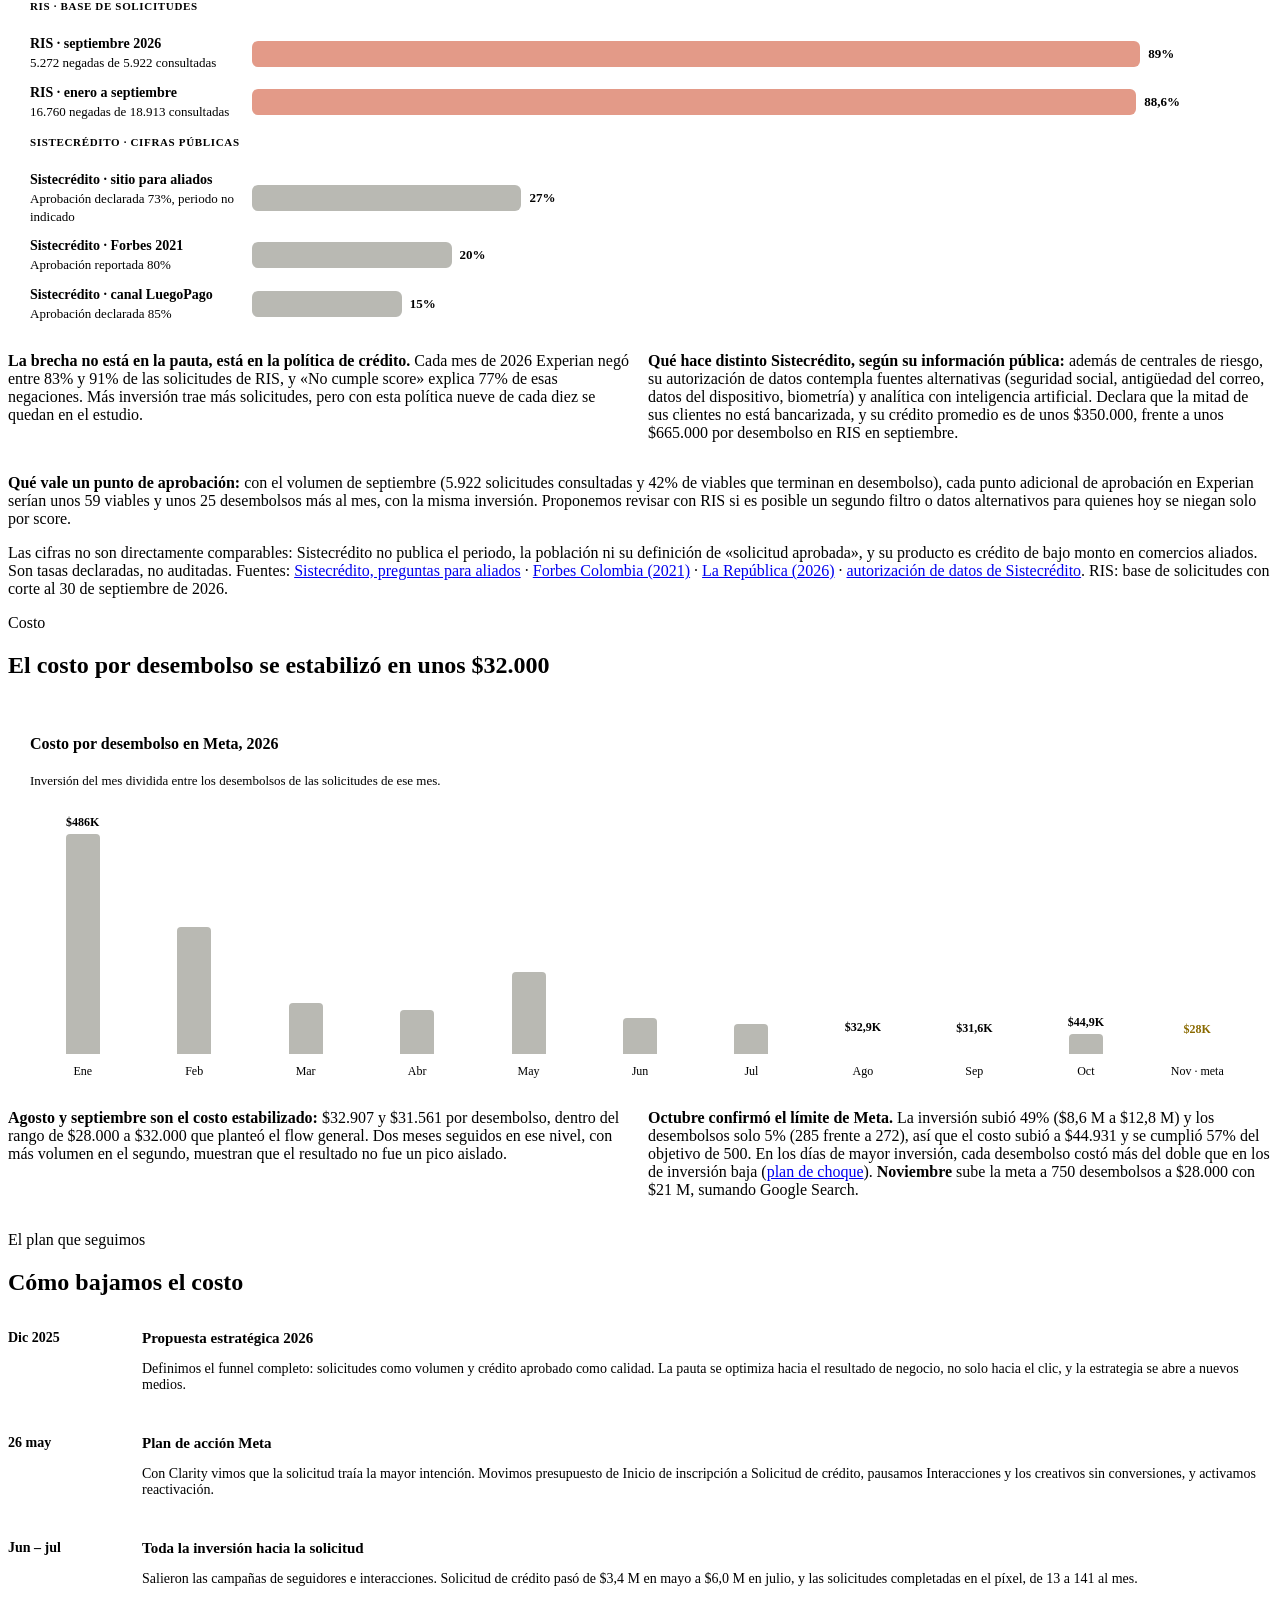
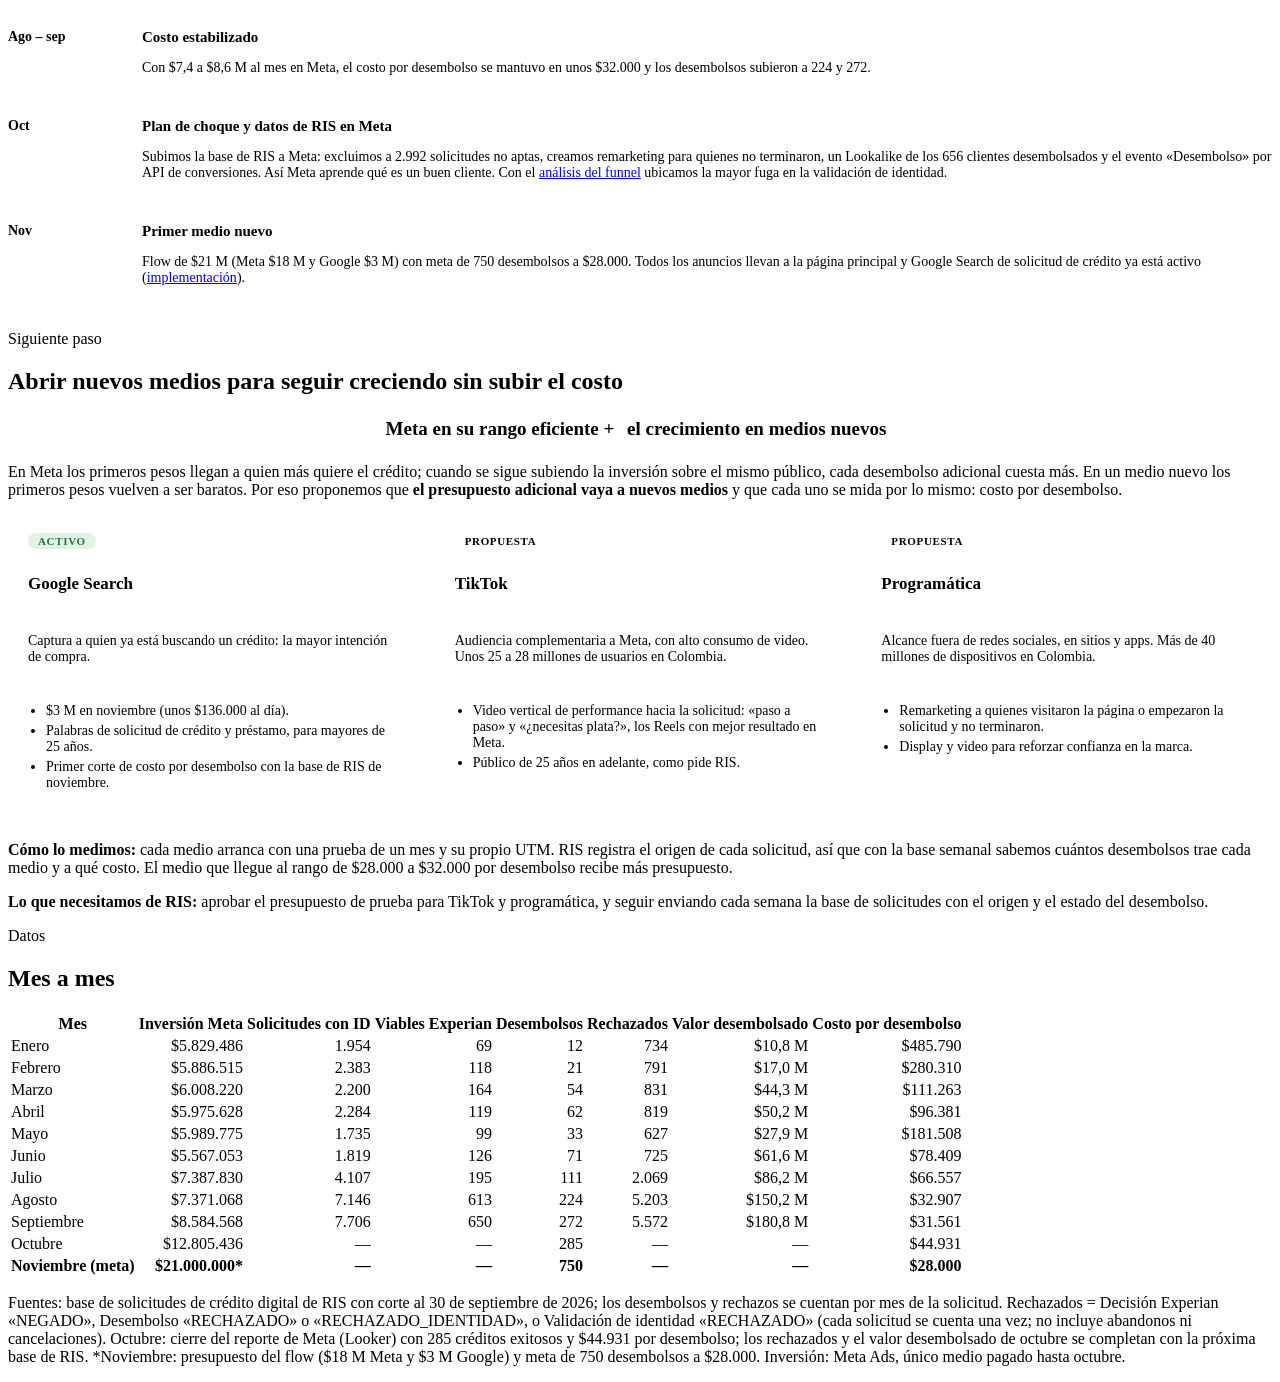
==== commit b324bf8b: "ajuste" ====
--- a/caso-exito-costo-desembolso-2026.html
+++ b/caso-exito-costo-desembolso-2026.html
@@ -41,7 +41,8 @@
   .col.rj .stk .b { width: 100%; border-radius: 0; min-height: 0; }
   .col.rj:hover .stk, .col.rj:focus .stk { filter: brightness(.9); }
   .col .v.nd { color: var(--muted); font-weight: 400; font-style: italic; }
-  .xl.ratio .rt b { display: inline-block; min-width: 34px; padding: 3px 6px; border-radius: 99px; background: #FBE4DE; color: var(--rech2); font-size: 13px; font-variant-numeric: tabular-nums; }
+  .rnote { margin-top: 0; }
+  .xl.ratio .rt b { display: inline-block; min-width: 34px; padding: 3px 6px; border-radius: 99px; background: var(--accent-soft); color: var(--ink); font-size: 13px; font-variant-numeric: tabular-nums; }
   .xl { display: grid; grid-template-columns: repeat(11, minmax(0, 1fr)); gap: 6px; font-size: 12px; color: var(--muted); text-align: center; }
   .legend { display: flex; flex-wrap: wrap; gap: 16px; font-size: 13px; color: var(--muted); }
   .legend i { display: inline-block; width: 12px; height: 12px; border-radius: 3px; margin-right: 6px; vertical-align: -1px; }
@@ -117,7 +118,7 @@
     <p class="eyebrow">Volumen</p>
     <h2>Los desembolsos crecieron mes a mes</h2>
   </div>
-  <div class="chart" role="img" aria-label="Dos paneles por mes, 2026. Desembolsos: enero 12, febrero 21, marzo 54, abril 62, mayo 33, junio 71, julio 111, agosto 224, septiembre 272, octubre 285, meta de noviembre 750. Rechazados: enero 734, febrero 791, marzo 831, abril 819, mayo 627, junio 725, julio 2.069, agosto 5.203, septiembre 5.572. Rechazados por cada desembolso: enero 61, febrero 38, marzo 15, abril 13, mayo 19, junio 10, julio 19, agosto 23, septiembre 20.">
+  <div class="chart" role="img" aria-label="Dos paneles por mes, 2026. Desembolsos: enero 12, febrero 21, marzo 54, abril 62, mayo 33, junio 71, julio 111, agosto 224, septiembre 272, octubre 285, meta de noviembre 750. Rechazados: enero 734, febrero 791, marzo 831, abril 819, mayo 627, junio 725, julio 2.069, agosto 5.203, septiembre 5.572. De cada 100 solicitudes con respuesta terminaron en crédito: enero 1,6, febrero 2,6, marzo 6,1, abril 7,0, mayo 5,0, junio 8,9, julio 5,1, agosto 4,1, septiembre 4,7.">
     <h3>Créditos desembolsados y rechazados por mes, 2026</h3>
     <p class="sub">Por mes de la solicitud. Cada panel tiene su propia escala: los rechazados son unas 20 veces más que los desembolsos. Octubre: cierre del mes. Noviembre: meta.</p>
     <p class="plabel">Desembolsos</p>
@@ -150,8 +151,9 @@
       <div class="col rj"><span class="v nd" style="bottom:4px"></span></div>
     </div>
     <div class="xl"><span>Ene</span><span>Feb</span><span>Mar</span><span>Abr</span><span>May</span><span>Jun</span><span>Jul</span><span>Ago</span><span>Sep</span><span>Oct</span><span>Nov · meta</span></div>
-    <p class="plabel">Rechazados por cada desembolso <span>menos es mejor</span></p>
-    <div class="xl ratio"><span class="rt"><b>61</b></span><span class="rt"><b>38</b></span><span class="rt"><b>15</b></span><span class="rt"><b>13</b></span><span class="rt"><b>19</b></span><span class="rt"><b>10</b></span><span class="rt"><b>19</b></span><span class="rt"><b>23</b></span><span class="rt"><b>20</b></span><span class="rt"><b>—</b></span><span class="rt"><b>—</b></span></div>
+    <p class="plabel">De cada 100 solicitudes con respuesta, cuántas terminaron en crédito</p>
+    <div class="xl ratio"><span class="rt"><b>1,6</b></span><span class="rt"><b>2,6</b></span><span class="rt"><b>6,1</b></span><span class="rt"><b>7,0</b></span><span class="rt"><b>5,0</b></span><span class="rt"><b>8,9</b></span><span class="rt"><b>5,1</b></span><span class="rt"><b>4,1</b></span><span class="rt"><b>4,7</b></span><span class="rt"></span><span class="rt"></span></div>
+    <p class="sub rnote">Respuesta = desembolsada o rechazada. En enero solo 1,6 de cada 100 terminaban en crédito; desde marzo, entre 4 y 9.</p>
     <div class="legend"><span><i style="background:#B9B9B3"></i>Desembolsos del mes</span><span><i style="background:var(--ink)"></i>Costo estabilizado</span><span><i style="background:var(--accent-soft);outline:1.5px dashed var(--accent)"></i>Meta de noviembre</span><span><i style="background:var(--rech)"></i>Rechazados por Experian</span><span><i style="background:var(--rech2)"></i>Rechazados en identidad o desembolso</span></div>
   </div>
   <div class="panel">
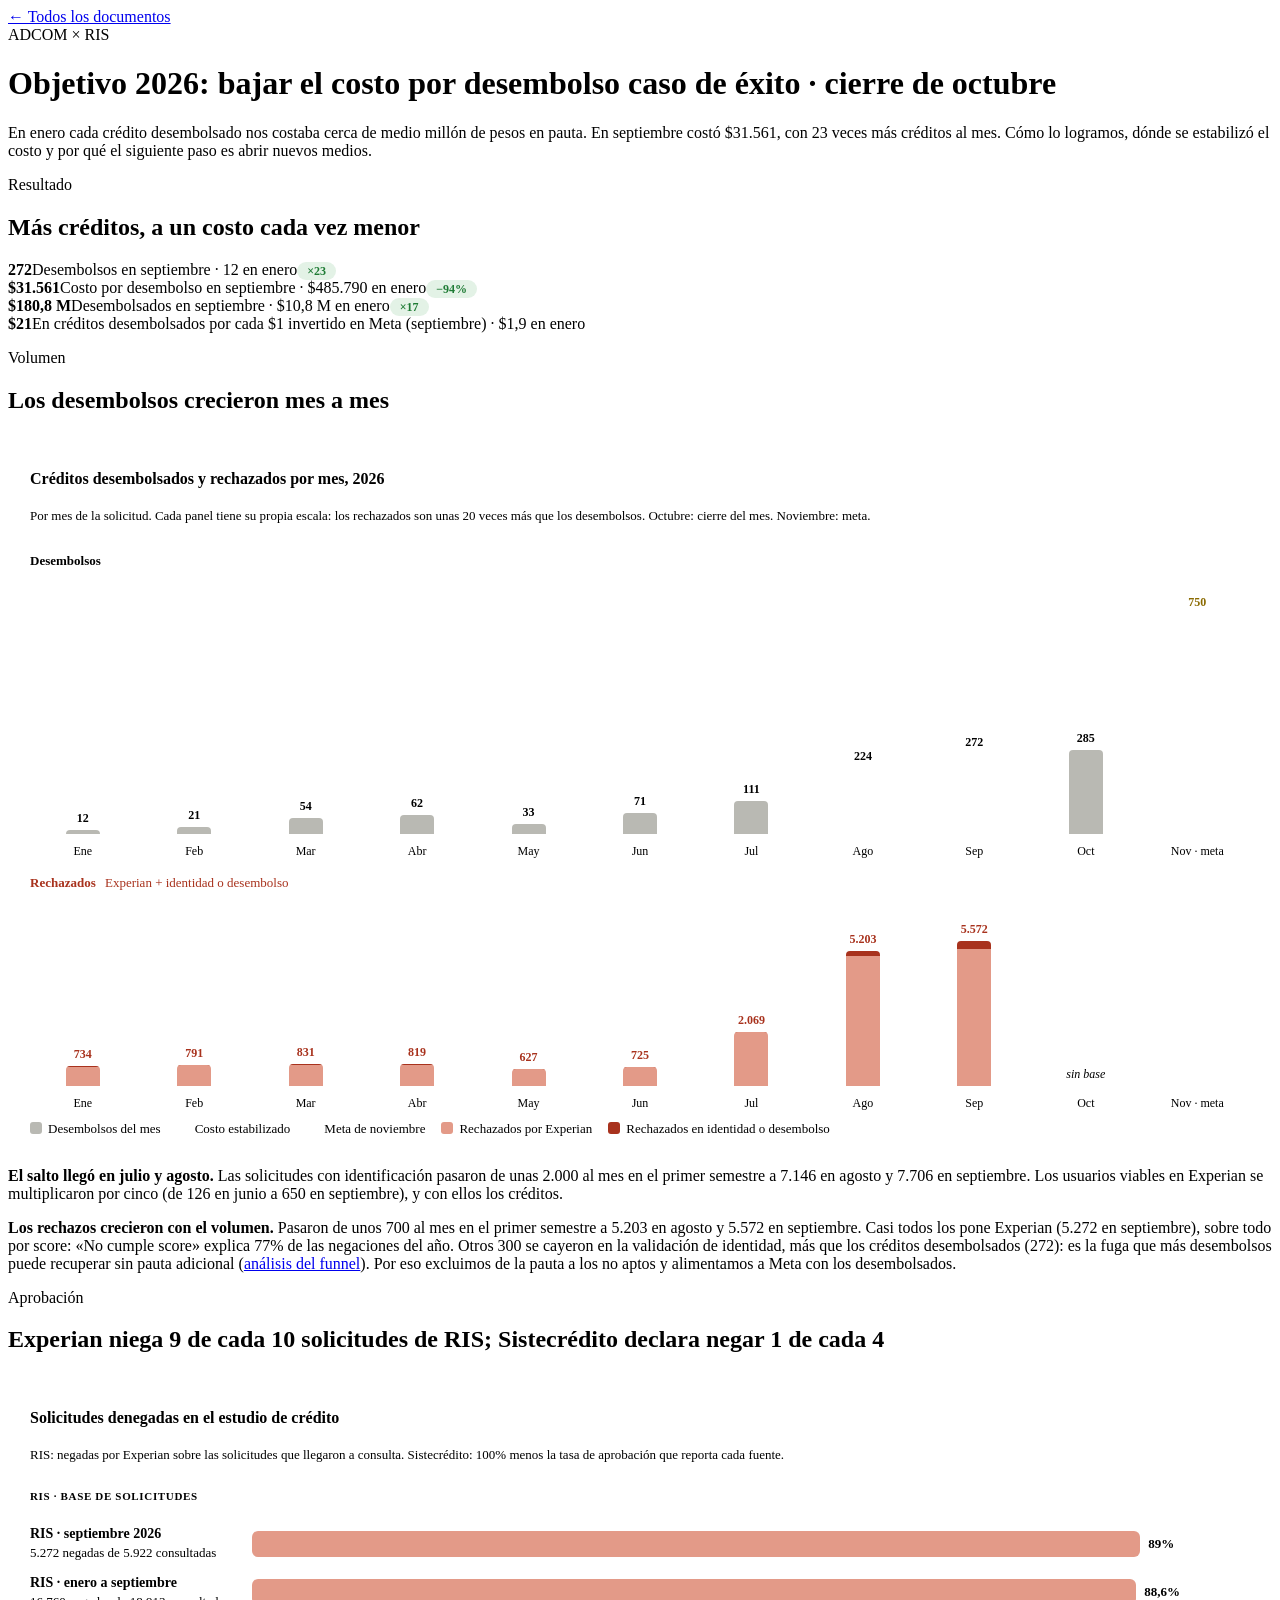
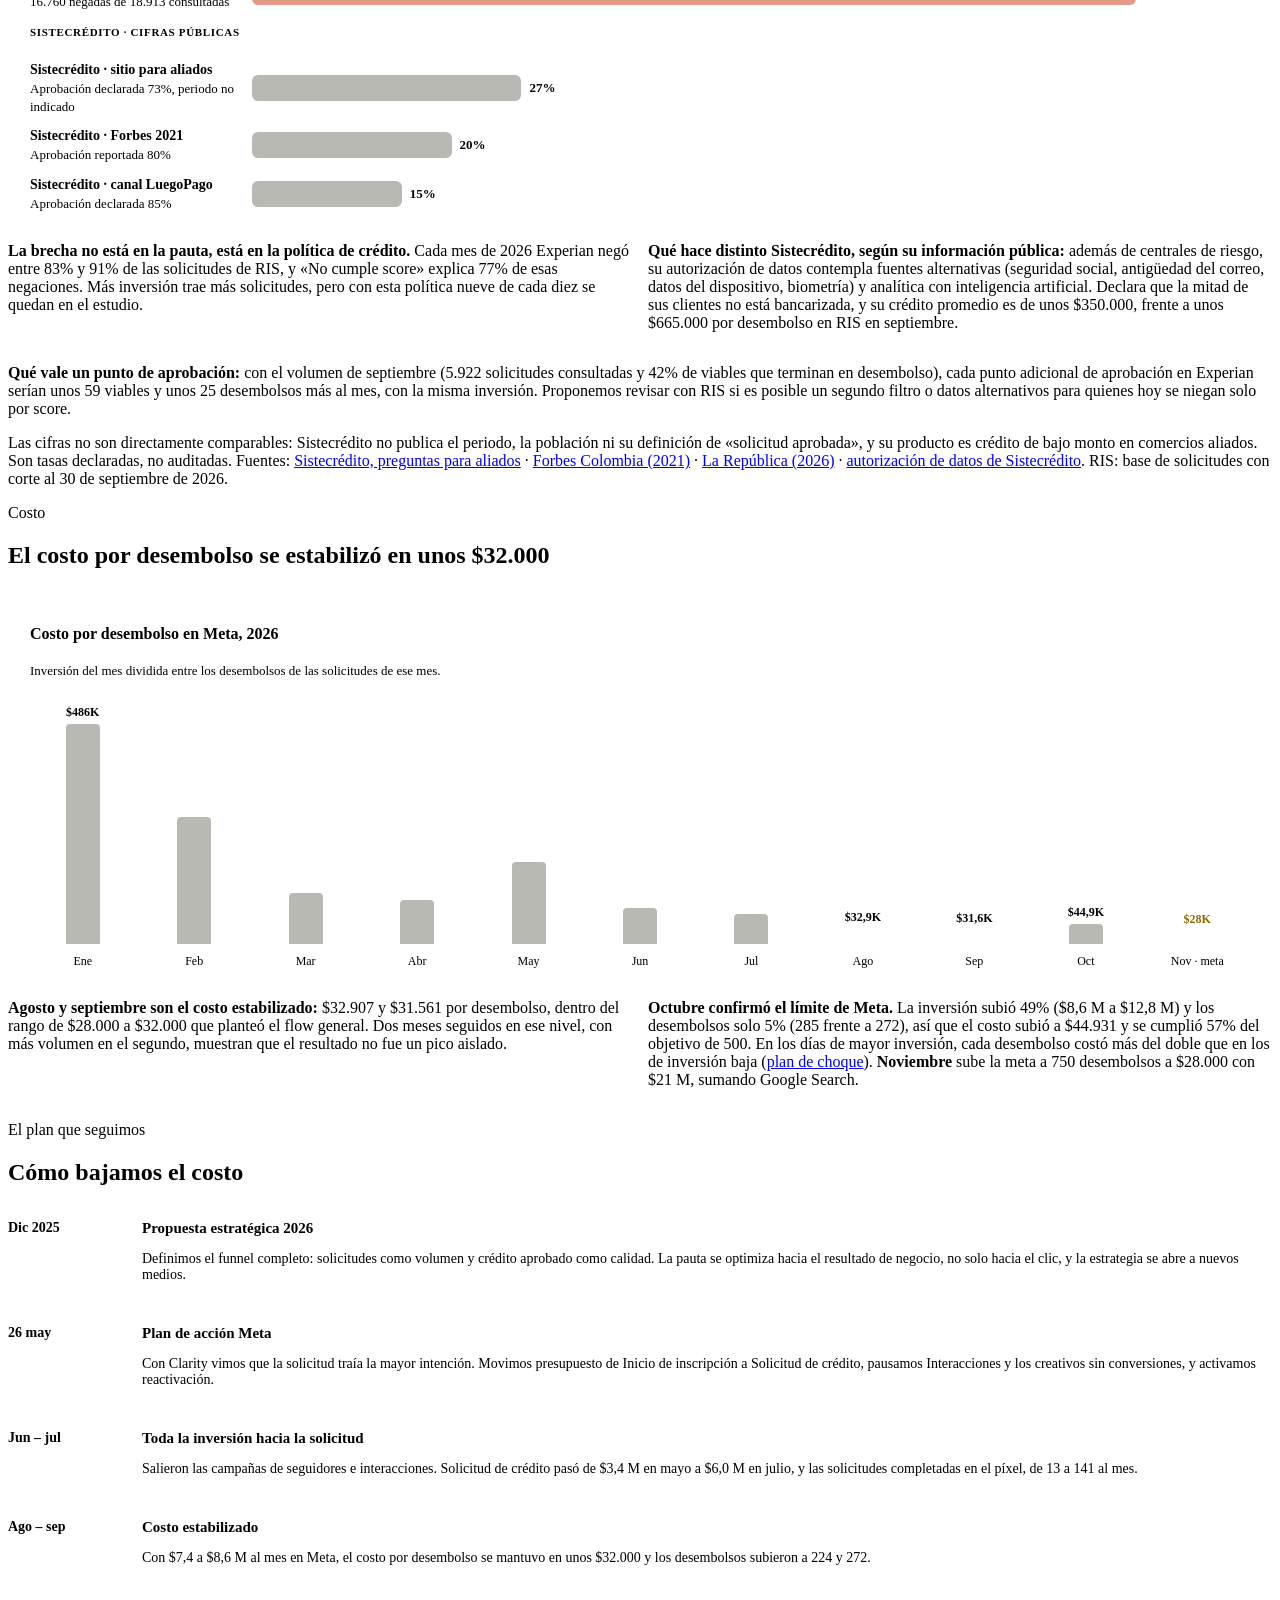
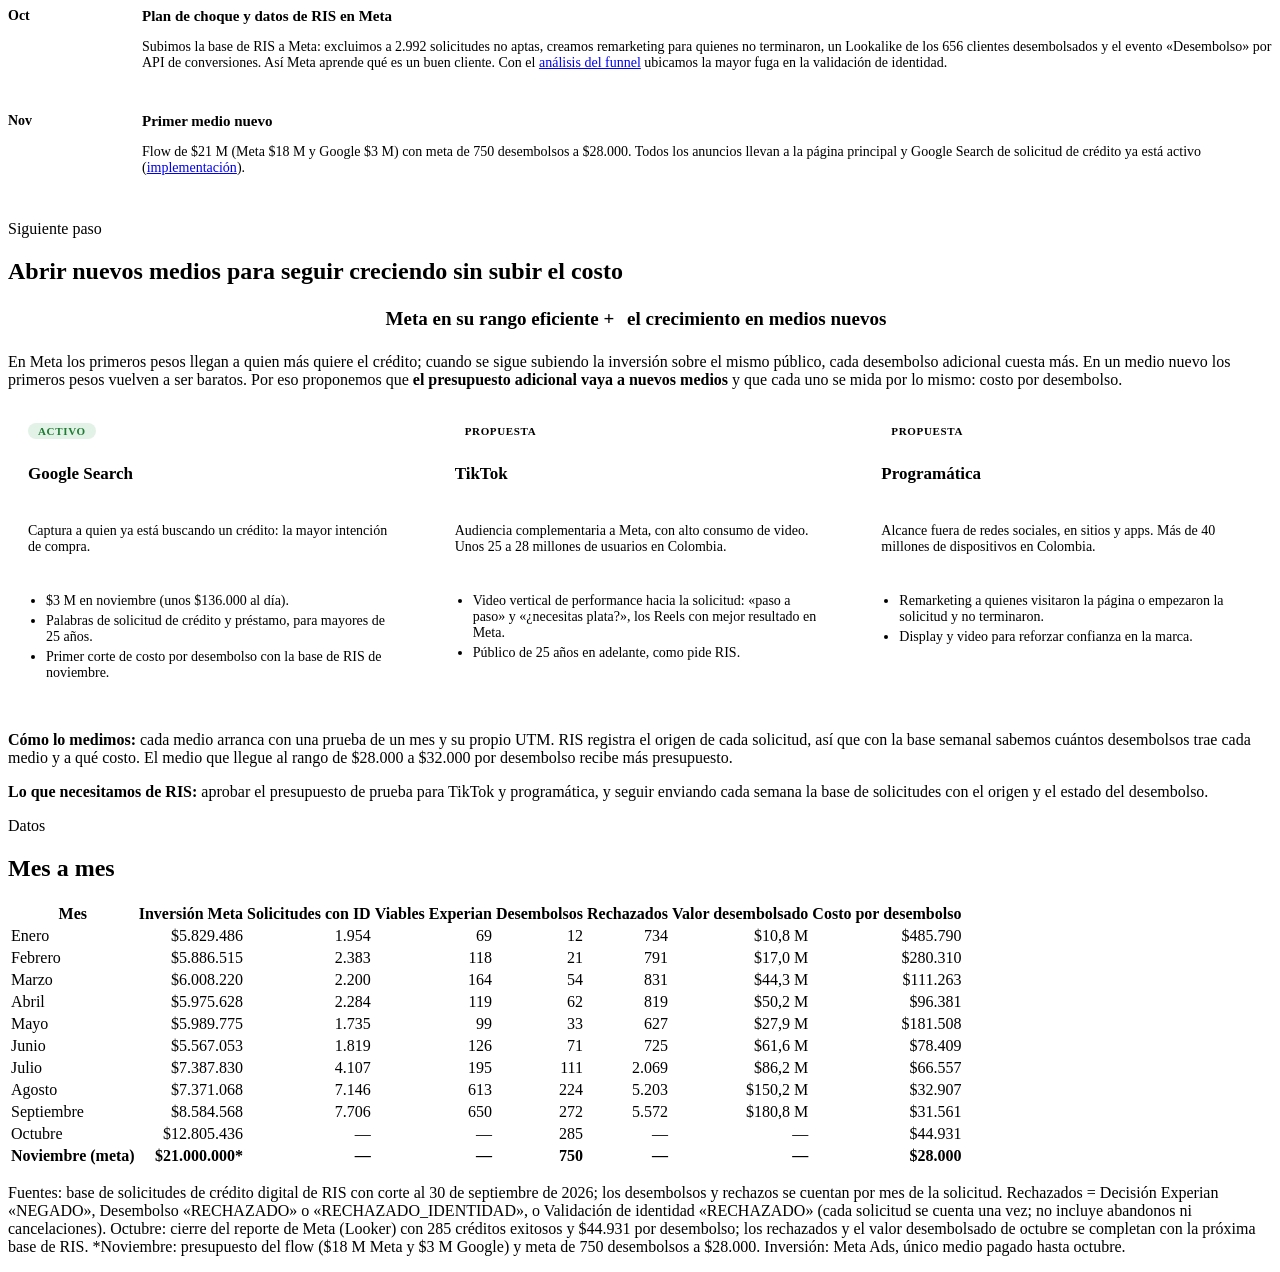
==== commit eff5d5a0: "ajustes" ====
--- a/caso-exito-costo-desembolso-2026.html
+++ b/caso-exito-costo-desembolso-2026.html
@@ -118,7 +118,7 @@
     <p class="eyebrow">Volumen</p>
     <h2>Los desembolsos crecieron mes a mes</h2>
   </div>
-  <div class="chart" role="img" aria-label="Dos paneles por mes, 2026. Desembolsos: enero 12, febrero 21, marzo 54, abril 62, mayo 33, junio 71, julio 111, agosto 224, septiembre 272, octubre 285, meta de noviembre 750. Rechazados: enero 734, febrero 791, marzo 831, abril 819, mayo 627, junio 725, julio 2.069, agosto 5.203, septiembre 5.572. De cada 100 solicitudes con respuesta terminaron en crédito: enero 1,6, febrero 2,6, marzo 6,1, abril 7,0, mayo 5,0, junio 8,9, julio 5,1, agosto 4,1, septiembre 4,7.">
+  <div class="chart" role="img" aria-label="Dos paneles por mes, 2026. Desembolsos: enero 12, febrero 21, marzo 54, abril 62, mayo 33, junio 71, julio 111, agosto 224, septiembre 272, octubre 285, meta de noviembre 750. Rechazados: enero 734, febrero 791, marzo 831, abril 819, mayo 627, junio 725, julio 2.069, agosto 5.203, septiembre 5.572.">
     <h3>Créditos desembolsados y rechazados por mes, 2026</h3>
     <p class="sub">Por mes de la solicitud. Cada panel tiene su propia escala: los rechazados son unas 20 veces más que los desembolsos. Octubre: cierre del mes. Noviembre: meta.</p>
     <p class="plabel">Desembolsos</p>
@@ -151,9 +151,6 @@
       <div class="col rj"><span class="v nd" style="bottom:4px"></span></div>
     </div>
     <div class="xl"><span>Ene</span><span>Feb</span><span>Mar</span><span>Abr</span><span>May</span><span>Jun</span><span>Jul</span><span>Ago</span><span>Sep</span><span>Oct</span><span>Nov · meta</span></div>
-    <p class="plabel">De cada 100 solicitudes con respuesta, cuántas terminaron en crédito</p>
-    <div class="xl ratio"><span class="rt"><b>1,6</b></span><span class="rt"><b>2,6</b></span><span class="rt"><b>6,1</b></span><span class="rt"><b>7,0</b></span><span class="rt"><b>5,0</b></span><span class="rt"><b>8,9</b></span><span class="rt"><b>5,1</b></span><span class="rt"><b>4,1</b></span><span class="rt"><b>4,7</b></span><span class="rt"></span><span class="rt"></span></div>
-    <p class="sub rnote">Respuesta = desembolsada o rechazada. En enero solo 1,6 de cada 100 terminaban en crédito; desde marzo, entre 4 y 9.</p>
     <div class="legend"><span><i style="background:#B9B9B3"></i>Desembolsos del mes</span><span><i style="background:var(--ink)"></i>Costo estabilizado</span><span><i style="background:var(--accent-soft);outline:1.5px dashed var(--accent)"></i>Meta de noviembre</span><span><i style="background:var(--rech)"></i>Rechazados por Experian</span><span><i style="background:var(--rech2)"></i>Rechazados en identidad o desembolso</span></div>
   </div>
   <div class="panel">
